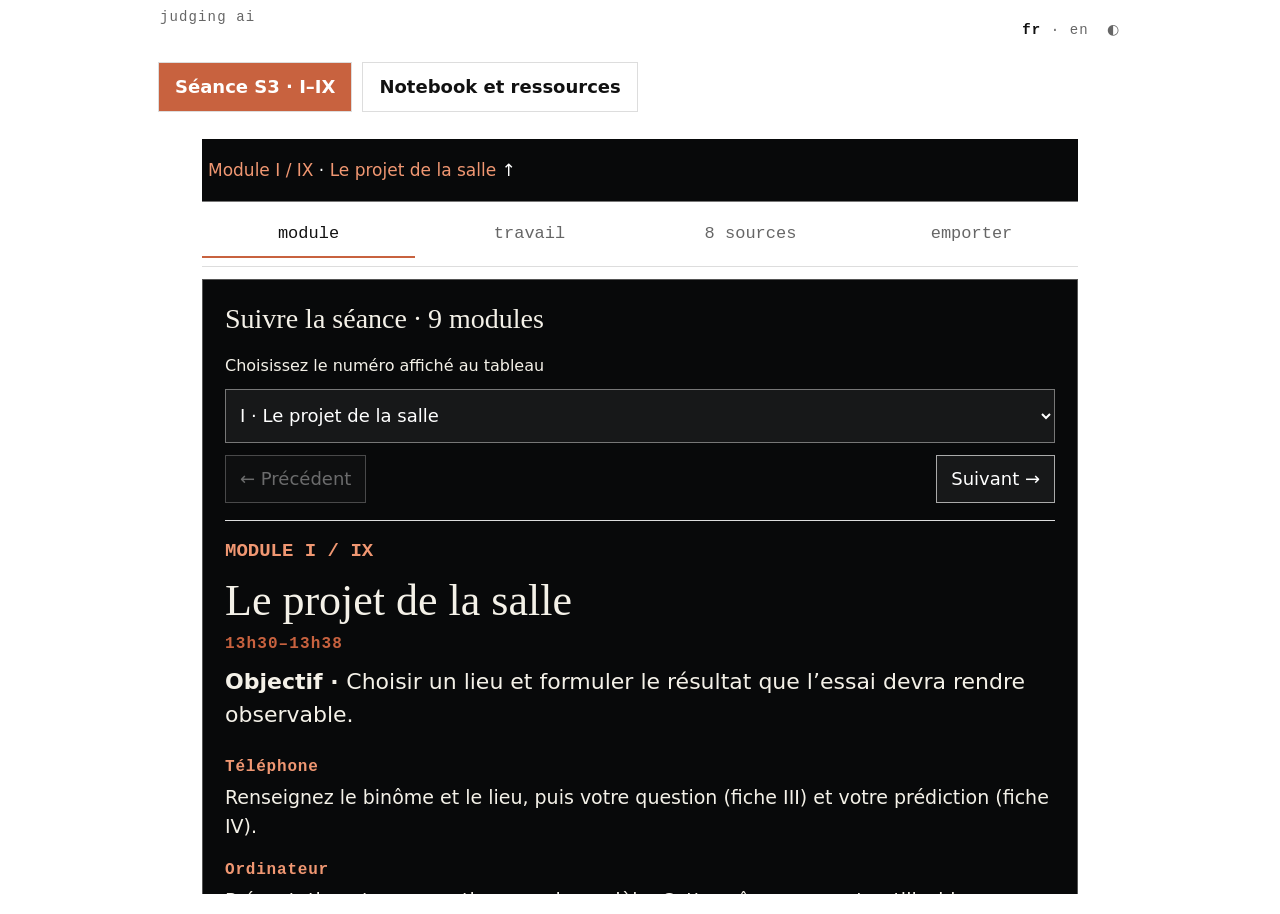
==== atelier/index.html @ 03ef0acb "Pin Colab and Binder launchers to verified repaired notebook" ====
<!doctype html>
<html lang="fr">
<head>
<meta charset="utf-8">
<meta name="viewport" content="width=device-width,initial-scale=1,viewport-fit=cover">
<meta name="apple-mobile-web-app-capable" content="yes">
<meta name="mobile-web-app-capable" content="yes">
<meta name="apple-mobile-web-app-title" content="Judging AI">
<link rel="manifest" href="../manifest.webmanifest">
<link rel="apple-touch-icon" href="../icon-180.png">
<link rel="icon" href="../icon-192.png">
<title>Judging AI · Atelier S3</title>
<style>
/* Judging AI · identité commune : les composants du mur, en sombre et en clair. */

:root{
  --fond:#ffffff; --encre:#111111; --encre2:#333333; --sourd:#666666; --trait:#dddddd;
  --orange:#c8623f; --sur-orange:#ffffff; --boite:#f4f3f0;
  --serif:Georgia,'Times New Roman',serif;
  --mono:'SF Mono',Menlo,ui-monospace,Consolas,monospace;
  --sans:-apple-system,system-ui,'Segoe UI',sans-serif;
  color-scheme:light;
}
@media (prefers-color-scheme:dark){
  :root:not([data-theme="light"]){--fond:#08090b;--encre:#e8e6e1;--encre2:#cfcac2;--sourd:#8b8f98;--trait:#23272e;--orange:#d97757;--sur-orange:#1a1409;--boite:#101216;color-scheme:dark}
}
:root[data-theme="dark"]{--fond:#08090b;--encre:#e8e6e1;--encre2:#cfcac2;--sourd:#8b8f98;--trait:#23272e;--orange:#d97757;--sur-orange:#1a1409;--boite:#101216;color-scheme:dark}

*{box-sizing:border-box}
html,body{margin:0;background:var(--fond);color:var(--encre);font:400 17px/1.5 var(--sans)}

/* l'en-tête d'une page : étiquette mono à gauche, boîte O·R·I·X à droite, filet orange */
.top{position:relative;height:2px;background:var(--orange);margin-top:2.6em}
.top .k{position:absolute;left:0;top:-2.0em;color:var(--sourd);font:500 15px/1 var(--mono);letter-spacing:.08em;padding:.5em 0}
.top .tag{position:absolute;right:0;top:-2.05em;background:var(--orange);color:var(--sur-orange);font:700 14px/1 var(--serif);letter-spacing:.28em;padding:.55em .8em .55em 1em;white-space:nowrap}

/* les voix */
.big{font:400 clamp(30px,8vw,56px)/1.15 var(--serif);margin:0}
.med{font:400 clamp(22px,5.4vw,34px)/1.3 var(--serif);margin:0}
.l{font:400 clamp(17px,4.2vw,22px)/1.45 var(--sans);margin:0;color:var(--encre)}
.q{font:italic 400 clamp(20px,5vw,30px)/1.3 var(--serif);margin:0}
.s{font:400 14px/1.4 var(--sans);color:var(--sourd);margin:0}
.m{font:400 14px/1.5 var(--mono);margin:0;padding:.35em .7em;border-left:2px solid var(--orange);background:var(--boite);white-space:pre-wrap;word-break:break-word}

/* une ligne : la lettre en mono orange, le texte */
.ln{display:grid;grid-template-columns:1.6em 1fr;gap:.7em;margin:0 0 .6em;word-break:break-word}
.ln .meta{color:var(--orange);font:500 14px/1.9 var(--mono)}
.ln .txt{font:400 clamp(17px,4.2vw,22px)/1.45 var(--sans)}
.ln .txt b{font-weight:700}

/* la lettre dans le texte */
.chip{display:inline-block;min-width:1.55em;text-align:center;font:600 .95em/1.5 var(--serif);border:2px solid var(--encre);border-radius:6px;padding:0 .3em;vertical-align:baseline}
.chip.x{border-color:var(--orange);color:var(--orange)}

hr.r{border:0;border-top:1px solid var(--trait);margin:.6em 0;width:100%}
.draw{width:min(46vw,220px);height:auto}
.help{color:var(--sourd);font:400 12px/1.5 var(--mono);opacity:.7}

.hd{max-width:1000px;margin:0 auto;padding:10px max(18px,env(safe-area-inset-right,0px)) 0 max(18px,env(safe-area-inset-left,0px));display:flex;gap:14px;align-items:center;font:500 14px/1 var(--mono);letter-spacing:.08em;color:var(--sourd)}
.hd .sp{flex:1}
.hd .lg b{color:var(--encre);font-weight:600}
.hd button,.hd a{background:none;border:0;color:var(--sourd);font:inherit;letter-spacing:inherit;min-height:40px;padding:0 2px;text-decoration:none}
main{max-width:1000px;margin:0 auto;padding:0 max(18px,env(safe-area-inset-right,0px)) 70px max(18px,env(safe-area-inset-left,0px));display:flex;flex-direction:column;gap:.9em}
.sec{display:flex;flex-direction:column;gap:.8em;padding-top:1.6em}
.intro{font:400 clamp(17px,4.2vw,20px)/1.5 var(--sans);color:var(--encre2);margin:0;max-width:74ch}
.mast{font:400 clamp(30px,8vw,54px)/1.1 var(--serif);margin:0;max-width:17ch}
.mastsub{font:500 13px/1.5 var(--mono);color:var(--sourd);margin:0;letter-spacing:.04em}
.act{display:inline-block;background:var(--orange);color:var(--sur-orange);text-decoration:none;font:700 16px/52px var(--serif);letter-spacing:.14em;padding:0 1.3em;align-self:flex-start;min-height:52px}
.act.open{background:var(--encre);color:var(--fond)}
.lnk{align-self:flex-start;color:var(--encre);font:500 17px/1.5 var(--sans);text-decoration:underline;text-decoration-color:var(--orange);text-decoration-thickness:2px;text-underline-offset:5px;padding:.4em 0}
.actions{display:flex;flex-wrap:wrap;align-items:center;gap:10px 20px}
.facts{display:grid;grid-template-columns:repeat(3,minmax(0,1fr));border-top:1px solid var(--trait);border-bottom:1px solid var(--trait)}
.facts div{padding:.8em .8em .8em 0}
.facts b{display:block;font:400 clamp(25px,6vw,36px)/1 var(--serif)}
.facts span{display:block;margin-top:.35em;font:500 11px/1.35 var(--mono);letter-spacing:.05em;color:var(--sourd)}
.preview{width:100%;height:min(72vh,860px);min-height:520px;border:0;border-top:2px solid var(--orange);background:#fff}
.notice{border-left:2px solid var(--orange);background:var(--boite);padding:.8em 1em;margin:0;font:400 14px/1.5 var(--sans);color:var(--encre2)}
@media(max-width:600px){.facts{grid-template-columns:1fr}.facts div{border-bottom:1px solid var(--trait)}.facts div:last-child{border-bottom:0}.preview{height:68vh;min-height:480px}}
[hidden]{display:none!important}.session-nav{display:flex;gap:10px;flex-wrap:wrap;padding:12px 0}.session-nav button{font:600 18px/1.3 var(--sans);min-height:50px;padding:10px 16px;background:var(--fond);color:var(--encre);border:1px solid var(--trait);cursor:pointer}.session-nav button[aria-pressed=true]{background:var(--orange);color:var(--sur-orange)}.session-frame{width:100%;height:calc(100dvh - 145px);min-height:420px;border:0;background:#08090a}#resource-select{width:100%;min-height:52px;font:500 19px/1.4 var(--sans);background:var(--fond);color:var(--encre);padding:10px;margin:10px 0}main:has(.session-frame){padding-bottom:12px}
</style>
</head>
<body>
<div class="hd"><a href="../">judging ai</a><span class="sp"></span><button id="lang" class="lg"><b>fr</b> · en</button><button id="theme">◐</button></div>
<main id="app"></main>
<script>
(function(){
"use strict";
var COLAB="https://colab.research.google.com/github/fsckjournal/judging-ai/blob/bc39875084c2f5fd8d891cdfc582a7f7940f3268/atelier/ESAR_Un_lieu_une_Skill_un_hook.ipynb";
var BINDER="https://mybinder.org/v2/gh/fsckjournal/judging-ai/bc39875084c2f5fd8d891cdfc582a7f7940f3268?urlpath=lab/tree/atelier/ESAR_Un_lieu_une_Skill_un_hook.ipynb";
var NOTEBOOK="ESAR_Un_lieu_une_Skill_un_hook.ipynb";
var T={
 fr:{label:"ESAR · S3 · atelier",title:"Un lieu. Une Skill. Un hook.",intro:"Construisez à deux une Skill et un hook, éprouvez-les sur six cas, puis emportez votre dossier.",run:"ouvrir l’atelier",runText:"Choisissez Colab avec un compte Google, ou Binder sans compte. Les deux ouvrent le même notebook avec Python 3 / CPU. Le parcours central ne demande ni clé API, ni GPU, ni modèle payant.",noAccount:"Sans compte Google : choisissez Binder, l’environnement Jupyter open source. La session est temporaire et utilise un service public : ne déposez rien de sensible et téléchargez vos deux ZIP avant de fermer. Le premier démarrage peut prendre quelques minutes.",previewLink:"si le service tarde : aller à l’aperçu",colab:"COLAB · COMPTE GOOGLE",binder:"BINDER · SANS COMPTE",download:"télécharger le notebook (.ipynb)",read:"lire l’aperçu",readText:"Aperçu enregistré : les cellules ont été exécutées localement sur des exemples fictifs. Cette page n’exécute rien.",full:"ouvrir l’aperçu dans une page",evidence:"ce qui a été éprouvé",cells:"cellules Python",cases:"cas de classe",minutes:"minutes de manipulation",limit:"Révision publiée : même notebook que le fichier étudiant réparé. Les 15 cellules, les imports et les exports ont été vérifiés dans un kernel Jupyter local isolé. L’exécution de cette révision dans Colab ou Binder hébergé reste à vérifier ; les anciens essais ne la valident pas.",take:"emporter un exemple",takeText:"Ce ZIP montre la forme d’un toolkit exporté. C’est un exemple explicite, pas un travail étudiant terminé.",zip:"télécharger l’exemple de toolkit (.zip)",validation:"voir le reçu de vérification",back:"← la page du cours",frame:"Aperçu enregistré de l’atelier S3"},
 en:{label:"ESAR · S3 · workshop",title:"One place. One Skill. One hook.",intro:"In pairs, build a Skill and a hook, test them against six cases, then take your work with you.",run:"open the workshop",runText:"Choose Colab with a Google account, or Binder without an account. Both open the same notebook with Python 3 / CPU. The core path needs no API key, GPU, or paid model.",noAccount:"Without a Google account: choose Binder, the open-source Jupyter environment. The session is temporary and uses a public service: do not upload sensitive material, and download both ZIP files before closing it. The first launch may take a few minutes.",previewLink:"if the service is slow: go to the preview",colab:"COLAB · GOOGLE ACCOUNT",binder:"BINDER · NO ACCOUNT",download:"download the notebook (.ipynb)",read:"read the preview",readText:"Recorded preview: the cells were run locally on fictional examples. This page does not execute anything. The notebook and preview remain in French.",full:"open the preview as a page",evidence:"what was exercised",cells:"Python cells",cases:"classroom cases",minutes:"minutes of hands-on work",limit:"Published revision: the same repaired notebook as the student file. All 15 cells, imports and exports were checked in an isolated local Jupyter kernel. Execution of this revision on hosted Colab or Binder remains unverified; earlier runs do not validate it.",take:"take an example",takeText:"This ZIP shows the shape of an exported toolkit. It is explicitly an example, not finished student work.",zip:"download the example toolkit (.zip)",validation:"view the verification receipt",back:"← course page",frame:"Recorded preview of the S3 workshop"}
};
var lang="fr";try{lang=localStorage.getItem("judging-ai-journal-lang")==="en"?"en":"fr";}catch(e){}
var theme="";try{theme=localStorage.getItem("judging-ai-journal-theme")||"";}catch(e){}
function applyTheme(){if(theme)document.documentElement.setAttribute("data-theme",theme);else document.documentElement.removeAttribute("data-theme");}
function h(tag,a,kids){var e=document.createElement(tag);if(a)for(var k in a){var v=a[k];if(k==="text")e.textContent=v;else if(v!=null&&v!==false)e.setAttribute(k,v);}(kids||[]).forEach(function(c){if(c!=null)e.appendChild(typeof c==="string"?document.createTextNode(c):c);});return e;}
function top(l){return h("div",{class:"top"},[h("span",{class:"k",text:l})]);}
function fact(n,label){return h("div",null,[h("b",{text:n}),h("span",{text:label})]);}
function render(){
 var t=T[lang],app=document.getElementById("app");app.innerHTML="";document.documentElement.lang=lang;
 var lb=document.getElementById("lang");lb.innerHTML=lang==="fr"?"<b>fr</b> · en":"fr · <b>en</b>";lb.setAttribute("aria-label",(lang==="fr"?"langue":"language")+" : "+lang);document.getElementById("theme").setAttribute("aria-label",lang==="fr"?"thème":"theme");
 app.appendChild(h("section",{class:"sec"},[h("p",{class:"mastsub",text:t.label}),h("h1",{class:"mast",text:t.title}),h("p",{class:"intro",text:t.intro})]));
 app.appendChild(h("section",{class:"sec"},[top(t.run),h("p",{class:"intro",text:t.runText}),h("div",{class:"actions"},[h("a",{class:"act",href:COLAB,target:"_blank",rel:"noopener",text:t.colab+" →"}),h("a",{class:"act open",href:BINDER,target:"_blank",rel:"noopener",text:t.binder+" →"}),h("a",{class:"lnk",href:NOTEBOOK,download:"",text:t.download})]),h("p",{class:"notice",text:t.noAccount}),h("a",{class:"lnk",href:"#preview",text:t.previewLink+" ↓"})]));
 app.appendChild(h("section",{class:"sec"},[top(t.evidence),h("div",{class:"facts"},[fact("15 / 15",t.cells),fact("6",t.cases),fact("45",t.minutes)]),h("p",{class:"notice",text:t.limit})]));
 var frame=h("iframe",{class:"preview",src:"apercu.html",title:t.frame,loading:"eager",referrerpolicy:"no-referrer"});
 app.appendChild(h("section",{class:"sec",id:"preview"},[top(t.read),h("p",{class:"intro",text:t.readText}),frame,h("a",{class:"lnk",href:"apercu.html",target:"_blank",rel:"noopener",text:t.full+" →"})]));
 app.appendChild(h("section",{class:"sec"},[top(t.take),h("p",{class:"intro",text:t.takeText}),h("a",{class:"lnk",href:"EXEMPLE_toolkit.zip",download:"",text:t.zip}),h("a",{class:"lnk",href:"VALIDATION.json",target:"_blank",rel:"noopener",text:t.validation+" →"}),h("a",{class:"lnk",href:"../",text:t.back})]));
 mountSession();
}

function mountSession(){
 var app=document.getElementById("app"),parts=Array.from(app.children);
 var nav=h("nav",{class:"session-nav","aria-label":"Vues de l’app"});
 var sessionButton=h("button",{type:"button",text:"Séance S3 · I–IX"});
 var resourceButton=h("button",{type:"button",text:"Notebook et ressources"});
 nav.appendChild(sessionButton);nav.appendChild(resourceButton);
 var session=h("section",{id:"session-pane"});
 var frame=h("iframe",{src:"../s3/?embedded=1",title:"Séance S3 · modules I à IX",class:"session-frame"});
 session.appendChild(frame);
 var resources=h("section",{id:"resource-pane",hidden:""});
 var select=h("select",{id:"resource-select","aria-label":"Choisir une rubrique"});
 resources.appendChild(select);
 parts.forEach(function(part,i){
   var title=part.querySelector(".k,.mast,h1"),label=title?title.textContent:"Informations";
   select.appendChild(h("option",{value:i,text:label}));
   resources.appendChild(part);part.hidden=i!==0;
 });
 select.onchange=function(){parts.forEach(function(part,i){part.hidden=i!==Number(select.value);});};
 app.appendChild(nav);app.appendChild(session);app.appendChild(resources);
 function choose(which){var on=which==="session";session.hidden=!on;resources.hidden=on;sessionButton.setAttribute("aria-pressed",String(on));resourceButton.setAttribute("aria-pressed",String(!on));window.scrollTo(0,0);}
 sessionButton.onclick=function(){choose("session");};
 resourceButton.onclick=function(){choose("resources");};
 window.onmessage=function(e){if(e.origin!==location.origin||e.source!==frame.contentWindow||!e.data||e.data.type!=="s3-notebook")return;choose("resources");select.value=String(parts.findIndex(function(p){return !!p.querySelector('a[href^="https://colab.research.google.com"]');}));select.onchange();};
 app.querySelectorAll('a[href="#preview"]').forEach(function(a){a.onclick=function(e){e.preventDefault();select.value=String(parts.findIndex(function(p){return p.id==="preview";}));select.onchange();};});
 choose(location.hash==="#notebook"?"resources":"session");
 if(location.hash==="#notebook"){select.value=String(parts.findIndex(function(p){return !!p.querySelector('a[href^="https://colab.research.google.com"]');}));select.onchange();}
}

applyTheme();render();
document.getElementById("lang").onclick=function(){lang=lang==="fr"?"en":"fr";try{localStorage.setItem("judging-ai-journal-lang",lang);}catch(e){}render();};
document.getElementById("theme").onclick=function(){var dark=theme?theme==="dark":matchMedia("(prefers-color-scheme: dark)").matches;theme=dark?"light":"dark";applyTheme();try{localStorage.setItem("judging-ai-journal-theme",theme);}catch(e){}};
if("serviceWorker" in navigator&&location.protocol.indexOf("http")===0)navigator.serviceWorker.register("../sw.js").catch(function(){});
})();
</script>
</body>
</html>
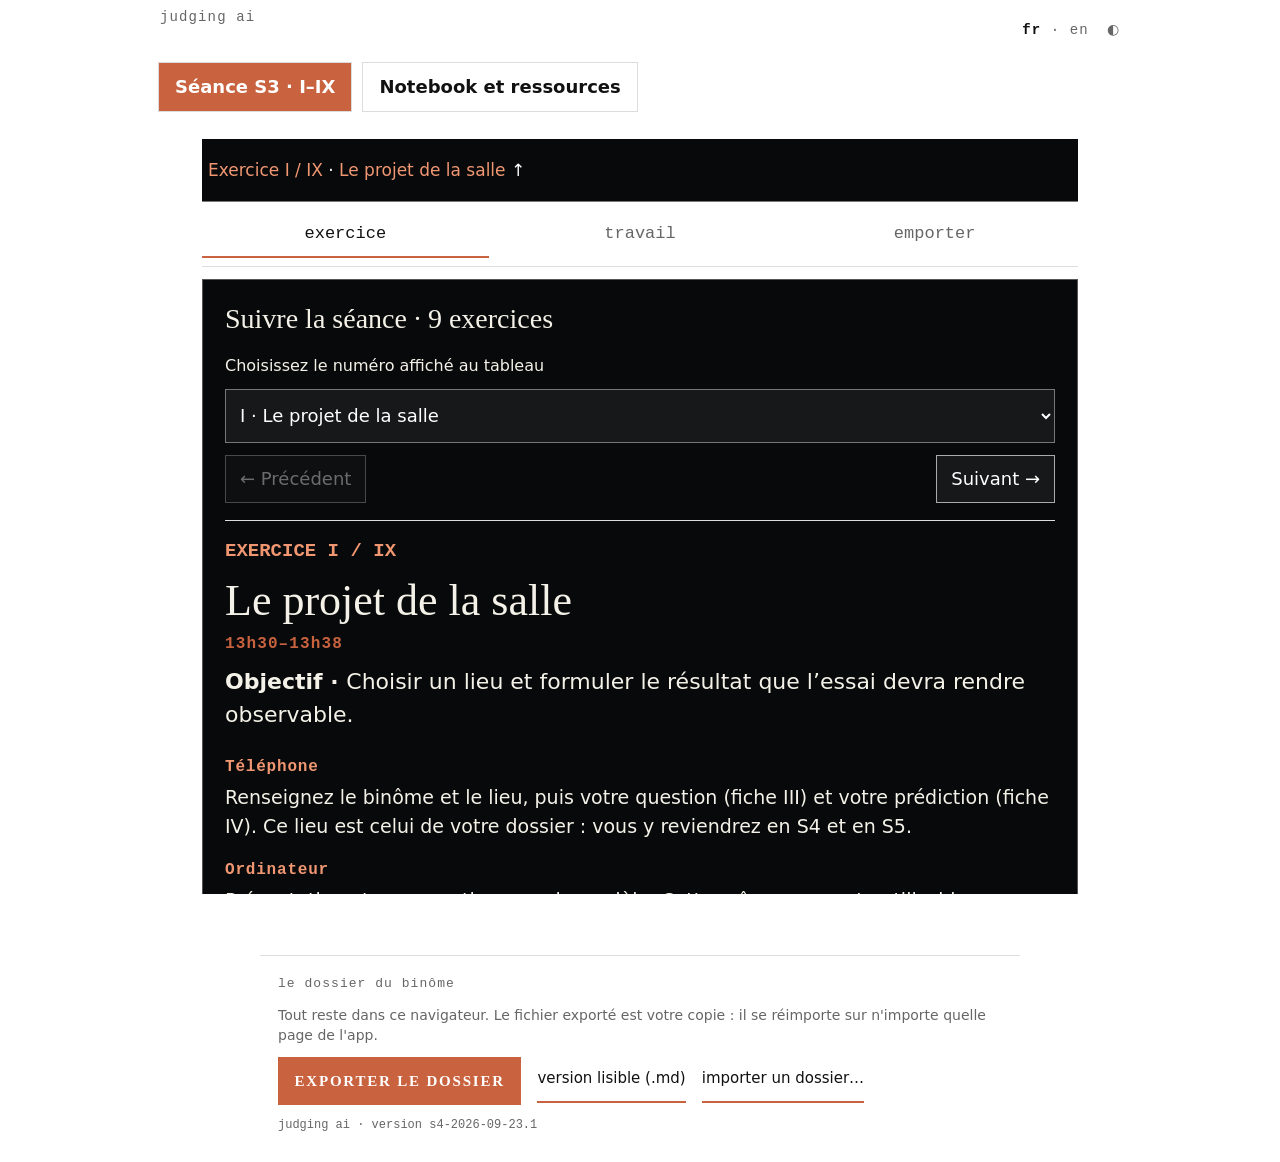
==== commit 42bb9438: "Dossier commun : export et import juger-ia-dossier/1, version en pied de page commun.js : le dossier" ====
--- a/atelier/index.html
+++ b/atelier/index.html
@@ -82,6 +82,7 @@
 <body>
 <div class="hd"><a href="../">judging ai</a><span class="sp"></span><button id="lang" class="lg"><b>fr</b> · en</button><button id="theme">◐</button></div>
 <main id="app"></main>
+<script src="../commun.js"></script>
 <script>
 (function(){
 "use strict";
@@ -143,6 +144,7 @@
 document.getElementById("theme").onclick=function(){var dark=theme?theme==="dark":matchMedia("(prefers-color-scheme: dark)").matches;theme=dark?"light":"dark";applyTheme();try{localStorage.setItem("judging-ai-journal-theme",theme);}catch(e){}};
 if("serviceWorker" in navigator&&location.protocol.indexOf("http")===0)navigator.serviceWorker.register("../sw.js").catch(function(){});
 })();
+JA.pied();
 </script>
 </body>
 </html>
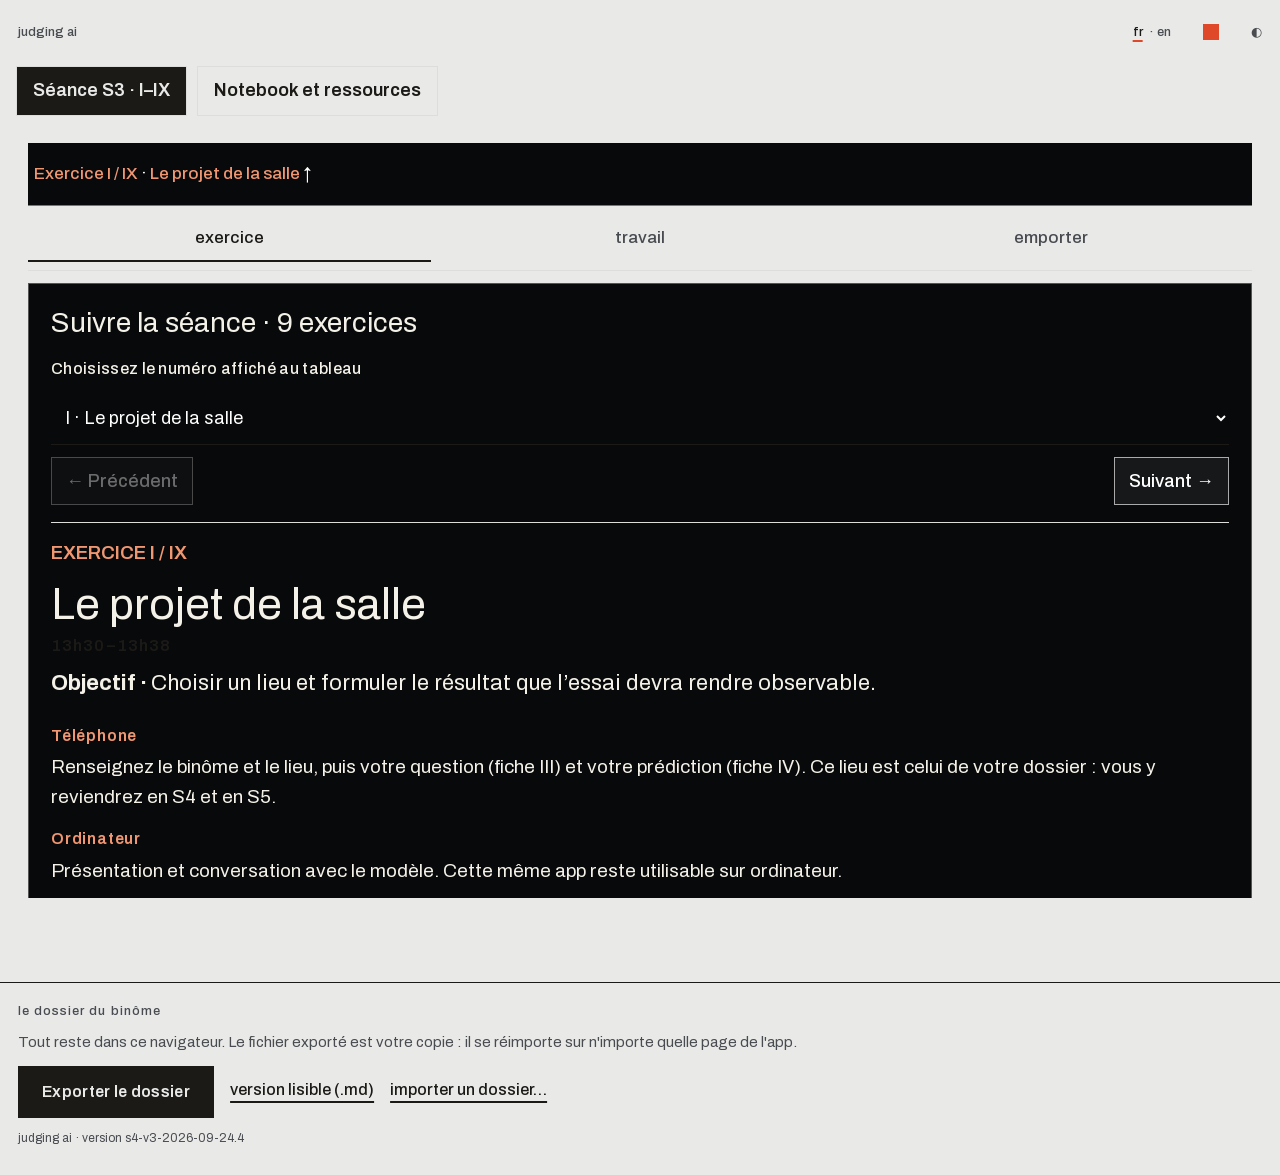
==== commit cbf9bbeb: "V3 on the five older pages (lire, journal, s3, entrainement, atelier): ds.css linked, their serif/mo" ====
--- a/atelier/index.html
+++ b/atelier/index.html
@@ -78,6 +78,7 @@
 @media(max-width:600px){.facts{grid-template-columns:1fr}.facts div{border-bottom:1px solid var(--trait)}.facts div:last-child{border-bottom:0}.preview{height:68vh;min-height:480px}}
 [hidden]{display:none!important}.session-nav{display:flex;gap:10px;flex-wrap:wrap;padding:12px 0}.session-nav button{font:600 18px/1.3 var(--sans);min-height:50px;padding:10px 16px;background:var(--fond);color:var(--encre);border:1px solid var(--trait);cursor:pointer}.session-nav button[aria-pressed=true]{background:var(--orange);color:var(--sur-orange)}.session-frame{width:100%;height:calc(100dvh - 145px);min-height:420px;border:0;background:#08090a}#resource-select{width:100%;min-height:52px;font:500 19px/1.4 var(--sans);background:var(--fond);color:var(--encre);padding:10px;margin:10px 0}main:has(.session-frame){padding-bottom:12px}
 </style>
+<link rel="stylesheet" href="../ds.css">
 </head>
 <body>
 <div class="hd"><a href="../">judging ai</a><span class="sp"></span><button id="lang" class="lg"><b>fr</b> · en</button><button id="theme">◐</button></div>
--- a/ds.css
+++ b/ds.css
@@ -0,0 +1,414 @@
+/* ==========================================================================
+   Juger l'IA · design system · ds.css · v3 · 2026-09-23 · home and skill/ recomposed
+   « Qui parle, et comment le texte nous est parvenu. »
+   A Mondrian composition woven like a Kandinsky rug: full blocks of solid
+   colour that touch or sit apart on a hairline of ground; small geometric
+   marks (point, ring, arc, short line) that answer each other; the dashed
+   line as the only ornament, meaning « not seen directly ».
+
+   Load AFTER each page's inline <style>:
+     <link rel="stylesheet" href="ds.css">      (home)
+     <link rel="stylesheet" href="../ds.css">   (every other page)
+   Declares the tokens (light, dark), re-points the old names (--fond,
+   --encre, --orange, --boite ...), restyles the existing classes. Touches no
+   layout property the tests measure. Fonts: IBM Plex, 5 woff2, 96 KB, in
+   fonts/, listed in sw.js.
+   ========================================================================== */
+
+/* ---------- 0 · fonts ------------------------------------------------------ */
+@font-face{font-family:"IBM Plex Sans";font-style:normal;font-weight:400;font-display:swap;src:url("fonts/ibm-plex-sans-latin-400-normal.woff2") format("woff2")}
+@font-face{font-family:"IBM Plex Sans";font-style:normal;font-weight:500;font-display:swap;src:url("fonts/ibm-plex-sans-latin-500-normal.woff2") format("woff2")}
+@font-face{font-family:"IBM Plex Sans";font-style:normal;font-weight:600;font-display:swap;src:url("fonts/ibm-plex-sans-latin-600-normal.woff2") format("woff2")}
+@font-face{font-family:"IBM Plex Serif";font-style:normal;font-weight:400;font-display:swap;src:url("fonts/ibm-plex-serif-latin-400-normal.woff2") format("woff2")}
+@font-face{font-family:"IBM Plex Mono";font-style:normal;font-weight:400;font-display:swap;src:url("fonts/ibm-plex-mono-latin-400-normal.woff2") format("woff2")}
+@font-face{font-family:"IBM Plex Mono";font-style:normal;font-weight:500;font-display:swap;src:url("fonts/ibm-plex-mono-latin-500-normal.woff2") format("woff2")}
+
+/* ---------- 1 · tokens ----------------------------------------------------- */
+/* Three voices: sans = the course and the pair; serif = the documents;
+   mono = the machine and the files.
+   Three colours, the dyes of a kilim: indigo, madder (garance), weld (ocre).
+   Plus an off-white ground and a dark brown for text and dark blocks.
+   What each colour STATES, always as a surface:
+     encre (brown) block .. decided: a ticked box, a chosen option, a score square
+     indigo block ......... where you are: current tab, step, claim, passage, language
+     garance block ........ the one action on the screen
+     ocre block ........... an objection: too long, not saved, X, a removed line
+     gris surface ......... to be filled: a field, an unticked box, a card        */
+:root{
+  --f-sans:"IBM Plex Sans",-apple-system,system-ui,"Segoe UI",sans-serif;
+  --f-serif:"IBM Plex Serif",Georgia,"Times New Roman",serif;
+  --f-mono:"IBM Plex Mono","SF Mono",Menlo,ui-monospace,Consolas,monospace;
+
+  --t-titre:clamp(32px,6vw,56px);   /* large, bold */
+  --t-grand:clamp(24px,3.8vw,34px);
+  --t-inter:21px;
+  --t-texte:17px;
+  --t-passage:17.5px;
+  --t-petit:15px;
+  --t-etiq:13px;                    /* floor for sunlight */
+
+  --e-1:4px; --e-2:8px; --e-3:12px; --e-4:16px; --e-5:24px; --e-6:32px; --e-7:48px; --e-8:64px;
+  --gouttiere:max(16px,env(safe-area-inset-left,0px));
+  --cible:44px;
+  --filet:2px;                      /* the hairline of ground between two blocks */
+
+  --fond:#F2F3F4;      /* paper, cold */
+  --gris:#E1E3E6;      /* light grey surface: fields, cards, unticked */
+  --encre:#1B1E23;     /* graphite: text and dark blocks */
+  --encre-2:#51565E;   /* quiet text */
+  --plein:#1B1E23;     /* the decided block */
+  --sur-plein:#F2F3F4;
+  --indigo:#233F72;    --sur-indigo:#F2F3F4;   /* 9.0:1 */
+  --garance:#A5401D;   --sur-garance:#F2F3F4;  /* 5.5:1 */
+  --garance-fort:#86331A;
+  --ocre:#A5401D;      --sur-ocre:#F2F3F4;     /* 5.8:1 */
+  --voile:rgba(27,30,35,.62);
+  --trame:url("data:image/svg+xml,%3Csvg%20xmlns%3D%22http%3A//www.w3.org/2000/svg%22%20width%3D%224%22%20height%3D%224%22%3E%3Cpath%20d%3D%22M0%20.5H4M.5%200V4%22%20stroke%3D%22%232B231D%22%20stroke-opacity%3D%22.04%22%20stroke-width%3D%221%22/%3E%3C/svg%3E");
+  --tapis:url("data:image/svg+xml,%3Csvg%20xmlns%3D%22http%3A//www.w3.org/2000/svg%22%20width%3D%2264%22%20height%3D%2216%22%3E%3Ccircle%20cx%3D%226%22%20cy%3D%228%22%20r%3D%222.5%22%20fill%3D%22%23233F72%22/%3E%3Cpath%20d%3D%22M15%208H27%22%20stroke%3D%22%23A5401D%22%20stroke-width%3D%222.5%22/%3E%3Ccircle%20cx%3D%2237%22%20cy%3D%228%22%20r%3D%223.6%22%20fill%3D%22none%22%20stroke%3D%22%23CC9433%22%20stroke-width%3D%222%22/%3E%3Cpath%20d%3D%22M48%2011a5%205%200%200%201%2010%200%22%20fill%3D%22none%22%20stroke%3D%22%232B231D%22%20stroke-width%3D%222%22/%3E%3C/svg%3E");
+  color-scheme:light;
+}
+@media (prefers-color-scheme:dark){
+  :root:not([data-theme="light"]){
+    --fond:#121417; --gris:#22252A; --encre:#ECEEF0; --encre-2:#B2B7BE;
+    --plein:#ECEEF0; --sur-plein:#121417;
+    --indigo:#4168AA; --sur-indigo:#F2F3F4;
+    --garance:#D4764A; --sur-garance:#121417; --garance-fort:#E38E64;
+    --ocre:#D4764A; --sur-ocre:#121417; --voile:rgba(0,0,0,.72);
+    --trame:url("data:image/svg+xml,%3Csvg%20xmlns%3D%22http%3A//www.w3.org/2000/svg%22%20width%3D%224%22%20height%3D%224%22%3E%3Cpath%20d%3D%22M0%20.5H4M.5%200V4%22%20stroke%3D%22%23EDE5D6%22%20stroke-opacity%3D%22.035%22%20stroke-width%3D%221%22/%3E%3C/svg%3E"); --tapis:url("data:image/svg+xml,%3Csvg%20xmlns%3D%22http%3A//www.w3.org/2000/svg%22%20width%3D%2264%22%20height%3D%2216%22%3E%3Ccircle%20cx%3D%226%22%20cy%3D%228%22%20r%3D%222.5%22%20fill%3D%22%234168AA%22/%3E%3Cpath%20d%3D%22M15%208H27%22%20stroke%3D%22%23D4764A%22%20stroke-width%3D%222.5%22/%3E%3Ccircle%20cx%3D%2237%22%20cy%3D%228%22%20r%3D%223.6%22%20fill%3D%22none%22%20stroke%3D%22%23D6A24A%22%20stroke-width%3D%222%22/%3E%3Cpath%20d%3D%22M48%2011a5%205%200%200%201%2010%200%22%20fill%3D%22none%22%20stroke%3D%22%23EDE5D6%22%20stroke-width%3D%222%22/%3E%3C/svg%3E");
+    color-scheme:dark}
+}
+:root[data-theme="dark"]{
+  --fond:#121417; --gris:#22252A; --encre:#ECEEF0; --encre-2:#B2B7BE;
+  --plein:#ECEEF0; --sur-plein:#121417;
+  --indigo:#4168AA; --sur-indigo:#F2F3F4;
+  --garance:#D4764A; --sur-garance:#121417; --garance-fort:#E38E64;
+  --ocre:#D4764A; --sur-ocre:#121417; --voile:rgba(0,0,0,.72);
+  --trame:url("data:image/svg+xml,%3Csvg%20xmlns%3D%22http%3A//www.w3.org/2000/svg%22%20width%3D%224%22%20height%3D%224%22%3E%3Cpath%20d%3D%22M0%20.5H4M.5%200V4%22%20stroke%3D%22%23EDE5D6%22%20stroke-opacity%3D%22.035%22%20stroke-width%3D%221%22/%3E%3C/svg%3E"); --tapis:url("data:image/svg+xml,%3Csvg%20xmlns%3D%22http%3A//www.w3.org/2000/svg%22%20width%3D%2264%22%20height%3D%2216%22%3E%3Ccircle%20cx%3D%226%22%20cy%3D%228%22%20r%3D%222.5%22%20fill%3D%22%234168AA%22/%3E%3Cpath%20d%3D%22M15%208H27%22%20stroke%3D%22%23D4764A%22%20stroke-width%3D%222.5%22/%3E%3Ccircle%20cx%3D%2237%22%20cy%3D%228%22%20r%3D%223.6%22%20fill%3D%22none%22%20stroke%3D%22%23D6A24A%22%20stroke-width%3D%222%22/%3E%3Cpath%20d%3D%22M48%2011a5%205%200%200%201%2010%200%22%20fill%3D%22none%22%20stroke%3D%22%23EDE5D6%22%20stroke-width%3D%222%22/%3E%3C/svg%3E");
+  color-scheme:dark}
+
+/* old names → new tokens (:not(#ds) outranks the pages' own dark blocks) */
+:root:not(#ds){
+  --boite:var(--gris); --encre2:var(--encre-2); --sourd:var(--encre-2); --trait:var(--gris);
+  --orange:var(--garance); --sur-orange:var(--sur-garance); --plus:var(--indigo);
+  --serif:var(--f-serif); --mono:var(--f-mono); --sans:var(--f-sans);
+}
+
+/* ---------- 2 · base -------------------------------------------------------- */
+*,*::before,*::after{box-sizing:border-box}
+html,body{background-color:var(--fond);color:var(--encre);font:400 var(--t-texte)/1.5 var(--f-sans);-webkit-text-size-adjust:100%}
+body{background-image:none}
+::selection{background:var(--indigo);color:var(--sur-indigo)}
+:focus-visible{outline:3px solid var(--indigo);outline-offset:2px}
+a{color:var(--encre)}
+em,i,cite{font-style:normal}
+
+.hd{font:500 var(--t-etiq)/1 var(--f-mono);letter-spacing:.02em;color:var(--encre-2);gap:var(--e-4)}
+.hd a,.hd button{color:var(--encre-2);min-height:var(--cible)}
+.hd a:hover,.hd button:hover{color:var(--encre)}
+.hd .lg b{background:var(--indigo);color:var(--sur-indigo);font-weight:500;padding:4px 6px}
+
+
+/* ==========================================================================
+   v3 · the page is the composition. Used by index.html and skill/index.html,
+   which were rewritten for it. The other pages keep their own styles for now.
+   ========================================================================== */
+:root{--g:max(16px,env(safe-area-inset-left,0px));--large:1280px;--geant:clamp(36px,5.6vw,80px);--tres:clamp(26px,3.2vw,42px)}
+body{margin:0}
+button,input,textarea,select{font:inherit;color:inherit;-webkit-tap-highlight-color:transparent}
+[hidden]{display:none!important}
+.vis-cache{position:absolute!important;width:1px;height:1px;overflow:hidden;clip:rect(0 0 0 0);white-space:nowrap}
+
+/* header: tiny */
+.hd{max-width:var(--large);margin:0 auto;padding:10px var(--g) 0;display:flex;align-items:center;gap:var(--e-4);font:500 var(--t-etiq)/1 var(--f-mono);color:var(--encre-2)}
+.hd .sp{flex:1}
+.hd a,.hd button{background:none;border:0;color:var(--encre-2);text-decoration:none;min-height:var(--cible);display:inline-flex;align-items:center;padding:0 2px;cursor:pointer}
+.hd .lg b{background:var(--indigo);color:var(--sur-indigo);font-weight:500;padding:4px 6px}
+.save{font:500 12px/1 var(--f-mono)}
+.save:not(:empty){color:var(--encre-2)}
+.save.err{color:var(--encre);text-decoration:underline;text-decoration-color:var(--ocre);text-decoration-thickness:3px;text-underline-offset:5px}
+
+main{max-width:var(--large);margin:0 auto;padding:0 var(--g) var(--e-8)}
+
+/* type: huge for what matters, small for the rest */
+.geant{font:500 var(--geant)/1 var(--f-sans);letter-spacing:-.025em;margin:0;color:var(--encre)}
+.tres{font:500 var(--tres)/1.08 var(--f-sans);letter-spacing:-.015em;margin:0}
+.moyen{font:500 clamp(18px,1.8vw,24px)/1.25 var(--f-sans);margin:0}
+.calme{font:400 clamp(16px,1.5vw,19px)/1.5 var(--f-sans);color:var(--encre-2);margin:0;max-width:62ch}
+.etiq{font:500 var(--t-etiq)/1.35 var(--f-mono);color:var(--encre-2);margin:0;letter-spacing:.02em}
+.m{font:400 15px/1.55 var(--f-mono);white-space:pre-wrap;word-break:break-word;margin:0}
+
+/* blocks: each colour states something */
+.bloc{display:block;position:relative;padding:var(--e-5);min-width:0;color:var(--encre);text-decoration:none}
+.bloc.gris{background:var(--gris)}
+.bloc.plein{background:var(--plein);color:var(--sur-plein)}
+.bloc.indigo{background:var(--indigo);color:var(--sur-indigo)}
+.bloc.garance{background:var(--garance);color:var(--sur-garance)}
+.bloc.ocre{background:var(--ocre);color:var(--sur-ocre)}
+.bloc.pas-vu{background:transparent;outline:2px dashed var(--encre);outline-offset:-2px}
+.bloc :is(.etiq,.calme){color:inherit}
+.bloc.plein .etiq,.bloc.indigo .etiq,.bloc.garance .etiq{opacity:.85}
+.pile{display:grid;gap:var(--filet)}
+
+/* marks: point, ring, arc, short line */
+.mk{display:none;vertical-align:middle;flex:0 0 auto}
+.mk.point{width:10px;height:10px;border-radius:50%;background:currentColor}
+.mk.anneau{width:14px;height:14px;border-radius:50%;border:2.5px solid currentColor}
+.mk.arc{width:18px;height:9px;border:2.5px solid currentColor;border-bottom:0;border-radius:9px 9px 0 0}
+.mk.trait{width:18px;height:0;border-top:3px solid currentColor}
+.bloc>.mk{position:absolute;right:var(--e-5);top:var(--e-5)}
+.bloc:has(>.mk){padding-right:56px}
+
+/* buttons: the action is a garance block; everything else is text */
+.act{display:inline-flex;align-items:center;justify-content:center;gap:var(--e-2);background:var(--garance);color:var(--sur-garance);border:0;border-radius:0;
+  font:500 clamp(16px,1.3vw,18px)/1.2 var(--f-sans);padding:0 var(--e-6);min-height:56px;text-decoration:none;cursor:pointer}
+.act:hover{background:var(--garance-fort)}
+.act:disabled{background:var(--gris);color:var(--encre-2);cursor:not-allowed}
+.txt{display:inline-flex;align-items:center;background:none;border:0;padding:var(--e-2) 0;min-height:var(--cible);color:inherit;
+  font:500 16px/1.35 var(--f-sans);text-decoration:underline;text-decoration-thickness:1.5px;text-underline-offset:6px;cursor:pointer}
+.txt:hover{text-decoration-thickness:3px}
+.txt.calme{color:var(--encre-2)}
+.rang{display:flex;flex-wrap:wrap;gap:var(--e-2) var(--e-5);align-items:center}
+
+/* fields: a grey surface with a line underneath */
+label,.lab{display:block;font:500 var(--t-etiq)/1.35 var(--f-mono);color:var(--encre-2);margin:var(--e-5) 0 var(--e-2);letter-spacing:.02em}
+input[type=text],input[type=date],input[type=number],textarea,select{width:100%;background:var(--gris);color:var(--encre);border:0;border-bottom:2px solid var(--encre);border-radius:0;
+  padding:11px var(--e-3) 9px;font:400 var(--t-texte)/1.45 var(--f-sans);min-height:var(--cible)}
+textarea{min-height:120px;resize:vertical}
+input:focus,textarea:focus,select:focus{outline:0;border-bottom-color:var(--indigo);box-shadow:inset 0 -2px 0 var(--indigo)}
+textarea.mono{font:400 15px/1.55 var(--f-mono)}
+textarea.grande{font:500 clamp(22px,2.6vw,34px)/1.2 var(--f-sans);letter-spacing:-.02em;min-height:0;background:transparent;padding:var(--e-2) 0}
+input.grande{font:500 clamp(24px,3vw,40px)/1.15 var(--f-sans);letter-spacing:-.02em;background:transparent;padding:var(--e-1) 0}
+.bloc input,.bloc textarea,.bloc select{background:var(--fond)}
+.compteur{font:500 var(--t-etiq)/1.4 var(--f-mono);color:var(--encre-2);font-variant-numeric:tabular-nums;margin:var(--e-2) 0 0}
+.compteur.trop{color:var(--encre);text-decoration:underline;text-decoration-color:var(--ocre);text-decoration-thickness:3px;text-underline-offset:5px}
+.aide{font:400 14px/1.45 var(--f-sans);color:var(--encre-2);margin:var(--e-2) 0 0}
+
+/* choices */
+.seg{display:flex;flex-wrap:wrap;gap:var(--filet)}
+.opt{background:var(--gris);color:var(--encre);border:0;border-radius:0;font:500 15px/1.25 var(--f-sans);padding:var(--e-3) var(--e-4);min-height:var(--cible);cursor:pointer}
+.bloc .opt{background:var(--fond)}
+.opt[aria-pressed=true]{background:var(--plein);color:var(--sur-plein);font-weight:600}
+
+/* the step strip: the sequence, each step showing its state */
+.etapes{position:sticky;top:0;z-index:5;background-color:var(--fond);margin:var(--e-4) calc(-1*var(--g)) 0;padding:var(--e-2) var(--g);
+  display:flex;gap:var(--filet);overflow-x:auto;scrollbar-width:none}
+.etapes::-webkit-scrollbar{display:none}
+.etapes a{flex:0 0 auto;display:flex;align-items:center;gap:var(--e-2);min-height:48px;padding:0 var(--e-4);background:var(--gris);color:var(--encre);text-decoration:none;font:500 14px/1.1 var(--f-sans)}
+.etapes a .l{font:500 18px/1 var(--f-sans)}
+.etapes a.pas-vu{background:transparent;outline:2px dashed var(--encre);outline-offset:-2px}
+.etapes a.note{background:var(--plein);color:var(--sur-plein)}
+.etapes a[aria-current=true]{background:var(--indigo);color:var(--sur-indigo);outline:0}
+.etapes .sep{flex:0 0 var(--e-5)}
+.etapes a.discret{font-weight:500;font-size:13px;min-height:52px}
+.etapes a.discret .l{font-size:16px}
+
+/* a screen */
+.ecran{padding-top:clamp(32px,5vw,72px);display:grid;gap:var(--e-6)}
+.ecran-tete{display:grid;gap:var(--e-3)}
+.suite{display:flex;flex-wrap:wrap;gap:var(--e-4) var(--e-6);align-items:center;margin-top:var(--e-5)}
+
+/* the condition screens */
+.cond-tete{display:grid;grid-template-columns:auto minmax(0,1fr);gap:0 var(--e-5);align-items:end}
+.lettre-geante{font:400 clamp(72px,9vw,128px)/.82 var(--f-sans);letter-spacing:-.04em}
+.question-lue{font:500 clamp(20px,2.2vw,30px)/1.25 var(--f-sans);letter-spacing:-.015em;margin:0}
+.fiche{display:grid;grid-template-columns:repeat(2,minmax(0,1fr));gap:var(--filet)}
+.fiche>div{background:var(--gris);padding:var(--e-2) var(--e-3) var(--e-3);min-width:0}
+.fiche>div:last-child:nth-child(odd){grid-column:1/-1}
+.fiche label{margin:0 0 var(--e-1);font-size:12px}
+.fiche input,.fiche select{background:transparent;padding:var(--e-1) 0;min-height:34px;font-size:16px}
+.fiche .opt{background:var(--fond);padding:var(--e-1) var(--e-3);min-height:36px;font-size:14px}
+.fiche .opt[aria-pressed=true]{background:var(--plein)}
+@media (min-width:900px){.fiche{grid-template-columns:repeat(4,minmax(0,1fr))}.fiche>div:last-child:nth-child(odd){grid-column:auto}}
+.reponse-bloc{font:400 clamp(16px,1.5vw,20px)/1.55 var(--f-mono);white-space:pre-wrap;word-break:break-word}
+.cases{display:grid;gap:var(--filet)}
+.cases label{display:grid;grid-template-columns:34px 1fr;gap:var(--e-2);align-items:start;margin:0;padding:var(--e-3) var(--e-4);background:var(--gris);color:var(--encre);
+  font:400 clamp(16px,1.4vw,19px)/1.4 var(--f-sans);letter-spacing:0;cursor:pointer}
+.cases label:has(input:checked){background:var(--plein);color:var(--sur-plein)}
+.cases input{-webkit-appearance:none;appearance:none;width:22px;height:22px;margin:1px 0 0;border:0;border-radius:0;background:transparent;box-shadow:inset 0 0 0 2px currentColor;color:inherit;cursor:pointer}
+.cases input:checked{background:currentColor}
+.note-ligne{display:flex;flex-wrap:wrap;gap:var(--e-4) var(--e-6);align-items:end}
+.score-ligne{display:flex;flex-direction:column;align-items:flex-start;gap:var(--e-3)}
+.score{font:400 clamp(40px,4.8vw,68px)/.95 var(--f-sans);letter-spacing:-.02em;font-variant-numeric:tabular-nums;margin:0}
+.jauge{display:grid;grid-template-columns:repeat(6,1fr);gap:var(--filet);width:100%;max-width:200px}
+.jauge i{display:block;height:6px;background:currentColor;opacity:.22}
+.jauge i.on{opacity:1}
+details.repli>summary{list-style:none;cursor:pointer;font:500 var(--t-etiq)/1 var(--f-mono);padding:var(--e-3) 0;min-height:var(--cible);display:flex;align-items:center;gap:var(--e-2);text-decoration:underline;text-underline-offset:5px}
+details.repli>summary::-webkit-details-marker{display:none}
+details.repli>summary:before{content:"+";width:1em}
+details.repli[open]>summary:before{content:"−"}
+.num{display:grid;grid-template-columns:repeat(2,minmax(0,1fr));gap:0 var(--e-4)}
+@media (min-width:900px){.num{grid-template-columns:repeat(4,minmax(0,1fr))}}
+.deux{display:grid;grid-template-columns:1fr;gap:0 var(--e-5)}
+@media (min-width:760px){.deux{grid-template-columns:1fr 1fr}}
+.alerte{background:none;color:var(--encre);border-left:4px solid var(--ocre);padding:var(--e-1) 0 var(--e-1) var(--e-4);font:400 var(--t-petit)/1.5 var(--f-sans);margin:0}
+.alerte a{color:inherit}
+
+/* the three, side by side */
+.quatre{display:grid;grid-template-columns:1fr;gap:var(--filet)}
+@media (min-width:900px){.quatre{grid-template-columns:repeat(3,minmax(0,1fr));align-items:stretch}.quatre:has(>[data-c=B]){grid-template-columns:repeat(3,minmax(0,1fr)) minmax(0,.5fr)}}
+.quatre>div{padding:var(--e-5);background:var(--gris);display:flex;flex-direction:column;gap:var(--e-4);min-width:0;cursor:pointer;min-height:clamp(240px,26vw,360px)}
+.quatre>div:focus-visible{outline:3px solid var(--indigo);outline-offset:2px}
+.quatre>div[data-c=B]{padding:var(--e-4);font-size:14px}
+.quatre>div[data-c=B] .score{font-size:clamp(28px,3vw,40px)}
+.quatre>div[data-c=B] .grand-l{font-size:clamp(32px,3.4vw,48px)}
+.quatre>div.pas-vu{background:transparent;outline:2px dashed var(--encre);outline-offset:-2px}
+.quatre>div.signe{background:var(--plein);color:var(--sur-plein)}
+.quatre .grand-l{font:400 clamp(44px,4.8vw,68px)/.9 var(--f-sans);letter-spacing:-.03em}
+.quatre .m{font-size:14px;margin-top:auto;display:-webkit-box;-webkit-line-clamp:5;-webkit-box-orient:vertical;overflow:hidden}
+.quatre .vide{color:var(--encre-2);margin:0}
+.quatre>div.signe .etiq,.quatre>div.signe .vide{color:inherit}
+#signer .opt{min-height:56px;font-size:17px;padding:0 var(--e-5)}
+
+/* editor */
+.editeur{display:grid;gap:0}
+.fige{display:grid;gap:var(--e-3);margin-top:var(--e-6)}
+.versions{display:grid;gap:var(--filet)}
+.version{display:grid;grid-template-columns:auto minmax(0,1fr);gap:var(--e-2) var(--e-5);align-items:start}
+.version .vn{font:400 clamp(32px,3.4vw,48px)/.95 var(--f-sans);letter-spacing:-.03em}
+.version details>summary{cursor:pointer}
+.diff{display:grid;grid-template-columns:repeat(2,minmax(0,1fr));gap:0 var(--filet);font:400 13.5px/1.55 var(--f-mono)}
+.diff .en{background:var(--plein);color:var(--sur-plein);padding:var(--e-2)}
+.diff div.c{padding:1px var(--e-2);white-space:pre-wrap;word-break:break-word;min-height:1.5em}
+.diff .moins{background:var(--ocre);color:var(--sur-ocre)}.diff .moins:before{content:"− "}
+.diff .plus{background:var(--indigo);color:var(--sur-indigo)}.diff .plus:before{content:"+ "}
+.diff .vide{background:var(--gris)}
+.diff .saut{color:var(--encre-2);border-top:1px dashed var(--encre-2);border-bottom:1px dashed var(--encre-2)}
+.aides{display:grid;grid-template-columns:1fr;gap:var(--filet)}
+@media (min-width:900px){.aides{grid-template-columns:repeat(3,1fr)}}
+.aides ol{margin:var(--e-2) 0 0;padding-left:1.2em;font:400 15px/1.5 var(--f-sans)}
+.historique{display:grid;gap:var(--filet)}
+.historique details{background:var(--gris);padding:var(--e-4) var(--e-5)}
+.historique summary{cursor:pointer;font:600 17px/1.3 var(--f-sans)}
+.historique .sub{font:400 var(--t-etiq)/1.5 var(--f-mono);color:var(--encre-2)}
+.historique .champ{margin-top:var(--e-3)}
+.historique .champ b{display:block;font:500 12px/1.3 var(--f-mono);color:var(--encre-2);margin-bottom:var(--e-1)}
+
+/* home */
+.accueil-tete{display:grid;gap:var(--e-4);padding-top:clamp(32px,6vw,96px)}
+.plan{display:grid;grid-template-columns:1fr;gap:var(--filet);margin-top:clamp(32px,5vw,64px)}
+.plan .bloc{min-height:150px;display:flex;flex-direction:column;justify-content:space-between;gap:var(--e-4)}
+.plan .no{font:400 clamp(28px,3vw,40px)/1 var(--f-sans);letter-spacing:-.02em}
+.plan .titre{font:500 clamp(20px,2vw,26px)/1.15 var(--f-sans);margin:0}
+.plan .fleche{font:500 16px/1 var(--f-sans);text-decoration:underline;text-underline-offset:6px}
+.plan .b1 .fleche{display:inline-flex;align-self:flex-start;align-items:center;min-height:52px;padding:0 var(--e-5);background:var(--garance);color:var(--sur-garance);text-decoration:none}
+.plan .etat{display:flex;gap:var(--filet)}
+.plan .etat i{display:flex;align-items:center;justify-content:center;width:34px;height:34px;font:600 15px/1 var(--f-sans);font-style:normal;background:var(--fond);color:var(--encre)}
+.plan .etat i.pas-vu{background:transparent;outline:2px dashed currentColor;outline-offset:-2px;color:inherit}
+.plan .etat i.note{background:var(--plein);color:var(--sur-plein)}
+.plan .bloc.plein .etat i.note{background:var(--fond);color:var(--encre)}
+@media (min-width:900px){
+  .plan{grid-template-columns:repeat(12,1fr);grid-auto-rows:minmax(150px,auto)}
+  .plan .b1{grid-column:1/8;grid-row:span 2;min-height:320px}
+  .plan .b2{grid-column:8/13}
+  .plan .b3{grid-column:8/13}
+  .plan .b4{grid-column:1/5}
+  .plan .b5{grid-column:5/13}
+}
+.autres{display:flex;flex-wrap:wrap;gap:var(--e-2) var(--e-6);margin-top:var(--e-6)}
+.cours{display:grid;gap:var(--e-7);padding-top:var(--e-7)}
+.cours .ln{display:grid;grid-template-columns:3.2em 1fr;gap:var(--e-3);padding:var(--e-3) 0;border-top:1px solid var(--gris)}
+.cours .ln .meta{font:500 var(--t-etiq)/1.8 var(--f-mono);color:var(--encre-2)}
+.cours .ln.now .meta{background:var(--indigo);color:var(--sur-indigo);text-align:center;align-self:start}
+.cours .ln.past{color:var(--encre-2)}
+.cours .sub{font:400 var(--t-etiq)/1.5 var(--f-mono);color:var(--encre-2)}
+.vues{display:flex;gap:var(--filet);margin-top:var(--e-4)}
+.vues button{background:var(--gris);border:0;min-height:var(--cible);padding:0 var(--e-5);font:600 15px/1 var(--f-sans);cursor:pointer}
+.vues button[aria-pressed=true]{background:var(--indigo);color:var(--sur-indigo)}
+
+/* toast, dialog, footer (commun.js) */
+.toast{position:fixed;left:var(--g);right:var(--g);bottom:calc(18px + env(safe-area-inset-bottom,0px));max-width:600px;margin:0 auto;background:var(--plein);color:var(--sur-plein);padding:12px 16px;font:500 15px/1.4 var(--f-sans);opacity:0;transition:opacity .2s;pointer-events:none;z-index:9}
+.toast.on{opacity:1}
+dialog,html body .ja-dlg{background:var(--fond);color:var(--encre);border:0;border-radius:0;max-width:520px;width:calc(100% - 36px);padding:var(--e-5);font-family:var(--f-sans)}
+dialog::backdrop,html body .ja-dlg::backdrop{background:var(--voile)}
+html body .ja-pied{max-width:var(--large);border-top:0;font-family:var(--f-sans);gap:var(--e-3)}
+html body .ja-pied{border-top:1px solid var(--encre);margin-top:var(--e-8)}
+html body .ja-k{font:500 var(--t-etiq)/1.3 var(--f-mono);color:var(--encre-2)}
+html body .ja-s{font:400 var(--t-petit)/1.45 var(--f-sans);color:var(--encre-2)}
+html body .ja-v{font:400 12px/1.4 var(--f-mono);color:var(--encre-2)}
+html body .ja-act{background:var(--garance);color:var(--sur-garance);border:0;border-radius:0;font:600 16px/1.2 var(--f-sans);letter-spacing:.02em;min-height:52px;padding:0 var(--e-5)}
+html body .ja-txt{background:none;border:0;color:var(--encre);font:500 16px/1.35 var(--f-sans);text-decoration:underline;text-decoration-thickness:1.5px;text-underline-offset:6px}
+html body .ja-crit{gap:var(--filet)}
+html body .ja-li{display:grid;grid-template-columns:3em 1fr;gap:var(--e-3);background:var(--gris);padding:var(--e-4);font:400 17px/1.45 var(--f-sans)}
+html body .ja-n{font:400 24px/1 var(--f-sans);color:var(--encre)}
+html body .ja-compte{font:500 var(--t-etiq)/1 var(--f-mono);color:var(--encre-2);margin-left:.4em}
+
+/* projection: wide screens take the full width and the type grows with it */
+@media (min-width:1600px){:root{--large:1500px}}
+@media (prefers-contrast:more){body{background-image:none}}
+@media print{.etapes,.hd,.toast{display:none!important}body{background-image:none}}
+
+/* ==========================================================================
+   V3 · design system « Juger l'IA » (d9271ff6, 24 Sept 2026), laid over the
+   recomposed pages. Archivo for the course and the machine, Source Serif 4
+   italic for the pair's own words; ink on cold paper; one pair (vermillon):
+   the band is the one large quiet plane, the accent marks the current step
+   and focus only; rose marks the answer the pair signs. No mono, no boxes,
+   no coloured states: an objection is its words in ink.
+   ========================================================================== */
+@font-face{font-family:Archivo;src:url("fonts/archivo-latin-400-700.woff2") format("woff2");font-weight:400 700;font-display:swap}
+@font-face{font-family:"Source Serif 4";src:url("fonts/source-serif-4-latin-italic-400.woff2") format("woff2");font-style:italic;font-weight:400;font-display:swap}
+:root:not(#ds),:root[data-theme="light"]:not(#ds){
+  --f-sans:Archivo,"Helvetica Neue",Arial,system-ui,sans-serif;
+  --f-mono:Archivo,"Helvetica Neue",Arial,system-ui,sans-serif;
+  --f-serif:Archivo,"Helvetica Neue",Arial,system-ui,sans-serif;
+  --f-voix:"Source Serif 4",Georgia,"Times New Roman",serif;
+  --fond:#E9EAE8; --gris:#DDDEDB; --encre:#1C1A17; --encre-2:#484B50;
+  --plein:#1C1A17; --sur-plein:#E9EAE8;
+  --accent:#E0482A; --bande:#BEC2C5; --rose:#E4418A;
+  --indigo:var(--bande); --sur-indigo:var(--encre);
+  --garance:var(--encre); --sur-garance:var(--fond); --garance-fort:#000;
+  --ocre:var(--encre); --sur-ocre:var(--fond);
+  color-scheme:light}
+@media (prefers-color-scheme:dark){:root:not([data-theme="light"]):not(#ds){
+  --fond:#18191B; --gris:#232528; --encre:#D9DBD8; --encre-2:#A1A5A2;
+  --plein:#D9DBD8; --sur-plein:#18191B;
+  --accent:#D98468; --bande:#2A2D30; --rose:#D06A98;
+  --garance-fort:#fff; color-scheme:dark}}
+:root[data-theme="dark"]:not(#ds){
+  --fond:#18191B; --gris:#232528; --encre:#D9DBD8; --encre-2:#A1A5A2;
+  --plein:#D9DBD8; --sur-plein:#18191B;
+  --accent:#D98468; --bande:#2A2D30; --rose:#D06A98;
+  --garance-fort:#fff; color-scheme:dark}
+body{background-image:none!important}
+:focus-visible{outline:3px solid var(--accent)}
+::selection{background:var(--bande);color:var(--encre)}
+/* labels in sentence case, no letter-spacing */
+.etiq,.hd,.save,.lab{letter-spacing:0;text-transform:none}
+/* the steps: flat, the current one carries the accent bar */
+.etapes a{background:transparent;border-bottom:1px solid var(--encre)}
+.etapes a.note{background:transparent;color:var(--encre);font-weight:600}
+.etapes a.pas-vu{outline:0;border-bottom:1px dashed var(--encre-2);color:var(--encre-2)}
+.etapes a[aria-current=true]{background:var(--bande);color:var(--encre);box-shadow:inset 0 -4px 0 var(--accent)}
+.hd .lg b{background:transparent;color:var(--encre);text-decoration:underline 2px var(--accent);text-underline-offset:4px}
+/* the one action: an ink block */
+.act{background:var(--encre);color:var(--fond)}
+.act:hover{background:var(--garance-fort)}
+/* fields: no box, an ink line under */
+input[type=text],input[type=date],input[type=number],textarea,select{background:transparent!important;border:0!important;border-bottom:1px solid var(--encre)!important;border-radius:0!important}
+/* the pair's own words */
+#b-noms,#b-lieu,#signer-pourquoi,#v-change,#v-pourquoi,.cite-pq textarea,.pourquoi-lu{font-family:var(--f-voix)!important;font-style:italic;font-size:20px}
+/* the signed answer: a 4px rose frame, nothing else changes colour */
+.quatre>div.signe{background:transparent;color:var(--encre);outline:4px solid var(--rose);outline-offset:-4px}
+.quatre>div.signe .etiq,.quatre>div.signe .vide{color:var(--encre-2)}
+/* the score: figure in ink, « /6 » quiet; bar segments in ink, empty in band */
+.jauge i{background:var(--bande)}.jauge i.on{background:var(--encre)}
+/* case 5, three states */
+.cases .c5{display:flex;flex-direction:column;gap:6px;padding:7px 0}
+/* the grader's verdict */
+.cite{border-top:2px solid var(--encre);padding-top:var(--e-4);margin-top:var(--e-4)}
+.cite .seg{margin:6px 0 var(--e-3)}
+/* the pair's colour: a small square in the header changes pair on each tap (V3 § 2); the band follows the accent */
+html[data-paire="outremer"]:not(#ds){--accent:#2D46C8;--bande:#C6C2BB}
+html[data-paire="violet"]:not(#ds){--accent:#7440B8;--bande:#C7C2BA}
+html[data-paire="petrole"]:not(#ds){--accent:#0F7C88;--bande:#C6C0BD}
+@media (prefers-color-scheme:dark){
+ html:not([data-theme="light"])[data-paire="outremer"]:not(#ds){--accent:#8E9BE0;--bande:#2E2C29}
+ html:not([data-theme="light"])[data-paire="violet"]:not(#ds){--accent:#AE92DA;--bande:#2E2C2A}
+ html:not([data-theme="light"])[data-paire="petrole"]:not(#ds){--accent:#6CB3BA;--bande:#2E2A29}}
+html[data-theme="dark"][data-paire="outremer"]:not(#ds){--accent:#8E9BE0;--bande:#2E2C29}
+html[data-theme="dark"][data-paire="violet"]:not(#ds){--accent:#AE92DA;--bande:#2E2C2A}
+html[data-theme="dark"][data-paire="petrole"]:not(#ds){--accent:#6CB3BA;--bande:#2E2A29}
+.hd #paire{width:44px;min-height:44px;justify-content:center}
+.hd #paire i{display:block;width:16px;height:16px;background:var(--accent)}
+/* the five older pages (lire, journal, s3, entrainement, atelier): their own --serif/--mono follow V3 */
+:root:not(#ds){--serif:Archivo,"Helvetica Neue",Arial,sans-serif;--mono:Archivo,"Helvetica Neue",Arial,sans-serif}
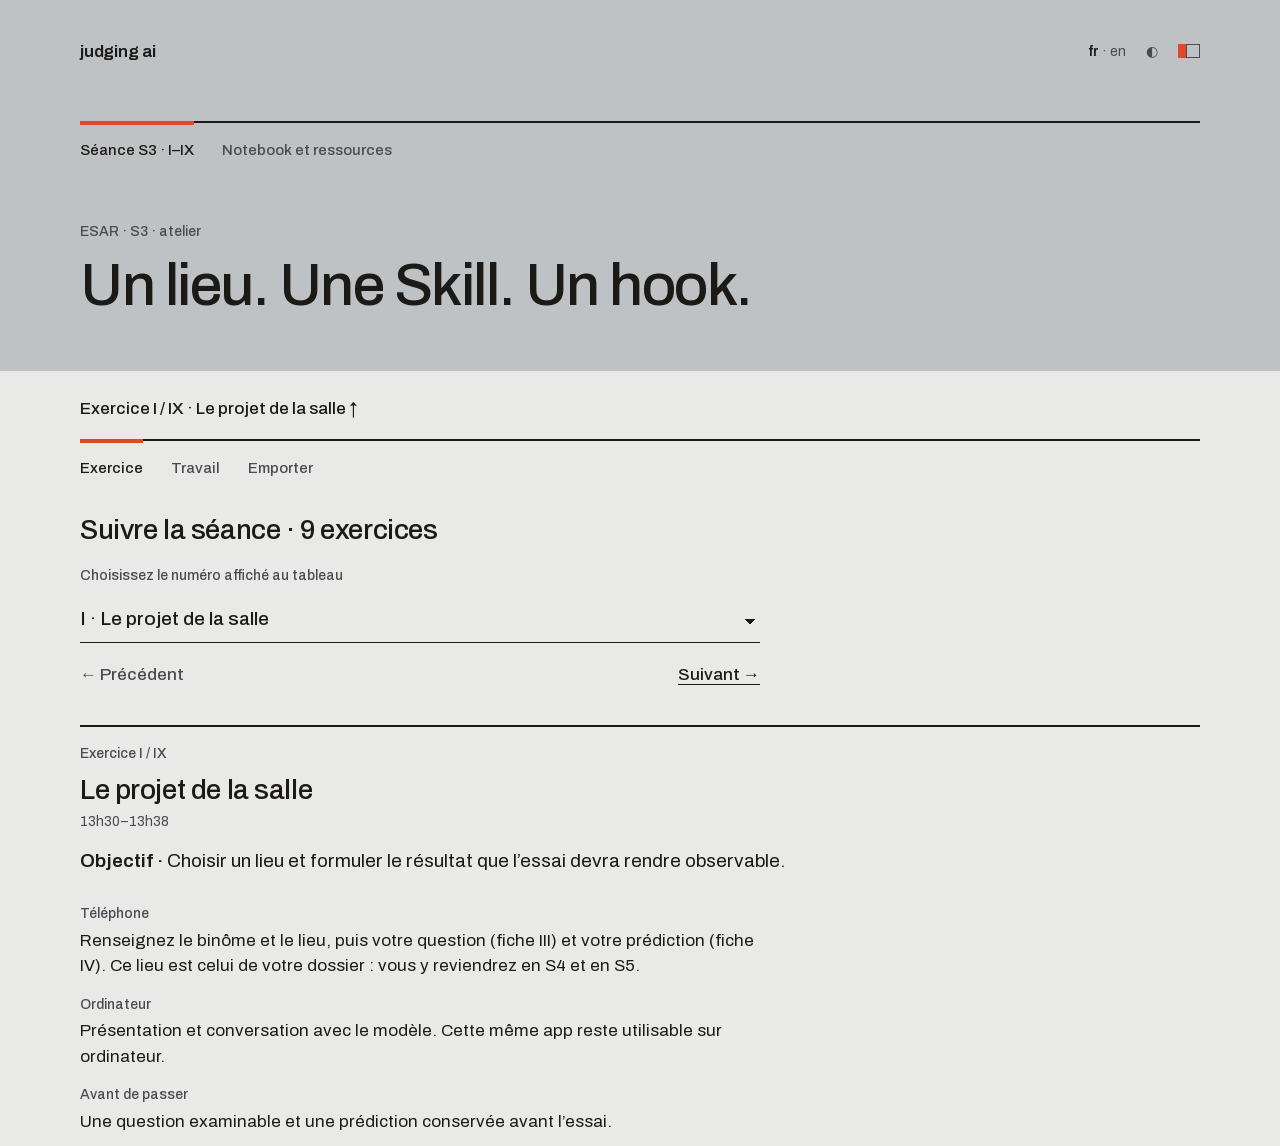
==== commit 11b2796e: "Design pass, work in progress (not pushed): course view on the .ja-plan rows; older pages (lire, jou" ====
--- a/atelier/index.html
+++ b/atelier/index.html
@@ -11,20 +11,7 @@
 <link rel="icon" href="../icon-192.png">
 <title>Judging AI · Atelier S3</title>
 <style>
-/* Judging AI · identité commune : les composants du mur, en sombre et en clair. */
-
-:root{
-  --fond:#ffffff; --encre:#111111; --encre2:#333333; --sourd:#666666; --trait:#dddddd;
-  --orange:#c8623f; --sur-orange:#ffffff; --boite:#f4f3f0;
-  --serif:Georgia,'Times New Roman',serif;
-  --mono:'SF Mono',Menlo,ui-monospace,Consolas,monospace;
-  --sans:-apple-system,system-ui,'Segoe UI',sans-serif;
-  color-scheme:light;
-}
-@media (prefers-color-scheme:dark){
-  :root:not([data-theme="light"]){--fond:#08090b;--encre:#e8e6e1;--encre2:#cfcac2;--sourd:#8b8f98;--trait:#23272e;--orange:#d97757;--sur-orange:#1a1409;--boite:#101216;color-scheme:dark}
-}
-:root[data-theme="dark"]{--fond:#08090b;--encre:#e8e6e1;--encre2:#cfcac2;--sourd:#8b8f98;--trait:#23272e;--orange:#d97757;--sur-orange:#1a1409;--boite:#101216;color-scheme:dark}
+/* Judging AI · the tokens, the faces and the header come from ../ds.css (design system « Juger l'IA » V3); this page keeps only its own layout. */
 
 *{box-sizing:border-box}
 html,body{margin:0;background:var(--fond);color:var(--encre);font:400 17px/1.5 var(--sans)}
@@ -56,32 +43,37 @@
 .draw{width:min(46vw,220px);height:auto}
 .help{color:var(--sourd);font:400 12px/1.5 var(--mono);opacity:.7}
 
-.hd{max-width:1000px;margin:0 auto;padding:10px max(18px,env(safe-area-inset-right,0px)) 0 max(18px,env(safe-area-inset-left,0px));display:flex;gap:14px;align-items:center;font:500 14px/1 var(--mono);letter-spacing:.08em;color:var(--sourd)}
-.hd .sp{flex:1}
-.hd .lg b{color:var(--encre);font-weight:600}
-.hd button,.hd a{background:none;border:0;color:var(--sourd);font:inherit;letter-spacing:inherit;min-height:40px;padding:0 2px;text-decoration:none}
-main{max-width:1000px;margin:0 auto;padding:0 max(18px,env(safe-area-inset-right,0px)) 70px max(18px,env(safe-area-inset-left,0px));display:flex;flex-direction:column;gap:.9em}
-.sec{display:flex;flex-direction:column;gap:.8em;padding-top:1.6em}
-.intro{font:400 clamp(17px,4.2vw,20px)/1.5 var(--sans);color:var(--encre2);margin:0;max-width:74ch}
-.mast{font:400 clamp(30px,8vw,54px)/1.1 var(--serif);margin:0;max-width:17ch}
-.mastsub{font:500 13px/1.5 var(--mono);color:var(--sourd);margin:0;letter-spacing:.04em}
-.act{display:inline-block;background:var(--orange);color:var(--sur-orange);text-decoration:none;font:700 16px/52px var(--serif);letter-spacing:.14em;padding:0 1.3em;align-self:flex-start;min-height:52px}
-.act.open{background:var(--encre);color:var(--fond)}
-.lnk{align-self:flex-start;color:var(--encre);font:500 17px/1.5 var(--sans);text-decoration:underline;text-decoration-color:var(--orange);text-decoration-thickness:2px;text-underline-offset:5px;padding:.4em 0}
-.actions{display:flex;flex-wrap:wrap;align-items:center;gap:10px 20px}
-.facts{display:grid;grid-template-columns:repeat(3,minmax(0,1fr));border-top:1px solid var(--trait);border-bottom:1px solid var(--trait)}
-.facts div{padding:.8em .8em .8em 0}
-.facts b{display:block;font:400 clamp(25px,6vw,36px)/1 var(--serif)}
-.facts span{display:block;margin-top:.35em;font:500 11px/1.35 var(--mono);letter-spacing:.05em;color:var(--sourd)}
-.preview{width:100%;height:min(72vh,860px);min-height:520px;border:0;border-top:2px solid var(--orange);background:#fff}
-.notice{border-left:2px solid var(--orange);background:var(--boite);padding:.8em 1em;margin:0;font:400 14px/1.5 var(--sans);color:var(--encre2)}
-@media(max-width:600px){.facts{grid-template-columns:1fr}.facts div{border-bottom:1px solid var(--trait)}.facts div:last-child{border-bottom:0}.preview{height:68vh;min-height:480px}}
-[hidden]{display:none!important}.session-nav{display:flex;gap:10px;flex-wrap:wrap;padding:12px 0}.session-nav button{font:600 18px/1.3 var(--sans);min-height:50px;padding:10px 16px;background:var(--fond);color:var(--encre);border:1px solid var(--trait);cursor:pointer}.session-nav button[aria-pressed=true]{background:var(--orange);color:var(--sur-orange)}.session-frame{width:100%;height:calc(100dvh - 145px);min-height:420px;border:0;background:#08090a}#resource-select{width:100%;min-height:52px;font:500 19px/1.4 var(--sans);background:var(--fond);color:var(--encre);padding:10px;margin:10px 0}main:has(.session-frame){padding-bottom:12px}
+/* on the design system: the band holds the header, the two views and the one heading; below it, ink on paper, ink rules, no boxes */
+main{display:flex;flex-direction:column;gap:.9em}
+.sec{display:flex;flex-direction:column;gap:.8em;padding-top:8px}
+.act,.lnk{align-self:flex-start}
+.actions{display:flex;flex-wrap:wrap;align-items:center;gap:12px 28px}
+.facts{display:grid;grid-template-columns:repeat(3,minmax(0,1fr));border-top:2px solid var(--encre);border-bottom:2px solid var(--encre)}
+.facts div{padding:18px 24px 20px 0}
+.facts div+div{border-left:1px solid var(--encre);padding-left:24px}
+.facts b{display:block;font:500 clamp(32px,4vw,44px)/1 var(--sans);letter-spacing:-.02em}
+.facts span{display:block;margin-top:.5em;font:400 14px/1.35 var(--sans);letter-spacing:0;color:var(--sourd)}
+.preview{width:100%;height:min(72vh,860px);min-height:520px;border:0;border-top:2px solid var(--encre);background:var(--fond)}
+.notice{margin:0}
+@media(max-width:600px){.facts{grid-template-columns:1fr}.facts div+div{border-left:0;border-top:1px solid var(--encre);padding-left:0}.preview{height:68vh;min-height:480px}}
+[hidden]{display:none!important}
+.session-frame{display:block;width:100%;height:calc(100dvh - 145px);min-height:420px;border:0;background:var(--fond)}
+#resource-select{-webkit-appearance:none;appearance:none;min-height:48px;margin:24px 0 10px;padding:8px 26px 8px 0;font:500 19px/1.3 var(--sans);cursor:pointer;
+  background-image:linear-gradient(45deg,transparent 50%,var(--encre) 50%),linear-gradient(135deg,var(--encre) 50%,transparent 50%)!important;
+  background-position:calc(100% - 10px) 55%,calc(100% - 5px) 55%!important;background-size:5px 5px!important;background-repeat:no-repeat!important}
+#resource-select option{background:var(--fond);color:var(--encre)}
+main:has(.session-frame){padding-bottom:12px}
+#session-pane{margin-top:8px}
 </style>
 <link rel="stylesheet" href="../ds.css">
 </head>
 <body>
-<div class="hd"><a href="../">judging ai</a><span class="sp"></span><button id="lang" class="lg"><b>fr</b> · en</button><button id="theme">◐</button></div>
+<header class="ja-bande" id="bande"><div class="ja-page">
+<div class="ja-tete"><span class="ja-mot"><a href="../">judging ai</a></span><span class="outils"><button type="button" id="lang" class="ja-langue"><b>fr</b> · en</button><button type="button" id="theme">◐</button><button type="button" id="paire"></button></span></div>
+<div id="bande-vues"></div>
+<p class="ja-lab" id="bande-k"></p>
+<h1 class="ja-question" id="bande-titre"></h1>
+</div></header>
 <main id="app"></main>
 <script src="../commun.js"></script>
 <script>
@@ -91,8 +83,8 @@
 var BINDER="https://mybinder.org/v2/gh/fsckjournal/judging-ai/bc39875084c2f5fd8d891cdfc582a7f7940f3268?urlpath=lab/tree/atelier/ESAR_Un_lieu_une_Skill_un_hook.ipynb";
 var NOTEBOOK="ESAR_Un_lieu_une_Skill_un_hook.ipynb";
 var T={
- fr:{label:"ESAR · S3 · atelier",title:"Un lieu. Une Skill. Un hook.",intro:"Construisez à deux une Skill et un hook, éprouvez-les sur six cas, puis emportez votre dossier.",run:"ouvrir l’atelier",runText:"Choisissez Colab avec un compte Google, ou Binder sans compte. Les deux ouvrent le même notebook avec Python 3 / CPU. Le parcours central ne demande ni clé API, ni GPU, ni modèle payant.",noAccount:"Sans compte Google : choisissez Binder, l’environnement Jupyter open source. La session est temporaire et utilise un service public : ne déposez rien de sensible et téléchargez vos deux ZIP avant de fermer. Le premier démarrage peut prendre quelques minutes.",previewLink:"si le service tarde : aller à l’aperçu",colab:"COLAB · COMPTE GOOGLE",binder:"BINDER · SANS COMPTE",download:"télécharger le notebook (.ipynb)",read:"lire l’aperçu",readText:"Aperçu enregistré : les cellules ont été exécutées localement sur des exemples fictifs. Cette page n’exécute rien.",full:"ouvrir l’aperçu dans une page",evidence:"ce qui a été éprouvé",cells:"cellules Python",cases:"cas de classe",minutes:"minutes de manipulation",limit:"Révision publiée : même notebook que le fichier étudiant réparé. Les 15 cellules, les imports et les exports ont été vérifiés dans un kernel Jupyter local isolé. L’exécution de cette révision dans Colab ou Binder hébergé reste à vérifier ; les anciens essais ne la valident pas.",take:"emporter un exemple",takeText:"Ce ZIP montre la forme d’un toolkit exporté. C’est un exemple explicite, pas un travail étudiant terminé.",zip:"télécharger l’exemple de toolkit (.zip)",validation:"voir le reçu de vérification",back:"← la page du cours",frame:"Aperçu enregistré de l’atelier S3"},
- en:{label:"ESAR · S3 · workshop",title:"One place. One Skill. One hook.",intro:"In pairs, build a Skill and a hook, test them against six cases, then take your work with you.",run:"open the workshop",runText:"Choose Colab with a Google account, or Binder without an account. Both open the same notebook with Python 3 / CPU. The core path needs no API key, GPU, or paid model.",noAccount:"Without a Google account: choose Binder, the open-source Jupyter environment. The session is temporary and uses a public service: do not upload sensitive material, and download both ZIP files before closing it. The first launch may take a few minutes.",previewLink:"if the service is slow: go to the preview",colab:"COLAB · GOOGLE ACCOUNT",binder:"BINDER · NO ACCOUNT",download:"download the notebook (.ipynb)",read:"read the preview",readText:"Recorded preview: the cells were run locally on fictional examples. This page does not execute anything. The notebook and preview remain in French.",full:"open the preview as a page",evidence:"what was exercised",cells:"Python cells",cases:"classroom cases",minutes:"minutes of hands-on work",limit:"Published revision: the same repaired notebook as the student file. All 15 cells, imports and exports were checked in an isolated local Jupyter kernel. Execution of this revision on hosted Colab or Binder remains unverified; earlier runs do not validate it.",take:"take an example",takeText:"This ZIP shows the shape of an exported toolkit. It is explicitly an example, not finished student work.",zip:"download the example toolkit (.zip)",validation:"view the verification receipt",back:"← course page",frame:"Recorded preview of the S3 workshop"}
+ fr:{label:"ESAR · S3 · atelier",title:"Un lieu. Une Skill. Un hook.",intro:"Construisez à deux une Skill et un hook, éprouvez-les sur six cas, puis emportez votre dossier.",run:"ouvrir l’atelier",runText:"Choisissez Colab avec un compte Google, ou Binder sans compte. Les deux ouvrent le même notebook avec Python 3 / CPU. Le parcours central ne demande ni clé API, ni GPU, ni modèle payant.",noAccount:"Sans compte Google : choisissez Binder, l’environnement Jupyter open source. La session est temporaire et utilise un service public : ne déposez rien de sensible et téléchargez vos deux ZIP avant de fermer. Le premier démarrage peut prendre quelques minutes.",previewLink:"si le service tarde : aller à l’aperçu",colab:"Colab · compte Google",binder:"Binder · sans compte",download:"télécharger le notebook (.ipynb)",read:"lire l’aperçu",readText:"Aperçu enregistré : les cellules ont été exécutées localement sur des exemples fictifs. Cette page n’exécute rien.",full:"ouvrir l’aperçu dans une page",evidence:"ce qui a été éprouvé",cells:"cellules Python",cases:"cas de classe",minutes:"minutes de manipulation",limit:"Révision publiée : même notebook que le fichier étudiant réparé. Les 15 cellules, les imports et les exports ont été vérifiés dans un kernel Jupyter local isolé. L’exécution de cette révision dans Colab ou Binder hébergé reste à vérifier ; les anciens essais ne la valident pas.",take:"emporter un exemple",takeText:"Ce ZIP montre la forme d’un toolkit exporté. C’est un exemple explicite, pas un travail étudiant terminé.",zip:"télécharger l’exemple de toolkit (.zip)",validation:"voir le reçu de vérification",back:"← la page du cours",frame:"Aperçu enregistré de l’atelier S3"},
+ en:{label:"ESAR · S3 · workshop",title:"One place. One Skill. One hook.",intro:"In pairs, build a Skill and a hook, test them against six cases, then take your work with you.",run:"open the workshop",runText:"Choose Colab with a Google account, or Binder without an account. Both open the same notebook with Python 3 / CPU. The core path needs no API key, GPU, or paid model.",noAccount:"Without a Google account: choose Binder, the open-source Jupyter environment. The session is temporary and uses a public service: do not upload sensitive material, and download both ZIP files before closing it. The first launch may take a few minutes.",previewLink:"if the service is slow: go to the preview",colab:"Colab · Google account",binder:"Binder · no account",download:"download the notebook (.ipynb)",read:"read the preview",readText:"Recorded preview: the cells were run locally on fictional examples. This page does not execute anything. The notebook and preview remain in French.",full:"open the preview as a page",evidence:"what was exercised",cells:"Python cells",cases:"classroom cases",minutes:"minutes of hands-on work",limit:"Published revision: the same repaired notebook as the student file. All 15 cells, imports and exports were checked in an isolated local Jupyter kernel. Execution of this revision on hosted Colab or Binder remains unverified; earlier runs do not validate it.",take:"take an example",takeText:"This ZIP shows the shape of an exported toolkit. It is explicitly an example, not finished student work.",zip:"download the example toolkit (.zip)",validation:"view the verification receipt",back:"← course page",frame:"Recorded preview of the S3 workshop"}
 };
 var lang="fr";try{lang=localStorage.getItem("judging-ai-journal-lang")==="en"?"en":"fr";}catch(e){}
 var theme="";try{theme=localStorage.getItem("judging-ai-journal-theme")||"";}catch(e){}
@@ -103,7 +95,8 @@
 function render(){
  var t=T[lang],app=document.getElementById("app");app.innerHTML="";document.documentElement.lang=lang;
  var lb=document.getElementById("lang");lb.innerHTML=lang==="fr"?"<b>fr</b> · en":"fr · <b>en</b>";lb.setAttribute("aria-label",(lang==="fr"?"langue":"language")+" : "+lang);document.getElementById("theme").setAttribute("aria-label",lang==="fr"?"thème":"theme");
- app.appendChild(h("section",{class:"sec"},[h("p",{class:"mastsub",text:t.label}),h("h1",{class:"mast",text:t.title}),h("p",{class:"intro",text:t.intro})]));
+ document.getElementById("bande-k").textContent=t.label;document.getElementById("bande-titre").textContent=t.title;
+ app.appendChild(h("section",{class:"sec","data-titre":t.title},[h("p",{class:"intro",text:t.intro})]));
  app.appendChild(h("section",{class:"sec"},[top(t.run),h("p",{class:"intro",text:t.runText}),h("div",{class:"actions"},[h("a",{class:"act",href:COLAB,target:"_blank",rel:"noopener",text:t.colab+" →"}),h("a",{class:"act open",href:BINDER,target:"_blank",rel:"noopener",text:t.binder+" →"}),h("a",{class:"lnk",href:NOTEBOOK,download:"",text:t.download})]),h("p",{class:"notice",text:t.noAccount}),h("a",{class:"lnk",href:"#preview",text:t.previewLink+" ↓"})]));
  app.appendChild(h("section",{class:"sec"},[top(t.evidence),h("div",{class:"facts"},[fact("15 / 15",t.cells),fact("6",t.cases),fact("45",t.minutes)]),h("p",{class:"notice",text:t.limit})]));
  var frame=h("iframe",{class:"preview",src:"apercu.html",title:t.frame,loading:"eager",referrerpolicy:"no-referrer"});
@@ -114,7 +107,7 @@
 
 function mountSession(){
  var app=document.getElementById("app"),parts=Array.from(app.children);
- var nav=h("nav",{class:"session-nav","aria-label":"Vues de l’app"});
+ var nav=h("nav",{class:"session-nav ja-vues","aria-label":"Vues de l’app"});
  var sessionButton=h("button",{type:"button",text:"Séance S3 · I–IX"});
  var resourceButton=h("button",{type:"button",text:"Notebook et ressources"});
  nav.appendChild(sessionButton);nav.appendChild(resourceButton);
@@ -125,12 +118,12 @@
  var select=h("select",{id:"resource-select","aria-label":"Choisir une rubrique"});
  resources.appendChild(select);
  parts.forEach(function(part,i){
-   var title=part.querySelector(".k,.mast,h1"),label=title?title.textContent:"Informations";
+   var title=part.querySelector(".k,.mast,h1"),label=title?title.textContent:(part.getAttribute("data-titre")||"Informations");
    select.appendChild(h("option",{value:i,text:label}));
    resources.appendChild(part);part.hidden=i!==0;
  });
  select.onchange=function(){parts.forEach(function(part,i){part.hidden=i!==Number(select.value);});};
- app.appendChild(nav);app.appendChild(session);app.appendChild(resources);
+ var vues=document.getElementById("bande-vues");vues.innerHTML="";vues.appendChild(nav);app.appendChild(session);app.appendChild(resources);
  function choose(which){var on=which==="session";session.hidden=!on;resources.hidden=on;sessionButton.setAttribute("aria-pressed",String(on));resourceButton.setAttribute("aria-pressed",String(!on));window.scrollTo(0,0);}
  sessionButton.onclick=function(){choose("session");};
  resourceButton.onclick=function(){choose("resources");};
@@ -145,7 +138,6 @@
 document.getElementById("theme").onclick=function(){var dark=theme?theme==="dark":matchMedia("(prefers-color-scheme: dark)").matches;theme=dark?"light":"dark";applyTheme();try{localStorage.setItem("judging-ai-journal-theme",theme);}catch(e){}};
 if("serviceWorker" in navigator&&location.protocol.indexOf("http")===0)navigator.serviceWorker.register("../sw.js").catch(function(){});
 })();
-JA.pied();
 </script>
 </body>
 </html>
--- a/ds.css
+++ b/ds.css
@@ -1,402 +1,39 @@
 /* ==========================================================================
-   Juger l'IA · design system · ds.css · v3 · 2026-09-23 · home and skill/ recomposed
+   Juger l'IA · ds.css · shared by every page of the app
    « Qui parle, et comment le texte nous est parvenu. »
-   A Mondrian composition woven like a Kandinsky rug: full blocks of solid
-   colour that touch or sit apart on a hairline of ground; small geometric
-   marks (point, ring, arc, short line) that answer each other; the dashed
-   line as the only ornament, meaning « not seen directly ».
-
-   Load AFTER each page's inline <style>:
-     <link rel="stylesheet" href="ds.css">      (home)
-     <link rel="stylesheet" href="../ds.css">   (every other page)
-   Declares the tokens (light, dark), re-points the old names (--fond,
-   --encre, --orange, --boite ...), restyles the existing classes. Touches no
-   layout property the tests measure. Fonts: IBM Plex, 5 woff2, 96 KB, in
-   fonts/, listed in sw.js.
+   Two layers. (1) The older pages (lire, journal, s3, entrainement, atelier)
+   open on the system's band (header.ja-bande: .ja-tete, then the one heading
+   h1.ja-question) and keep their own classes, restyled below on the system's
+   tokens: ink on cold paper, Archivo, ink rules, square corners, no boxes,
+   no colour for states. Rules that would reach home and skill/ are wrapped in
+   :where(body:not(.ja)), which adds no specificity. (2) Home and skill/ carry
+   body.ja and are built on the design system itself (_build/ds: tokens.css,
+   bundle.css), in the last section of this file.
+   Load AFTER each page's inline <style>.
    ========================================================================== */
 
-/* ---------- 0 · fonts ------------------------------------------------------ */
-@font-face{font-family:"IBM Plex Sans";font-style:normal;font-weight:400;font-display:swap;src:url("fonts/ibm-plex-sans-latin-400-normal.woff2") format("woff2")}
-@font-face{font-family:"IBM Plex Sans";font-style:normal;font-weight:500;font-display:swap;src:url("fonts/ibm-plex-sans-latin-500-normal.woff2") format("woff2")}
-@font-face{font-family:"IBM Plex Sans";font-style:normal;font-weight:600;font-display:swap;src:url("fonts/ibm-plex-sans-latin-600-normal.woff2") format("woff2")}
-@font-face{font-family:"IBM Plex Serif";font-style:normal;font-weight:400;font-display:swap;src:url("fonts/ibm-plex-serif-latin-400-normal.woff2") format("woff2")}
-@font-face{font-family:"IBM Plex Mono";font-style:normal;font-weight:400;font-display:swap;src:url("fonts/ibm-plex-mono-latin-400-normal.woff2") format("woff2")}
-@font-face{font-family:"IBM Plex Mono";font-style:normal;font-weight:500;font-display:swap;src:url("fonts/ibm-plex-mono-latin-500-normal.woff2") format("woff2")}
-
-/* ---------- 1 · tokens ----------------------------------------------------- */
-/* Three voices: sans = the course and the pair; serif = the documents;
-   mono = the machine and the files.
-   Three colours, the dyes of a kilim: indigo, madder (garance), weld (ocre).
-   Plus an off-white ground and a dark brown for text and dark blocks.
-   What each colour STATES, always as a surface:
-     encre (brown) block .. decided: a ticked box, a chosen option, a score square
-     indigo block ......... where you are: current tab, step, claim, passage, language
-     garance block ........ the one action on the screen
-     ocre block ........... an objection: too long, not saved, X, a removed line
-     gris surface ......... to be filled: a field, an unticked box, a card        */
-:root{
-  --f-sans:"IBM Plex Sans",-apple-system,system-ui,"Segoe UI",sans-serif;
-  --f-serif:"IBM Plex Serif",Georgia,"Times New Roman",serif;
-  --f-mono:"IBM Plex Mono","SF Mono",Menlo,ui-monospace,Consolas,monospace;
-
-  --t-titre:clamp(32px,6vw,56px);   /* large, bold */
-  --t-grand:clamp(24px,3.8vw,34px);
-  --t-inter:21px;
-  --t-texte:17px;
-  --t-passage:17.5px;
-  --t-petit:15px;
-  --t-etiq:13px;                    /* floor for sunlight */
-
-  --e-1:4px; --e-2:8px; --e-3:12px; --e-4:16px; --e-5:24px; --e-6:32px; --e-7:48px; --e-8:64px;
-  --gouttiere:max(16px,env(safe-area-inset-left,0px));
-  --cible:44px;
-  --filet:2px;                      /* the hairline of ground between two blocks */
-
-  --fond:#F2F3F4;      /* paper, cold */
-  --gris:#E1E3E6;      /* light grey surface: fields, cards, unticked */
-  --encre:#1B1E23;     /* graphite: text and dark blocks */
-  --encre-2:#51565E;   /* quiet text */
-  --plein:#1B1E23;     /* the decided block */
-  --sur-plein:#F2F3F4;
-  --indigo:#233F72;    --sur-indigo:#F2F3F4;   /* 9.0:1 */
-  --garance:#A5401D;   --sur-garance:#F2F3F4;  /* 5.5:1 */
-  --garance-fort:#86331A;
-  --ocre:#A5401D;      --sur-ocre:#F2F3F4;     /* 5.8:1 */
-  --voile:rgba(27,30,35,.62);
-  --trame:url("data:image/svg+xml,%3Csvg%20xmlns%3D%22http%3A//www.w3.org/2000/svg%22%20width%3D%224%22%20height%3D%224%22%3E%3Cpath%20d%3D%22M0%20.5H4M.5%200V4%22%20stroke%3D%22%232B231D%22%20stroke-opacity%3D%22.04%22%20stroke-width%3D%221%22/%3E%3C/svg%3E");
-  --tapis:url("data:image/svg+xml,%3Csvg%20xmlns%3D%22http%3A//www.w3.org/2000/svg%22%20width%3D%2264%22%20height%3D%2216%22%3E%3Ccircle%20cx%3D%226%22%20cy%3D%228%22%20r%3D%222.5%22%20fill%3D%22%23233F72%22/%3E%3Cpath%20d%3D%22M15%208H27%22%20stroke%3D%22%23A5401D%22%20stroke-width%3D%222.5%22/%3E%3Ccircle%20cx%3D%2237%22%20cy%3D%228%22%20r%3D%223.6%22%20fill%3D%22none%22%20stroke%3D%22%23CC9433%22%20stroke-width%3D%222%22/%3E%3Cpath%20d%3D%22M48%2011a5%205%200%200%201%2010%200%22%20fill%3D%22none%22%20stroke%3D%22%232B231D%22%20stroke-width%3D%222%22/%3E%3C/svg%3E");
-  color-scheme:light;
-}
-@media (prefers-color-scheme:dark){
-  :root:not([data-theme="light"]){
-    --fond:#121417; --gris:#22252A; --encre:#ECEEF0; --encre-2:#B2B7BE;
-    --plein:#ECEEF0; --sur-plein:#121417;
-    --indigo:#4168AA; --sur-indigo:#F2F3F4;
-    --garance:#D4764A; --sur-garance:#121417; --garance-fort:#E38E64;
-    --ocre:#D4764A; --sur-ocre:#121417; --voile:rgba(0,0,0,.72);
-    --trame:url("data:image/svg+xml,%3Csvg%20xmlns%3D%22http%3A//www.w3.org/2000/svg%22%20width%3D%224%22%20height%3D%224%22%3E%3Cpath%20d%3D%22M0%20.5H4M.5%200V4%22%20stroke%3D%22%23EDE5D6%22%20stroke-opacity%3D%22.035%22%20stroke-width%3D%221%22/%3E%3C/svg%3E"); --tapis:url("data:image/svg+xml,%3Csvg%20xmlns%3D%22http%3A//www.w3.org/2000/svg%22%20width%3D%2264%22%20height%3D%2216%22%3E%3Ccircle%20cx%3D%226%22%20cy%3D%228%22%20r%3D%222.5%22%20fill%3D%22%234168AA%22/%3E%3Cpath%20d%3D%22M15%208H27%22%20stroke%3D%22%23D4764A%22%20stroke-width%3D%222.5%22/%3E%3Ccircle%20cx%3D%2237%22%20cy%3D%228%22%20r%3D%223.6%22%20fill%3D%22none%22%20stroke%3D%22%23D6A24A%22%20stroke-width%3D%222%22/%3E%3Cpath%20d%3D%22M48%2011a5%205%200%200%201%2010%200%22%20fill%3D%22none%22%20stroke%3D%22%23EDE5D6%22%20stroke-width%3D%222%22/%3E%3C/svg%3E");
-    color-scheme:dark}
-}
-:root[data-theme="dark"]{
-  --fond:#121417; --gris:#22252A; --encre:#ECEEF0; --encre-2:#B2B7BE;
-  --plein:#ECEEF0; --sur-plein:#121417;
-  --indigo:#4168AA; --sur-indigo:#F2F3F4;
-  --garance:#D4764A; --sur-garance:#121417; --garance-fort:#E38E64;
-  --ocre:#D4764A; --sur-ocre:#121417; --voile:rgba(0,0,0,.72);
-  --trame:url("data:image/svg+xml,%3Csvg%20xmlns%3D%22http%3A//www.w3.org/2000/svg%22%20width%3D%224%22%20height%3D%224%22%3E%3Cpath%20d%3D%22M0%20.5H4M.5%200V4%22%20stroke%3D%22%23EDE5D6%22%20stroke-opacity%3D%22.035%22%20stroke-width%3D%221%22/%3E%3C/svg%3E"); --tapis:url("data:image/svg+xml,%3Csvg%20xmlns%3D%22http%3A//www.w3.org/2000/svg%22%20width%3D%2264%22%20height%3D%2216%22%3E%3Ccircle%20cx%3D%226%22%20cy%3D%228%22%20r%3D%222.5%22%20fill%3D%22%234168AA%22/%3E%3Cpath%20d%3D%22M15%208H27%22%20stroke%3D%22%23D4764A%22%20stroke-width%3D%222.5%22/%3E%3Ccircle%20cx%3D%2237%22%20cy%3D%228%22%20r%3D%223.6%22%20fill%3D%22none%22%20stroke%3D%22%23D6A24A%22%20stroke-width%3D%222%22/%3E%3Cpath%20d%3D%22M48%2011a5%205%200%200%201%2010%200%22%20fill%3D%22none%22%20stroke%3D%22%23EDE5D6%22%20stroke-width%3D%222%22/%3E%3C/svg%3E");
-  color-scheme:dark}
-
-/* old names → new tokens (:not(#ds) outranks the pages' own dark blocks) */
-:root:not(#ds){
-  --boite:var(--gris); --encre2:var(--encre-2); --sourd:var(--encre-2); --trait:var(--gris);
-  --orange:var(--garance); --sur-orange:var(--sur-garance); --plus:var(--indigo);
-  --serif:var(--f-serif); --mono:var(--f-mono); --sans:var(--f-sans);
-}
-
-/* ---------- 2 · base -------------------------------------------------------- */
-*,*::before,*::after{box-sizing:border-box}
-html,body{background-color:var(--fond);color:var(--encre);font:400 var(--t-texte)/1.5 var(--f-sans);-webkit-text-size-adjust:100%}
-body{background-image:none}
-::selection{background:var(--indigo);color:var(--sur-indigo)}
-:focus-visible{outline:3px solid var(--indigo);outline-offset:2px}
-a{color:var(--encre)}
-em,i,cite{font-style:normal}
-
-.hd{font:500 var(--t-etiq)/1 var(--f-mono);letter-spacing:.02em;color:var(--encre-2);gap:var(--e-4)}
-.hd a,.hd button{color:var(--encre-2);min-height:var(--cible)}
-.hd a:hover,.hd button:hover{color:var(--encre)}
-.hd .lg b{background:var(--indigo);color:var(--sur-indigo);font-weight:500;padding:4px 6px}
-
-
-/* ==========================================================================
-   v3 · the page is the composition. Used by index.html and skill/index.html,
-   which were rewritten for it. The other pages keep their own styles for now.
-   ========================================================================== */
-:root{--g:max(16px,env(safe-area-inset-left,0px));--large:1280px;--geant:clamp(36px,5.6vw,80px);--tres:clamp(26px,3.2vw,42px)}
-body{margin:0}
-button,input,textarea,select{font:inherit;color:inherit;-webkit-tap-highlight-color:transparent}
-[hidden]{display:none!important}
-.vis-cache{position:absolute!important;width:1px;height:1px;overflow:hidden;clip:rect(0 0 0 0);white-space:nowrap}
-
-/* header: tiny */
-.hd{max-width:var(--large);margin:0 auto;padding:10px var(--g) 0;display:flex;align-items:center;gap:var(--e-4);font:500 var(--t-etiq)/1 var(--f-mono);color:var(--encre-2)}
-.hd .sp{flex:1}
-.hd a,.hd button{background:none;border:0;color:var(--encre-2);text-decoration:none;min-height:var(--cible);display:inline-flex;align-items:center;padding:0 2px;cursor:pointer}
-.hd .lg b{background:var(--indigo);color:var(--sur-indigo);font-weight:500;padding:4px 6px}
-.save{font:500 12px/1 var(--f-mono)}
-.save:not(:empty){color:var(--encre-2)}
-.save.err{color:var(--encre);text-decoration:underline;text-decoration-color:var(--ocre);text-decoration-thickness:3px;text-underline-offset:5px}
-
-main{max-width:var(--large);margin:0 auto;padding:0 var(--g) var(--e-8)}
-
-/* type: huge for what matters, small for the rest */
-.geant{font:500 var(--geant)/1 var(--f-sans);letter-spacing:-.025em;margin:0;color:var(--encre)}
-.tres{font:500 var(--tres)/1.08 var(--f-sans);letter-spacing:-.015em;margin:0}
-.moyen{font:500 clamp(18px,1.8vw,24px)/1.25 var(--f-sans);margin:0}
-.calme{font:400 clamp(16px,1.5vw,19px)/1.5 var(--f-sans);color:var(--encre-2);margin:0;max-width:62ch}
-.etiq{font:500 var(--t-etiq)/1.35 var(--f-mono);color:var(--encre-2);margin:0;letter-spacing:.02em}
-.m{font:400 15px/1.55 var(--f-mono);white-space:pre-wrap;word-break:break-word;margin:0}
-
-/* blocks: each colour states something */
-.bloc{display:block;position:relative;padding:var(--e-5);min-width:0;color:var(--encre);text-decoration:none}
-.bloc.gris{background:var(--gris)}
-.bloc.plein{background:var(--plein);color:var(--sur-plein)}
-.bloc.indigo{background:var(--indigo);color:var(--sur-indigo)}
-.bloc.garance{background:var(--garance);color:var(--sur-garance)}
-.bloc.ocre{background:var(--ocre);color:var(--sur-ocre)}
-.bloc.pas-vu{background:transparent;outline:2px dashed var(--encre);outline-offset:-2px}
-.bloc :is(.etiq,.calme){color:inherit}
-.bloc.plein .etiq,.bloc.indigo .etiq,.bloc.garance .etiq{opacity:.85}
-.pile{display:grid;gap:var(--filet)}
-
-/* marks: point, ring, arc, short line */
-.mk{display:none;vertical-align:middle;flex:0 0 auto}
-.mk.point{width:10px;height:10px;border-radius:50%;background:currentColor}
-.mk.anneau{width:14px;height:14px;border-radius:50%;border:2.5px solid currentColor}
-.mk.arc{width:18px;height:9px;border:2.5px solid currentColor;border-bottom:0;border-radius:9px 9px 0 0}
-.mk.trait{width:18px;height:0;border-top:3px solid currentColor}
-.bloc>.mk{position:absolute;right:var(--e-5);top:var(--e-5)}
-.bloc:has(>.mk){padding-right:56px}
-
-/* buttons: the action is a garance block; everything else is text */
-.act{display:inline-flex;align-items:center;justify-content:center;gap:var(--e-2);background:var(--garance);color:var(--sur-garance);border:0;border-radius:0;
-  font:500 clamp(16px,1.3vw,18px)/1.2 var(--f-sans);padding:0 var(--e-6);min-height:56px;text-decoration:none;cursor:pointer}
-.act:hover{background:var(--garance-fort)}
-.act:disabled{background:var(--gris);color:var(--encre-2);cursor:not-allowed}
-.txt{display:inline-flex;align-items:center;background:none;border:0;padding:var(--e-2) 0;min-height:var(--cible);color:inherit;
-  font:500 16px/1.35 var(--f-sans);text-decoration:underline;text-decoration-thickness:1.5px;text-underline-offset:6px;cursor:pointer}
-.txt:hover{text-decoration-thickness:3px}
-.txt.calme{color:var(--encre-2)}
-.rang{display:flex;flex-wrap:wrap;gap:var(--e-2) var(--e-5);align-items:center}
-
-/* fields: a grey surface with a line underneath */
-label,.lab{display:block;font:500 var(--t-etiq)/1.35 var(--f-mono);color:var(--encre-2);margin:var(--e-5) 0 var(--e-2);letter-spacing:.02em}
-input[type=text],input[type=date],input[type=number],textarea,select{width:100%;background:var(--gris);color:var(--encre);border:0;border-bottom:2px solid var(--encre);border-radius:0;
-  padding:11px var(--e-3) 9px;font:400 var(--t-texte)/1.45 var(--f-sans);min-height:var(--cible)}
-textarea{min-height:120px;resize:vertical}
-input:focus,textarea:focus,select:focus{outline:0;border-bottom-color:var(--indigo);box-shadow:inset 0 -2px 0 var(--indigo)}
-textarea.mono{font:400 15px/1.55 var(--f-mono)}
-textarea.grande{font:500 clamp(22px,2.6vw,34px)/1.2 var(--f-sans);letter-spacing:-.02em;min-height:0;background:transparent;padding:var(--e-2) 0}
-input.grande{font:500 clamp(24px,3vw,40px)/1.15 var(--f-sans);letter-spacing:-.02em;background:transparent;padding:var(--e-1) 0}
-.bloc input,.bloc textarea,.bloc select{background:var(--fond)}
-.compteur{font:500 var(--t-etiq)/1.4 var(--f-mono);color:var(--encre-2);font-variant-numeric:tabular-nums;margin:var(--e-2) 0 0}
-.compteur.trop{color:var(--encre);text-decoration:underline;text-decoration-color:var(--ocre);text-decoration-thickness:3px;text-underline-offset:5px}
-.aide{font:400 14px/1.45 var(--f-sans);color:var(--encre-2);margin:var(--e-2) 0 0}
-
-/* choices */
-.seg{display:flex;flex-wrap:wrap;gap:var(--filet)}
-.opt{background:var(--gris);color:var(--encre);border:0;border-radius:0;font:500 15px/1.25 var(--f-sans);padding:var(--e-3) var(--e-4);min-height:var(--cible);cursor:pointer}
-.bloc .opt{background:var(--fond)}
-.opt[aria-pressed=true]{background:var(--plein);color:var(--sur-plein);font-weight:600}
-
-/* the step strip: the sequence, each step showing its state */
-.etapes{position:sticky;top:0;z-index:5;background-color:var(--fond);margin:var(--e-4) calc(-1*var(--g)) 0;padding:var(--e-2) var(--g);
-  display:flex;gap:var(--filet);overflow-x:auto;scrollbar-width:none}
-.etapes::-webkit-scrollbar{display:none}
-.etapes a{flex:0 0 auto;display:flex;align-items:center;gap:var(--e-2);min-height:48px;padding:0 var(--e-4);background:var(--gris);color:var(--encre);text-decoration:none;font:500 14px/1.1 var(--f-sans)}
-.etapes a .l{font:500 18px/1 var(--f-sans)}
-.etapes a.pas-vu{background:transparent;outline:2px dashed var(--encre);outline-offset:-2px}
-.etapes a.note{background:var(--plein);color:var(--sur-plein)}
-.etapes a[aria-current=true]{background:var(--indigo);color:var(--sur-indigo);outline:0}
-.etapes .sep{flex:0 0 var(--e-5)}
-.etapes a.discret{font-weight:500;font-size:13px;min-height:52px}
-.etapes a.discret .l{font-size:16px}
-
-/* a screen */
-.ecran{padding-top:clamp(32px,5vw,72px);display:grid;gap:var(--e-6)}
-.ecran-tete{display:grid;gap:var(--e-3)}
-.suite{display:flex;flex-wrap:wrap;gap:var(--e-4) var(--e-6);align-items:center;margin-top:var(--e-5)}
-
-/* the condition screens */
-.cond-tete{display:grid;grid-template-columns:auto minmax(0,1fr);gap:0 var(--e-5);align-items:end}
-.lettre-geante{font:400 clamp(72px,9vw,128px)/.82 var(--f-sans);letter-spacing:-.04em}
-.question-lue{font:500 clamp(20px,2.2vw,30px)/1.25 var(--f-sans);letter-spacing:-.015em;margin:0}
-.fiche{display:grid;grid-template-columns:repeat(2,minmax(0,1fr));gap:var(--filet)}
-.fiche>div{background:var(--gris);padding:var(--e-2) var(--e-3) var(--e-3);min-width:0}
-.fiche>div:last-child:nth-child(odd){grid-column:1/-1}
-.fiche label{margin:0 0 var(--e-1);font-size:12px}
-.fiche input,.fiche select{background:transparent;padding:var(--e-1) 0;min-height:34px;font-size:16px}
-.fiche .opt{background:var(--fond);padding:var(--e-1) var(--e-3);min-height:36px;font-size:14px}
-.fiche .opt[aria-pressed=true]{background:var(--plein)}
-@media (min-width:900px){.fiche{grid-template-columns:repeat(4,minmax(0,1fr))}.fiche>div:last-child:nth-child(odd){grid-column:auto}}
-.reponse-bloc{font:400 clamp(16px,1.5vw,20px)/1.55 var(--f-mono);white-space:pre-wrap;word-break:break-word}
-.cases{display:grid;gap:var(--filet)}
-.cases label{display:grid;grid-template-columns:34px 1fr;gap:var(--e-2);align-items:start;margin:0;padding:var(--e-3) var(--e-4);background:var(--gris);color:var(--encre);
-  font:400 clamp(16px,1.4vw,19px)/1.4 var(--f-sans);letter-spacing:0;cursor:pointer}
-.cases label:has(input:checked){background:var(--plein);color:var(--sur-plein)}
-.cases input{-webkit-appearance:none;appearance:none;width:22px;height:22px;margin:1px 0 0;border:0;border-radius:0;background:transparent;box-shadow:inset 0 0 0 2px currentColor;color:inherit;cursor:pointer}
-.cases input:checked{background:currentColor}
-.note-ligne{display:flex;flex-wrap:wrap;gap:var(--e-4) var(--e-6);align-items:end}
-.score-ligne{display:flex;flex-direction:column;align-items:flex-start;gap:var(--e-3)}
-.score{font:400 clamp(40px,4.8vw,68px)/.95 var(--f-sans);letter-spacing:-.02em;font-variant-numeric:tabular-nums;margin:0}
-.jauge{display:grid;grid-template-columns:repeat(6,1fr);gap:var(--filet);width:100%;max-width:200px}
-.jauge i{display:block;height:6px;background:currentColor;opacity:.22}
-.jauge i.on{opacity:1}
-details.repli>summary{list-style:none;cursor:pointer;font:500 var(--t-etiq)/1 var(--f-mono);padding:var(--e-3) 0;min-height:var(--cible);display:flex;align-items:center;gap:var(--e-2);text-decoration:underline;text-underline-offset:5px}
-details.repli>summary::-webkit-details-marker{display:none}
-details.repli>summary:before{content:"+";width:1em}
-details.repli[open]>summary:before{content:"−"}
-.num{display:grid;grid-template-columns:repeat(2,minmax(0,1fr));gap:0 var(--e-4)}
-@media (min-width:900px){.num{grid-template-columns:repeat(4,minmax(0,1fr))}}
-.deux{display:grid;grid-template-columns:1fr;gap:0 var(--e-5)}
-@media (min-width:760px){.deux{grid-template-columns:1fr 1fr}}
-.alerte{background:none;color:var(--encre);border-left:4px solid var(--ocre);padding:var(--e-1) 0 var(--e-1) var(--e-4);font:400 var(--t-petit)/1.5 var(--f-sans);margin:0}
-.alerte a{color:inherit}
-
-/* the three, side by side */
-.quatre{display:grid;grid-template-columns:1fr;gap:var(--filet)}
-@media (min-width:900px){.quatre{grid-template-columns:repeat(3,minmax(0,1fr));align-items:stretch}.quatre:has(>[data-c=B]){grid-template-columns:repeat(3,minmax(0,1fr)) minmax(0,.5fr)}}
-.quatre>div{padding:var(--e-5);background:var(--gris);display:flex;flex-direction:column;gap:var(--e-4);min-width:0;cursor:pointer;min-height:clamp(240px,26vw,360px)}
-.quatre>div:focus-visible{outline:3px solid var(--indigo);outline-offset:2px}
-.quatre>div[data-c=B]{padding:var(--e-4);font-size:14px}
-.quatre>div[data-c=B] .score{font-size:clamp(28px,3vw,40px)}
-.quatre>div[data-c=B] .grand-l{font-size:clamp(32px,3.4vw,48px)}
-.quatre>div.pas-vu{background:transparent;outline:2px dashed var(--encre);outline-offset:-2px}
-.quatre>div.signe{background:var(--plein);color:var(--sur-plein)}
-.quatre .grand-l{font:400 clamp(44px,4.8vw,68px)/.9 var(--f-sans);letter-spacing:-.03em}
-.quatre .m{font-size:14px;margin-top:auto;display:-webkit-box;-webkit-line-clamp:5;-webkit-box-orient:vertical;overflow:hidden}
-.quatre .vide{color:var(--encre-2);margin:0}
-.quatre>div.signe .etiq,.quatre>div.signe .vide{color:inherit}
-#signer .opt{min-height:56px;font-size:17px;padding:0 var(--e-5)}
-
-/* editor */
-.editeur{display:grid;gap:0}
-.fige{display:grid;gap:var(--e-3);margin-top:var(--e-6)}
-.versions{display:grid;gap:var(--filet)}
-.version{display:grid;grid-template-columns:auto minmax(0,1fr);gap:var(--e-2) var(--e-5);align-items:start}
-.version .vn{font:400 clamp(32px,3.4vw,48px)/.95 var(--f-sans);letter-spacing:-.03em}
-.version details>summary{cursor:pointer}
-.diff{display:grid;grid-template-columns:repeat(2,minmax(0,1fr));gap:0 var(--filet);font:400 13.5px/1.55 var(--f-mono)}
-.diff .en{background:var(--plein);color:var(--sur-plein);padding:var(--e-2)}
-.diff div.c{padding:1px var(--e-2);white-space:pre-wrap;word-break:break-word;min-height:1.5em}
-.diff .moins{background:var(--ocre);color:var(--sur-ocre)}.diff .moins:before{content:"− "}
-.diff .plus{background:var(--indigo);color:var(--sur-indigo)}.diff .plus:before{content:"+ "}
-.diff .vide{background:var(--gris)}
-.diff .saut{color:var(--encre-2);border-top:1px dashed var(--encre-2);border-bottom:1px dashed var(--encre-2)}
-.aides{display:grid;grid-template-columns:1fr;gap:var(--filet)}
-@media (min-width:900px){.aides{grid-template-columns:repeat(3,1fr)}}
-.aides ol{margin:var(--e-2) 0 0;padding-left:1.2em;font:400 15px/1.5 var(--f-sans)}
-.historique{display:grid;gap:var(--filet)}
-.historique details{background:var(--gris);padding:var(--e-4) var(--e-5)}
-.historique summary{cursor:pointer;font:600 17px/1.3 var(--f-sans)}
-.historique .sub{font:400 var(--t-etiq)/1.5 var(--f-mono);color:var(--encre-2)}
-.historique .champ{margin-top:var(--e-3)}
-.historique .champ b{display:block;font:500 12px/1.3 var(--f-mono);color:var(--encre-2);margin-bottom:var(--e-1)}
-
-/* home */
-.accueil-tete{display:grid;gap:var(--e-4);padding-top:clamp(32px,6vw,96px)}
-.plan{display:grid;grid-template-columns:1fr;gap:var(--filet);margin-top:clamp(32px,5vw,64px)}
-.plan .bloc{min-height:150px;display:flex;flex-direction:column;justify-content:space-between;gap:var(--e-4)}
-.plan .no{font:400 clamp(28px,3vw,40px)/1 var(--f-sans);letter-spacing:-.02em}
-.plan .titre{font:500 clamp(20px,2vw,26px)/1.15 var(--f-sans);margin:0}
-.plan .fleche{font:500 16px/1 var(--f-sans);text-decoration:underline;text-underline-offset:6px}
-.plan .b1 .fleche{display:inline-flex;align-self:flex-start;align-items:center;min-height:52px;padding:0 var(--e-5);background:var(--garance);color:var(--sur-garance);text-decoration:none}
-.plan .etat{display:flex;gap:var(--filet)}
-.plan .etat i{display:flex;align-items:center;justify-content:center;width:34px;height:34px;font:600 15px/1 var(--f-sans);font-style:normal;background:var(--fond);color:var(--encre)}
-.plan .etat i.pas-vu{background:transparent;outline:2px dashed currentColor;outline-offset:-2px;color:inherit}
-.plan .etat i.note{background:var(--plein);color:var(--sur-plein)}
-.plan .bloc.plein .etat i.note{background:var(--fond);color:var(--encre)}
-@media (min-width:900px){
-  .plan{grid-template-columns:repeat(12,1fr);grid-auto-rows:minmax(150px,auto)}
-  .plan .b1{grid-column:1/8;grid-row:span 2;min-height:320px}
-  .plan .b2{grid-column:8/13}
-  .plan .b3{grid-column:8/13}
-  .plan .b4{grid-column:1/5}
-  .plan .b5{grid-column:5/13}
-}
-.autres{display:flex;flex-wrap:wrap;gap:var(--e-2) var(--e-6);margin-top:var(--e-6)}
-.cours{display:grid;gap:var(--e-7);padding-top:var(--e-7)}
-.cours .ln{display:grid;grid-template-columns:3.2em 1fr;gap:var(--e-3);padding:var(--e-3) 0;border-top:1px solid var(--gris)}
-.cours .ln .meta{font:500 var(--t-etiq)/1.8 var(--f-mono);color:var(--encre-2)}
-.cours .ln.now .meta{background:var(--indigo);color:var(--sur-indigo);text-align:center;align-self:start}
-.cours .ln.past{color:var(--encre-2)}
-.cours .sub{font:400 var(--t-etiq)/1.5 var(--f-mono);color:var(--encre-2)}
-.vues{display:flex;gap:var(--filet);margin-top:var(--e-4)}
-.vues button{background:var(--gris);border:0;min-height:var(--cible);padding:0 var(--e-5);font:600 15px/1 var(--f-sans);cursor:pointer}
-.vues button[aria-pressed=true]{background:var(--indigo);color:var(--sur-indigo)}
-
-/* toast, dialog, footer (commun.js) */
-.toast{position:fixed;left:var(--g);right:var(--g);bottom:calc(18px + env(safe-area-inset-bottom,0px));max-width:600px;margin:0 auto;background:var(--plein);color:var(--sur-plein);padding:12px 16px;font:500 15px/1.4 var(--f-sans);opacity:0;transition:opacity .2s;pointer-events:none;z-index:9}
-.toast.on{opacity:1}
-dialog,html body .ja-dlg{background:var(--fond);color:var(--encre);border:0;border-radius:0;max-width:520px;width:calc(100% - 36px);padding:var(--e-5);font-family:var(--f-sans)}
-dialog::backdrop,html body .ja-dlg::backdrop{background:var(--voile)}
-html body .ja-pied{max-width:var(--large);border-top:0;font-family:var(--f-sans);gap:var(--e-3)}
-html body .ja-pied{border-top:1px solid var(--encre);margin-top:var(--e-8)}
-html body .ja-k{font:500 var(--t-etiq)/1.3 var(--f-mono);color:var(--encre-2)}
-html body .ja-s{font:400 var(--t-petit)/1.45 var(--f-sans);color:var(--encre-2)}
-html body .ja-v{font:400 12px/1.4 var(--f-mono);color:var(--encre-2)}
-html body .ja-act{background:var(--garance);color:var(--sur-garance);border:0;border-radius:0;font:600 16px/1.2 var(--f-sans);letter-spacing:.02em;min-height:52px;padding:0 var(--e-5)}
-html body .ja-txt{background:none;border:0;color:var(--encre);font:500 16px/1.35 var(--f-sans);text-decoration:underline;text-decoration-thickness:1.5px;text-underline-offset:6px}
-html body .ja-crit{gap:var(--filet)}
-html body .ja-li{display:grid;grid-template-columns:3em 1fr;gap:var(--e-3);background:var(--gris);padding:var(--e-4);font:400 17px/1.45 var(--f-sans)}
-html body .ja-n{font:400 24px/1 var(--f-sans);color:var(--encre)}
-html body .ja-compte{font:500 var(--t-etiq)/1 var(--f-mono);color:var(--encre-2);margin-left:.4em}
-
-/* projection: wide screens take the full width and the type grows with it */
-@media (min-width:1600px){:root{--large:1500px}}
-@media (prefers-contrast:more){body{background-image:none}}
-@media print{.etapes,.hd,.toast{display:none!important}body{background-image:none}}
-
-/* ==========================================================================
-   V3 · design system « Juger l'IA » (d9271ff6, 24 Sept 2026), laid over the
-   recomposed pages. Archivo for the course and the machine, Source Serif 4
-   italic for the pair's own words; ink on cold paper; one pair (vermillon):
-   the band is the one large quiet plane, the accent marks the current step
-   and focus only; rose marks the answer the pair signs. No mono, no boxes,
-   no coloured states: an objection is its words in ink.
-   ========================================================================== */
+/* ---------- 0 · fonts: Archivo for the course and the machine, Source Serif 4 italic for the pair's own words */
 @font-face{font-family:Archivo;src:url("fonts/archivo-latin-400-700.woff2") format("woff2");font-weight:400 700;font-display:swap}
 @font-face{font-family:"Source Serif 4";src:url("fonts/source-serif-4-latin-italic-400.woff2") format("woff2");font-style:italic;font-weight:400;font-display:swap}
+
+/* ---------- 1 · tokens: the design system's values (tokens.json), light then dark.
+   :not(#ds) outranks the older pages' own :root blocks, light and dark. */
 :root:not(#ds),:root[data-theme="light"]:not(#ds){
   --f-sans:Archivo,"Helvetica Neue",Arial,system-ui,sans-serif;
-  --f-mono:Archivo,"Helvetica Neue",Arial,system-ui,sans-serif;
-  --f-serif:Archivo,"Helvetica Neue",Arial,system-ui,sans-serif;
   --f-voix:"Source Serif 4",Georgia,"Times New Roman",serif;
-  --fond:#E9EAE8; --gris:#DDDEDB; --encre:#1C1A17; --encre-2:#484B50;
-  --plein:#1C1A17; --sur-plein:#E9EAE8;
+  --t-texte:17px; --t-petit:15px; --t-etiq:14px;
+  --e-1:4px; --e-2:8px; --e-3:12px; --e-4:16px; --e-5:24px; --e-6:32px; --e-7:48px; --e-8:64px;
+  --g:max(20px,env(safe-area-inset-left,0px)); --cible:44px;
+  --fond:#E9EAE8; --encre:#1C1A17; --encre-2:#484B50;
   --accent:#E0482A; --bande:#BEC2C5; --rose:#E4418A;
-  --indigo:var(--bande); --sur-indigo:var(--encre);
-  --garance:var(--encre); --sur-garance:var(--fond); --garance-fort:#000;
-  --ocre:var(--encre); --sur-ocre:var(--fond);
+  --voile:rgba(28,26,23,.62);
   color-scheme:light}
 @media (prefers-color-scheme:dark){:root:not([data-theme="light"]):not(#ds){
-  --fond:#18191B; --gris:#232528; --encre:#D9DBD8; --encre-2:#A1A5A2;
-  --plein:#D9DBD8; --sur-plein:#18191B;
-  --accent:#D98468; --bande:#2A2D30; --rose:#D06A98;
-  --garance-fort:#fff; color-scheme:dark}}
+  --fond:#18191B; --encre:#D9DBD8; --encre-2:#A1A5A2;
+  --accent:#D98468; --bande:#2A2D30; --rose:#D06A98; --voile:rgba(0,0,0,.72); color-scheme:dark}}
 :root[data-theme="dark"]:not(#ds){
-  --fond:#18191B; --gris:#232528; --encre:#D9DBD8; --encre-2:#A1A5A2;
-  --plein:#D9DBD8; --sur-plein:#18191B;
-  --accent:#D98468; --bande:#2A2D30; --rose:#D06A98;
-  --garance-fort:#fff; color-scheme:dark}
-body{background-image:none!important}
-:focus-visible{outline:3px solid var(--accent)}
-::selection{background:var(--bande);color:var(--encre)}
-/* labels in sentence case, no letter-spacing */
-.etiq,.hd,.save,.lab{letter-spacing:0;text-transform:none}
-/* the steps: flat, the current one carries the accent bar */
-.etapes a{background:transparent;border-bottom:1px solid var(--encre)}
-.etapes a.note{background:transparent;color:var(--encre);font-weight:600}
-.etapes a.pas-vu{outline:0;border-bottom:1px dashed var(--encre-2);color:var(--encre-2)}
-.etapes a[aria-current=true]{background:var(--bande);color:var(--encre);box-shadow:inset 0 -4px 0 var(--accent)}
-.hd .lg b{background:transparent;color:var(--encre);text-decoration:underline 2px var(--accent);text-underline-offset:4px}
-/* the one action: an ink block */
-.act{background:var(--encre);color:var(--fond)}
-.act:hover{background:var(--garance-fort)}
-/* fields: no box, an ink line under */
-input[type=text],input[type=date],input[type=number],textarea,select{background:transparent!important;border:0!important;border-bottom:1px solid var(--encre)!important;border-radius:0!important}
-/* the pair's own words */
-#b-noms,#b-lieu,#signer-pourquoi,#v-change,#v-pourquoi,.cite-pq textarea,.pourquoi-lu{font-family:var(--f-voix)!important;font-style:italic;font-size:20px}
-/* the signed answer: a 4px rose frame, nothing else changes colour */
-.quatre>div.signe{background:transparent;color:var(--encre);outline:4px solid var(--rose);outline-offset:-4px}
-.quatre>div.signe .etiq,.quatre>div.signe .vide{color:var(--encre-2)}
-/* the score: figure in ink, « /6 » quiet; bar segments in ink, empty in band */
-.jauge i{background:var(--bande)}.jauge i.on{background:var(--encre)}
-/* case 5, three states */
-.cases .c5{display:flex;flex-direction:column;gap:6px;padding:7px 0}
-/* the grader's verdict */
-.cite{border-top:2px solid var(--encre);padding-top:var(--e-4);margin-top:var(--e-4)}
-.cite .seg{margin:6px 0 var(--e-3)}
+  --fond:#18191B; --encre:#D9DBD8; --encre-2:#A1A5A2;
+  --accent:#D98468; --bande:#2A2D30; --rose:#D06A98; --voile:rgba(0,0,0,.72); color-scheme:dark}
 /* the pair's colour: a small square in the header changes pair on each tap (V3 § 2); the band follows the accent */
 html[data-paire="outremer"]:not(#ds){--accent:#2D46C8;--bande:#C6C2BB}
 html[data-paire="violet"]:not(#ds){--accent:#7440B8;--bande:#C7C2BA}
@@ -408,7 +45,415 @@
 html[data-theme="dark"][data-paire="outremer"]:not(#ds){--accent:#8E9BE0;--bande:#2E2C29}
 html[data-theme="dark"][data-paire="violet"]:not(#ds){--accent:#AE92DA;--bande:#2E2C2A}
 html[data-theme="dark"][data-paire="petrole"]:not(#ds){--accent:#6CB3BA;--bande:#2E2A29}
-.hd #paire{width:44px;min-height:44px;justify-content:center}
-.hd #paire i{display:block;width:16px;height:16px;background:var(--accent)}
-/* the five older pages (lire, journal, s3, entrainement, atelier): their own --serif/--mono follow V3 */
-:root:not(#ds){--serif:Archivo,"Helvetica Neue",Arial,sans-serif;--mono:Archivo,"Helvetica Neue",Arial,sans-serif}
+/* the older pages' own names → the system's: rules in ink, never grey; no box fill; one face */
+:root:not(#ds){
+  --encre2:var(--encre-2); --sourd:var(--encre-2); --trait:var(--encre); --boite:transparent;
+  --orange:var(--encre); --sur-orange:var(--fond);
+  --sans:var(--f-sans); --serif:var(--f-sans); --mono:var(--f-sans)}
+/* the design system's own names, so its components (.ja-bande, .ja-tete, .ja-question, .ja-lab, .ja-btn, .ja-lien, .ja-vues)
+   work on the older pages too; body.ja sets the same values below */
+:root{--papier:var(--fond);--sur-encre:var(--fond);--filet:var(--encre);--font-sans:var(--f-sans);--font-voix:var(--f-voix)}
+
+/* ---------- 2 · base ---------------------------------------------------------- */
+*,*::before,*::after{box-sizing:border-box}
+html,body{background-color:var(--fond);color:var(--encre);font:400 var(--t-texte)/1.5 var(--f-sans);-webkit-text-size-adjust:100%}
+body{margin:0;background-image:none!important}
+button,input,textarea,select{font:inherit;color:inherit;-webkit-tap-highlight-color:transparent}
+[hidden]{display:none!important}
+.vis-cache{position:absolute!important;width:1px;height:1px;overflow:hidden;clip:rect(0 0 0 0);white-space:nowrap}
+::selection{background:var(--bande);color:var(--encre)}
+:focus-visible{outline:2px solid var(--accent);outline-offset:3px}
+a{color:var(--encre)}
+em,i,cite{font-style:normal}
+.m{font:400 15px/1.55 var(--f-sans);white-space:pre-wrap;word-break:break-word;margin:0}
+/* the one action: an ink block; everything else is text */
+.act{display:inline-flex;align-items:center;justify-content:center;gap:var(--e-2);background:var(--encre);color:var(--fond);border:0;border-radius:0;
+  font:500 17px/1.2 var(--f-sans);letter-spacing:0;padding:16px 26px;min-height:var(--cible);text-decoration:none;cursor:pointer}
+.act:hover{box-shadow:inset 0 -4px 0 var(--accent)}
+.act:disabled{background:transparent;color:var(--encre-2);box-shadow:inset 0 0 0 1px var(--encre-2);cursor:default}
+/* skill/ keeps this one grid from the older layer (.ja-versions.versions) */
+.versions{display:grid}
+/* toast, dialog, and the dossier's parts drawn by commun.js (export, import, criteria: skill/#dossier) */
+.toast{position:fixed;left:var(--g);right:var(--g);bottom:calc(18px + env(safe-area-inset-bottom,0px));max-width:600px;margin:0 auto;background:var(--encre);color:var(--fond);padding:12px 16px;font:500 15px/1.4 var(--f-sans);opacity:0;transition:opacity .2s;pointer-events:none;z-index:9}
+.toast.on{opacity:1}
+dialog,html body .ja-dlg{background:var(--fond);color:var(--encre);border:0;border-top:2px solid var(--encre);border-radius:0;max-width:520px;width:calc(100% - 36px);padding:var(--e-5);font-family:var(--f-sans)}
+dialog::backdrop,html body .ja-dlg::backdrop{background:var(--voile)}
+html body .ja-k{font:500 var(--t-etiq)/1.3 var(--f-sans);color:var(--encre-2)}
+html body .ja-s{font:400 var(--t-petit)/1.45 var(--f-sans);color:var(--encre-2)}
+html body .ja-v{font:400 12px/1.4 var(--f-sans);color:var(--encre-2)}
+html body .ja-act{background:var(--encre);color:var(--fond);border:0;border-radius:0;font:500 17px/1.2 var(--f-sans);letter-spacing:0;min-height:var(--cible);padding:0 var(--e-5)}
+html body .ja-txt{background:none;border:0;color:var(--encre);font:500 16px/1.35 var(--f-sans);text-decoration:underline;text-decoration-thickness:1px;text-underline-offset:4px}
+html body .ja-crit{gap:0}
+html body .ja-li{display:grid;grid-template-columns:3em 1fr;gap:var(--e-3);background:none;padding:var(--e-4) 0;font:400 17px/1.45 var(--f-sans)}
+html body .ja-n{font:600 24px/1 var(--f-sans);color:var(--encre)}
+html body .ja-compte{font:500 var(--t-etiq)/1 var(--f-sans);color:var(--encre-2);margin-left:.4em}
+@media print{.toast,.ja-pas,.ja-vues,.ja-tete .outils{display:none!important}}
+
+/* ==========================================================================
+   The older pages (lire, journal, s3, entrainement, atelier), on the system.
+   Their inline <style> blocks come first; what follows restyles their
+   classes in the system's terms. Everything is scoped to body:not(.ja).
+   ========================================================================== */
+/* the band: the header, an optional label, the one heading */
+:where(body:not(.ja)) .ja-bande .ja-lab{margin:56px 0 0}
+:where(body:not(.ja)) .ja-bande .ja-lab+.ja-question{margin-top:14px}
+:where(body:not(.ja)) .ja-question{text-wrap:balance}
+:where(body:not(.ja)) .ja-question::first-letter{text-transform:uppercase}
+:where(body:not(.ja)) .ja-bande .ja-vues{margin-top:48px}
+:where(body:not(.ja)) .ja-tete .save{font:400 14px var(--f-sans);color:var(--encre-2);white-space:nowrap;min-width:0;overflow:hidden;text-overflow:ellipsis}
+:where(body:not(.ja)) .ja-tete .save.err{color:var(--encre);font-weight:600}
+@media (max-width:520px){:where(body:not(.ja)) .ja-tete .outils #save.err{display:inline}}
+/* a page below the band: the band's grid, 1200px, 40px gutters (20px on a phone) */
+:where(body:not(.ja)) main{max-width:1200px;margin:0 auto;padding:0 40px var(--e-8)}
+@media (max-width:700px){:where(body:not(.ja)) main{padding-left:20px;padding-right:20px}}
+/* fields: the label names the thing (14px, encre-2), the field is a line */
+:where(body:not(.ja)) label,:where(body:not(.ja)) .lab{display:block;font:500 14px/1.35 var(--f-sans);letter-spacing:0;text-transform:none;color:var(--encre-2);margin:var(--e-5) 0 var(--e-2)}
+:where(body:not(.ja)) input[type=text],:where(body:not(.ja)) input[type=date],:where(body:not(.ja)) input[type=number],:where(body:not(.ja)) textarea,:where(body:not(.ja)) select{width:100%;background:transparent!important;color:var(--encre);border:0!important;border-bottom:1px solid var(--encre)!important;border-radius:0!important;
+  padding:10px 0 8px;font:400 var(--t-texte)/1.45 var(--f-sans);min-height:var(--cible)}
+:where(body:not(.ja)) label::first-letter,:where(body:not(.ja)) .lab::first-letter{text-transform:uppercase}
+:where(body:not(.ja)) textarea{min-height:120px;resize:vertical}
+:where(body:not(.ja)) input:focus,:where(body:not(.ja)) textarea:focus,:where(body:not(.ja)) select:focus{outline:0;border-bottom:2px solid var(--accent)!important;padding-bottom:7px;box-shadow:none}
+/* labels and sections: a 2px ink rule opens a section, its label under it */
+:where(body:not(.ja)) .k{font:500 14px/1.3 var(--f-sans);letter-spacing:0;text-transform:none;color:var(--encre-2)}
+:where(body:not(.ja)) .top{position:static;height:auto;background:none;border-top:2px solid var(--encre);margin-top:48px;padding-top:12px}
+:where(body:not(.ja)) .top .k{position:static;display:block;padding:0;font:500 14px/1.3 var(--f-sans);letter-spacing:0;text-transform:none;color:var(--encre-2)}
+:where(body:not(.ja)) .top .k::first-letter,:where(body:not(.ja)) .k::first-letter{text-transform:uppercase}
+:where(body:not(.ja)) .top .tag{position:static;display:inline-block;background:var(--encre);color:var(--fond);font:500 14px/1 var(--f-sans);letter-spacing:0;padding:6px 10px}
+/* the voices: headings in weight 500, body 17px, quiet text in encre-2 */
+:where(body:not(.ja)) .big{font:500 clamp(34px,4.6vw,56px)/1.05 var(--f-sans);letter-spacing:-.025em}
+:where(body:not(.ja)) .med{font:500 clamp(22px,3vw,28px)/1.2 var(--f-sans);letter-spacing:-.015em}
+:where(body:not(.ja)) .l{font:400 clamp(17px,2vw,20px)/1.5 var(--f-sans);color:var(--encre)}
+:where(body:not(.ja)) .s{font:400 14px/1.45 var(--f-sans);color:var(--encre-2)}
+:where(body:not(.ja)) .intro{font:400 17px/1.5 var(--f-sans);color:var(--encre-2);max-width:40em}
+:where(body:not(.ja)) .help{font:400 14px/1.45 var(--f-sans);color:var(--encre-2);opacity:1;letter-spacing:0}
+/* no boxes: a note, a command, a model's text is text under an ink rule */
+:where(body:not(.ja)) .m{font:400 15px/1.55 var(--f-sans);border:0;border-top:1px solid var(--encre);background:none;padding:8px 0 0}
+:where(body:not(.ja)) p.m{border-top-width:2px;padding-top:10px}
+:where(body:not(.ja)) .notice{border:0;border-top:2px solid var(--encre);background:none;padding:12px 0 0;margin:24px 0;font:400 16px/1.5 var(--f-sans);color:var(--encre);max-width:46em}
+:where(body:not(.ja)) pre.raw,:where(body:not(.ja)) pre.out{font:400 15px/1.55 var(--f-sans);border:0;border-top:1px solid var(--encre);background:none;padding:8px 0 0}
+:where(body:not(.ja)) blockquote{border-left:0;background:none;margin:.5em 0 0;padding:0;font:400 17px/1.55 var(--f-sans)}
+/* a line: the letter or number in ink, the text */
+:where(body:not(.ja)) .ln .meta{color:var(--encre);font:600 17px/1.45 var(--f-sans)}
+:where(body:not(.ja)) .ln .txt{font:400 17px/1.5 var(--f-sans)}
+:where(body:not(.ja)) .ln .txt b{font-weight:600}
+:where(body:not(.ja)) .ln .sub,:where(body:not(.ja)) .entry .sub,:where(body:not(.ja)) .tour .sub{font:400 14px/1.5 var(--f-sans);color:var(--encre-2)}
+:where(body:not(.ja)) hr.r{border:0;border-top:2px solid var(--encre);margin:24px 0 8px}
+/* buttons and links: the action is the ink block (.act), everything else is underlined text */
+:where(body:not(.ja)) .txtbtn,:where(body:not(.ja)) .lnk,:where(body:not(.ja)) .wink{display:inline-flex;align-items:center;background:none;border:0;border-radius:0;padding:6px 0;min-height:var(--cible);color:var(--encre);
+  font:500 17px/1.35 var(--f-sans);letter-spacing:0;text-align:left;text-decoration:underline;text-decoration-color:currentColor;text-decoration-thickness:1px;text-underline-offset:4px;cursor:pointer}
+:where(body:not(.ja)) .txtbtn.quiet,:where(body:not(.ja)) .wink{color:var(--encre-2)}
+:where(body:not(.ja)) .txtbtn:disabled{opacity:1;color:var(--encre-2);text-decoration:none;cursor:default}
+/* choices: words or letters in a row in a 1px ink frame, the chosen one in an ink block (SegmentedChoice) */
+:where(body:not(.ja)) .seg{display:flex;flex-wrap:wrap;gap:0;padding:1px 0 0 1px}
+:where(body:not(.ja)) .opt{background:transparent;color:var(--encre);border:1px solid var(--encre);margin:-1px 0 0 -1px;border-radius:0;font:500 15px/1.25 var(--f-sans);padding:10px 16px;min-height:var(--cible);text-align:left;cursor:pointer}
+:where(body:not(.ja)) .opt[aria-pressed=true]{background:var(--encre);color:var(--fond);font-weight:500}
+:where(body:not(.ja)) .letters{display:inline-flex;flex-wrap:nowrap;gap:0!important;width:max-content;border:1px solid var(--encre)}
+:where(body:not(.ja)) .letters button{background:transparent;color:var(--encre);border:0;border-left:1px solid var(--encre);border-radius:0;font:600 24px/1 var(--f-sans);cursor:pointer}
+:where(body:not(.ja)) .letters button:first-child{border-left:0}
+:where(body:not(.ja)) .letters button[aria-pressed=true]{background:var(--encre);color:var(--fond)}
+:where(body:not(.ja)) .letters button:focus-visible,:where(body:not(.ja)) .opt:focus-visible{outline:2px solid var(--accent);outline-offset:-4px}
+:where(body:not(.ja)) .chip{border:1px solid var(--encre);border-radius:0;font:600 .95em/1.5 var(--f-sans);color:var(--encre)}
+/* numbers: weight 500, the figure in ink */
+:where(body:not(.ja)) .score{font:500 44px/1 var(--f-sans);letter-spacing:-.02em}
+
+/* ==========================================================================
+   « Juger l'IA » design system V3, for home and skill/ (body.ja).
+   Tokens as in _build/ds/tokens.css, read from the app's own (they already follow
+   the theme and the pair); then bundle.css as published; then what the app needs
+   that the system has no component for (selects, the diff, the list of runs),
+   drawn with the system's own means: ink rules, Archivo, no boxes.
+   ========================================================================== */
+.ja{--papier:var(--fond);--sur-encre:var(--fond);--filet:var(--encre);--nuit:#111213;--sur-nuit:#D9DBD8;--nuit-2:#8E9296;
+  --font-sans:var(--f-sans);--font-voix:var(--f-voix);--accent-nuit:#D98468}
+html[data-paire="outremer"] .ja{--accent-nuit:#8E9BE0}
+html[data-paire="violet"] .ja{--accent-nuit:#AE92DA}
+html[data-paire="petrole"] .ja{--accent-nuit:#6CB3BA}
+
+/* ---- bundle.css (components) ---- */
+.ja{background:var(--papier);color:var(--encre);font:400 17px/1.5 var(--font-sans);-webkit-font-smoothing:antialiased}
+.ja *{box-sizing:border-box}
+.ja-page{max-width:1200px;margin:0 auto;padding:0 40px}
+@media (max-width:700px){.ja-page{padding:0 20px}}
+.ja-bande{background:var(--bande);color:var(--encre);padding:1px 0 56px}
+.ja-question{margin:56px 0 0;font:500 clamp(34px,4.6vw,64px)/1.02 var(--font-sans);letter-spacing:-.025em;max-width:15em;overflow-wrap:anywhere}
+.ja-lab{margin:0;font:500 14px/1.3 var(--font-sans);color:var(--encre-2)}
+.ja-tete{display:flex;justify-content:space-between;align-items:baseline;padding-top:28px}
+.ja-mot{font:600 17px/1 var(--font-sans);letter-spacing:-.01em}
+.ja-mot i{font-style:normal;font-weight:400;color:var(--encre-2);margin-left:.6em}
+.ja-langue{font:400 14px var(--font-sans);color:var(--encre-2)}.ja-langue b{color:var(--encre);font-weight:600}
+.ja-pas{display:flex;align-items:center;gap:14px;margin-top:48px;border-top:2px solid var(--filet);padding-top:14px;font:500 14px var(--font-sans)}
+.ja-pas .q{display:flex;gap:6px}
+.ja-pas .q i{display:block;width:12px;height:12px;border:1.5px solid var(--encre)}
+.ja-pas .q i.fait{background:var(--encre)}
+.ja-pas .q i.ici{background:var(--accent);border-color:var(--accent)}
+.ja-pas .nom{margin-left:4px}
+.ja-pas .ailleurs{margin-left:auto;color:var(--encre-2)}
+.ja-pas a{color:inherit;text-decoration:none}
+.ja-vues{display:flex;gap:28px;border-top:2px solid var(--filet);font:500 15px var(--font-sans)}
+.ja-vues button{background:none;border:0;padding:12px 0 0;color:var(--encre-2);font:inherit;cursor:pointer}
+.ja-vues button[aria-pressed=true]{color:var(--encre);box-shadow:inset 0 4px 0 var(--accent);margin-top:-2px;padding-top:14px}
+.ja-btn{display:inline-block;background:var(--encre);color:var(--sur-encre);border:0;border-radius:0;font:500 17px/1.2 var(--font-sans);padding:16px 26px;min-height:44px;text-decoration:none;cursor:pointer}
+.ja-btn:hover{box-shadow:inset 0 -4px 0 var(--accent)}
+.ja-btn:focus-visible,.ja-lien:focus-visible{outline:2px solid var(--accent);outline-offset:3px}
+.ja-btn[disabled]{background:transparent;color:var(--encre-2);box-shadow:inset 0 0 0 1px var(--encre-2);cursor:default}
+.ja-lien{background:none;border:0;padding:0;color:var(--encre);font:500 17px var(--font-sans);text-decoration:underline;text-underline-offset:4px;text-decoration-thickness:1px;cursor:pointer}
+.ja-champ{display:block}
+.ja-champ label{display:block;font:500 14px var(--font-sans);color:var(--encre-2);margin-bottom:10px}
+.ja-champ input,.ja-champ textarea{display:block;width:100%;background:transparent;border:0;border-bottom:1px solid var(--encre-2);border-radius:0;color:var(--encre);font:italic 400 22px/1.3 var(--font-voix);padding:4px 0 8px;resize:none}
+.ja-champ textarea.long{font-size:24px}
+.ja-champ input:focus,.ja-champ textarea:focus{outline:none;border-bottom:2px solid var(--accent);padding-bottom:7px}
+.ja-champ input::placeholder,.ja-champ textarea::placeholder{color:var(--encre-2);opacity:.6}
+.ja-champ .aide{margin:8px 0 0;font:400 14px/1.4 var(--font-sans);color:var(--encre-2)}
+.ja-champ textarea.question{font:500 clamp(30px,4.2vw,58px)/1.06 var(--font-sans);letter-spacing:-.025em;border-bottom:2px solid var(--encre);padding-bottom:14px}
+.ja-case{display:flex;gap:12px;align-items:flex-start;padding:10px 0;border-top:1px solid var(--filet);cursor:pointer;min-height:44px}
+.ja-case input{appearance:none;-webkit-appearance:none;flex:none;width:20px;height:20px;margin:2px 0 0;border:1.5px solid var(--encre);border-radius:0;background:transparent;cursor:pointer}
+.ja-case input:checked{background:var(--encre);box-shadow:inset 0 0 0 3px var(--papier)}
+.ja-case input:focus-visible{outline:2px solid var(--accent);outline-offset:2px}
+.ja-case span{font:400 16px/1.4 var(--font-sans)}
+.ja-choix{display:inline-flex;border:1px solid var(--encre)}
+.ja-choix button{background:transparent;border:0;border-left:1px solid var(--encre);color:var(--encre);font:500 15px var(--font-sans);padding:10px 18px;min-height:44px;cursor:pointer}
+.ja-choix button:first-child{border-left:0}
+.ja-choix button[aria-pressed=true]{background:var(--encre);color:var(--sur-encre)}
+.ja-choix button:focus-visible{outline:2px solid var(--accent);outline-offset:-4px}
+.ja-etat{font:400 14px/1.4 var(--font-sans);color:var(--encre-2)}
+.ja-etat.erreur{color:var(--encre);font-weight:600}
+.ja-etat.erreur::before{content:"";display:inline-block;width:10px;height:10px;background:var(--encre);margin-right:8px;vertical-align:0}
+.ja-compteur{font:500 14px var(--font-sans);color:var(--encre-2)}
+.ja-compteur.trop{color:var(--encre);font-weight:600;text-decoration:underline;text-decoration-thickness:2px;text-underline-offset:4px}
+.ja-cond .tete{display:flex;align-items:baseline;gap:14px}
+.ja-l{font:600 64px/.9 var(--font-sans);letter-spacing:-.03em}
+.ja-cond .nom{font:500 14px var(--font-sans)}
+.ja-rep{font:400 17px/1.5 var(--font-sans);max-width:36em;margin:24px 0;padding-top:18px;border-top:2px solid var(--filet)}
+.ja-score{margin:0;font:500 44px/1 var(--font-sans);letter-spacing:-.02em}
+.ja-score span{font-weight:400;color:var(--encre-2)}
+.ja-score.meilleur b{color:var(--accent)}
+.ja-trois{display:grid;grid-template-columns:repeat(3,1fr);border-top:2px solid var(--filet);border-bottom:2px solid var(--filet)}
+.ja-trois>div{position:relative;display:flex;flex-direction:column;min-height:340px;padding:22px 24px 28px;cursor:pointer}
+.ja-trois>div+div{border-left:1px solid var(--filet)}
+.ja-trois .ja-score{margin-top:auto;padding-top:32px;margin-bottom:14px}
+.ja-trois p.m{margin:0;font:400 16px/1.45 var(--font-sans)}
+.ja-trois>div.signe{box-shadow:inset 0 0 0 4px var(--rose)}
+.ja-trois>div:focus-visible{outline:2px solid var(--accent);outline-offset:-6px}
+.ja-signee{position:absolute;top:0;right:0;background:var(--rose);color:var(--nuit);font:600 13px/1 var(--font-sans);padding:9px 12px 8px}
+.ja-pourquoi{display:grid;grid-template-columns:1fr 2fr;gap:24px;margin-top:44px}
+.ja-pourquoi p.v{margin:0;font:italic 400 30px/1.3 var(--font-voix);border-bottom:1px solid var(--encre-2);padding-bottom:16px}
+@media (max-width:700px){.ja-trois{grid-template-columns:1fr}.ja-trois>div{min-height:0}.ja-trois>div+div{border-left:0;border-top:1px solid var(--filet)}.ja-pourquoi{grid-template-columns:1fr}.ja-pourquoi p.v{font-size:24px}.ja-l{font-size:48px}}
+.ja-version{display:grid;grid-template-columns:auto 1fr auto;gap:20px;align-items:baseline;padding:16px 0;border-top:1px solid var(--filet)}
+.ja-version .n{font:600 28px/1 var(--font-sans);letter-spacing:-.02em}
+.ja-version .quoi{font:italic 400 20px/1.35 var(--font-voix)}
+.ja-version .quand{font:400 14px var(--font-sans);color:var(--encre-2)}
+.ja-version.courante .n{box-shadow:inset 0 -4px 0 var(--accent)}
+.ja-nuit{position:relative;background:var(--nuit);color:var(--sur-nuit);display:flex;flex-direction:column;justify-content:center;padding:0 max(24px,calc(50% - 520px))}
+.ja-nuit .k{margin:0 0 10px;font:500 14px var(--font-sans);color:var(--nuit-2)}
+.ja-nuit input{background:transparent;border:0;border-bottom:1px solid #4A4D52;color:var(--sur-nuit);font:italic 400 clamp(30px,4.4vw,56px)/1.2 var(--font-voix);width:100%;padding:0 0 10px;margin:0 0 40px;border-radius:0}
+.ja-nuit input:focus{outline:none;border-bottom-color:var(--accent)}
+.ja-nuit input::placeholder{color:#55595E}
+.ja-carre{position:absolute;right:28px;bottom:28px;width:28px;height:18px;border:0;padding:0;background:var(--accent);cursor:pointer;animation:ja-souffle 3.2s ease-in-out infinite}
+.ja-carre::after{content:"";position:absolute;inset:0 0 0 38%;background:var(--bande)}
+@keyframes ja-souffle{0%,100%{opacity:1}50%{opacity:.45}}
+@media (prefers-reduced-motion:reduce){.ja-carre{animation:none}}
+.ja-entrer{position:absolute;left:max(24px,calc(50% - 520px));bottom:24px;background:none;border:0;padding:0;color:var(--sur-nuit);font:500 17px var(--font-sans);opacity:.35;cursor:pointer}
+.ja-nuit.pret .ja-entrer{opacity:1}
+.ja-nuit{--accent-sur-nuit:var(--accent-nuit,var(--accent))}
+.ja-nuit .ja-carre{background:var(--accent-sur-nuit)}.ja-nuit input:focus{border-bottom-color:var(--accent-sur-nuit)}
+
+/* ---- the app on the system ---- */
+.ja :focus-visible{outline:2px solid var(--accent);outline-offset:3px}
+:where(.ja) a{color:inherit}
+.ja-champ label,.ja-lab,.ja-nuit .k{letter-spacing:0}
+.ja-champ label::first-letter,.ja-lab::first-letter,.ja-nuit .k::first-letter{text-transform:uppercase}
+.ja-champ label{margin:0 0 10px}
+/* header: the word, the pair's names in its own voice, language, theme, the pair's square */
+.ja-tete{align-items:center;gap:16px}
+.ja-mot{display:flex;align-items:baseline;min-width:0;flex:1 1 auto}
+.ja-mot a,.ja-mot>span:first-child{text-decoration:none;flex:none;white-space:nowrap}
+.ja-mot i{min-width:0;overflow:hidden;text-overflow:ellipsis;white-space:nowrap}
+.ja-mot .qui{margin-left:.7em;font:italic 400 17px/1.2 var(--font-voix);color:var(--encre);min-width:0;overflow:hidden;text-overflow:ellipsis;white-space:nowrap}
+.ja-tete .outils{display:flex;align-items:center;gap:14px;flex:none}
+.ja-tete button{background:none;border:0;padding:0;min-height:44px;min-width:24px;cursor:pointer;color:var(--encre-2);font:400 14px var(--font-sans)}
+.ja-tete #paire{position:relative;width:22px;min-width:22px;height:14px;min-height:14px;background:var(--accent)}
+.ja-tete #paire::after{content:"";position:absolute;inset:0 0 0 38%;background:var(--bande);outline:1px solid var(--encre-2);outline-offset:-1px}
+.ja-tete #paire::before{content:"";position:absolute;inset:-15px -11px}
+@media (max-width:520px){.ja-tete #save:not(.erreur){display:none}.ja-tete .outils{gap:12px}}
+/* steps: the squares are the way back to any step */
+.ja-pas{flex-wrap:wrap;row-gap:10px}
+.ja-pas .q a{display:block;padding:10px 3px;margin:-10px -3px}
+.ja-pas .nom{white-space:nowrap}
+.ja-pas .mots{display:flex;flex-wrap:wrap;gap:6px 22px}
+.ja-pas .mots a{color:var(--encre-2);padding:6px 0;margin:-6px 0}
+.ja-pas .mots a[aria-current=true]{color:var(--encre)}
+.ja-pas .ailleurs{padding:6px 0;margin:-6px 0 -6px auto}
+/* a screen below the band */
+.ja-ecran{padding-top:48px;padding-bottom:112px}
+.ja-section{margin-top:56px;border-top:2px solid var(--filet);padding-top:20px}
+.ja-sous{margin:0 0 20px;font:500 28px/1.1 var(--font-sans);letter-spacing:-.015em}
+.ja-suite{display:flex;flex-wrap:wrap;gap:16px 32px;align-items:center;margin-top:40px}
+.ja-suite.droite{justify-content:flex-end}
+.ja-bande .ja-suite{margin-top:24px}
+.ja-lien.petit{font-size:15px}
+.ja-bande .ja-etat.erreur{margin:18px 0 0}
+.ja-aide{margin:8px 0 0;font:400 14px/1.4 var(--font-sans);color:var(--encre-2)}
+.ja-rangee{display:grid;grid-template-columns:repeat(auto-fit,minmax(200px,1fr));gap:28px 40px;align-items:end}
+.ja-rangee .ja-choix{display:flex;width:max-content;max-width:100%}
+.ja-champs{display:grid;gap:32px}
+.ja-deux{display:grid;grid-template-columns:1fr 1fr;gap:28px 40px}
+@media (max-width:700px){.ja-deux{grid-template-columns:1fr}.ja-suite.droite{justify-content:stretch}.ja-suite.droite .ja-btn{flex:1;text-align:center}}
+/* the course and the machine in Archivo: a field that holds a model's text, a name, a date */
+.ja-champ .machine{font:400 17px/1.5 var(--font-sans)}
+.ja-champ textarea.machine{min-height:9em}
+.ja-champ input.machine.grand{font:500 26px/1.2 var(--font-sans);letter-spacing:-.015em}
+.ja-champ select{display:block;width:100%;background:transparent;border:0;border-bottom:1px solid var(--encre-2);border-radius:0;color:var(--encre);font:400 17px/1.3 var(--font-sans);padding:8px 22px 8px 0;min-height:44px;
+  -webkit-appearance:none;appearance:none;cursor:pointer;
+  background-image:linear-gradient(45deg,transparent 50%,var(--encre) 50%),linear-gradient(135deg,var(--encre) 50%,transparent 50%);
+  background-position:calc(100% - 10px) 55%,calc(100% - 5px) 55%;background-size:5px 5px;background-repeat:no-repeat}
+.ja-champ select:focus{outline:none;border-bottom:2px solid var(--accent)}
+.ja-champ select option{background:var(--papier);color:var(--encre)}
+.ja-champ input[type=date]{font:400 17px/1.3 var(--font-sans);min-height:44px}
+.ja-champ input[type=number]{font:400 22px/1.3 var(--font-sans)}
+.ja-champ textarea{min-height:2.6em;resize:vertical}
+/* the question on its band */
+.ja-bande .ja-champ.question{margin-top:44px}
+.ja-bande .ja-champ.question textarea{max-width:17em;min-height:0;overflow:hidden}
+.ja-bande .ja-champ.question textarea::placeholder{font-style:normal}
+.ja-bande .actions{display:flex;flex-wrap:wrap;gap:8px 28px;margin-top:24px}
+/* one condition */
+.ja-consigne{margin:14px 0 0;color:var(--encre-2);max-width:40em}
+.ja-rep{white-space:pre-wrap;overflow-wrap:anywhere}
+.ja-rep a{text-decoration:underline;text-decoration-color:var(--accent);text-underline-offset:3px;word-break:break-all}
+.ja-cases{border-bottom:1px solid var(--filet);margin-top:10px}
+.ja-case.c5{display:grid;gap:10px;cursor:default}
+.ja-case.c5 .ja-choix{display:flex;flex-wrap:wrap;width:max-content;max-width:100%}
+@media (max-width:700px){.ja-case.c5 .ja-choix{flex-direction:column;width:100%}.ja-case.c5 .ja-choix button{border-left:0;text-align:left}.ja-case.c5 .ja-choix button+button{border-top:1px solid var(--encre)}}
+.ja-note{display:grid;grid-template-columns:minmax(0,1fr) auto;gap:24px 48px;align-items:end;margin-top:32px}
+.ja-note .score-ligne{display:grid;gap:8px;justify-items:end;text-align:right}
+@media (max-width:700px){.ja-note{grid-template-columns:1fr}.ja-note .score-ligne{justify-items:start;text-align:left}}
+.ja-citer{margin-top:44px;border-top:2px solid var(--filet);padding-top:18px;display:grid;gap:18px;justify-items:start}
+.ja-citer .ja-champ{width:100%}
+.ja details>summary{list-style:none;cursor:pointer;display:flex;align-items:center;gap:8px;min-height:44px;font:500 15px var(--font-sans);text-decoration:underline;text-decoration-thickness:1px;text-underline-offset:4px}
+.ja details>summary::-webkit-details-marker{display:none}
+.ja details>summary::before{content:"+";width:1em;text-decoration:none}
+.ja details[open]>summary::before{content:"−"}
+details.repli{margin-top:28px}
+details.repli[open]>.ja-champs{padding:12px 0 8px}
+.ja-nombres{display:grid;grid-template-columns:repeat(4,minmax(0,1fr));gap:24px}
+@media (max-width:700px){.ja-nombres{grid-template-columns:repeat(2,minmax(0,1fr))}}
+.ja pre.m{font:400 15px/1.55 var(--font-sans);white-space:pre-wrap;overflow-wrap:anywhere;margin:0}
+/* les trois: B joins narrower when an old dossier has it */
+.ja-trois.avec-b{grid-template-columns:repeat(3,minmax(0,1fr)) minmax(0,.6fr)}
+.ja-trois>div{min-width:0}
+.ja-trois>div[data-c=B]{padding:20px 18px 24px}
+.ja-trois>div[data-c=B] .ja-l{font-size:44px}
+.ja-trois>div[data-c=B] .ja-score{font-size:32px}
+.ja-trois .ja-cond{padding-right:64px}
+.ja-trois p.m{display:-webkit-box;-webkit-line-clamp:9;-webkit-box-orient:vertical;overflow:hidden;white-space:pre-wrap;overflow-wrap:anywhere}
+.ja-trois p.vide{margin:auto 0 0;color:var(--encre-2);padding-top:32px}
+@media (max-width:700px){.ja-trois.avec-b{grid-template-columns:1fr}}
+.ja-pourquoi .ja-champ{grid-column:2}
+@media (max-width:700px){.ja-pourquoi .ja-champ{grid-column:1}}
+/* versions */
+.ja-versions{border-bottom:1px solid var(--filet)}
+.ja-version .corps{display:grid;gap:6px;min-width:0}
+.ja-version .corps .machine{font:500 17px/1.3 var(--font-sans)}
+.ja-version .pq{margin:0;font:italic 400 17px/1.4 var(--font-voix);color:var(--encre-2)}
+.ja-version details>summary{min-height:36px}
+@media (max-width:700px){.ja-version{grid-template-columns:auto minmax(0,1fr)}.ja-version .quand{grid-column:2}}
+.ja-diff{display:grid;grid-template-columns:repeat(2,minmax(0,1fr));margin-top:28px;font:400 14px/1.55 var(--font-sans);border-bottom:2px solid var(--filet)}
+.ja-diff>div{padding:1px 12px 1px 0;white-space:pre-wrap;overflow-wrap:anywhere;min-height:1.55em}
+.ja-diff>div:nth-child(even){padding-left:12px;border-left:1px solid var(--filet)}
+.ja-diff .en{font-weight:500;color:var(--encre-2);border-bottom:2px solid var(--filet);padding-bottom:8px;margin-bottom:6px}
+.ja-diff .moins{color:var(--encre-2);text-decoration:line-through}.ja-diff .moins::before{content:"− "}
+.ja-diff .plus{font-weight:600}.ja-diff .plus::before{content:"+ "}
+.ja-diff .saut{color:var(--encre-2);border-top:1px solid var(--encre-2);border-bottom:1px solid var(--encre-2)}
+/* three columns between rules (the help on « charger ») */
+.ja-colonnes{display:grid;grid-template-columns:repeat(3,minmax(0,1fr));margin-top:56px;border-top:2px solid var(--filet);border-bottom:2px solid var(--filet)}
+.ja-colonnes>div{padding:20px 24px 24px 0}
+.ja-colonnes>div+div{padding-left:24px;border-left:1px solid var(--filet)}
+.ja-colonnes h2{margin:0 0 4px;font:500 22px/1.2 var(--font-sans)}
+.ja-colonnes ol{margin:14px 0 0;padding-left:1.2em;font:400 16px/1.5 var(--font-sans)}
+@media (max-width:700px){.ja-colonnes{grid-template-columns:1fr}.ja-colonnes>div+div{padding-left:0;border-left:0;border-top:1px solid var(--filet)}}
+/* the dossier: criteria as rows, export and import, every run */
+.ja .ja-crit{gap:0;border-bottom:1px solid var(--filet)}
+.ja .ja-crit>.ja-s{margin:0 0 16px;font:400 17px/1.5 var(--font-sans);color:var(--encre-2)}
+.ja .ja-li{background:none;border-top:1px solid var(--filet);padding:14px 0;grid-template-columns:2.2em 1fr;font:400 17px/1.45 var(--font-sans)}
+.ja .ja-n{font:600 24px/1 var(--font-sans)}
+.ja .ja-compte{font:500 14px var(--font-sans);color:var(--encre-2);white-space:nowrap}
+.ja-outils .ja-s{margin:10px 0 0;font:400 17px/1.5 var(--font-sans);color:var(--encre-2);max-width:40em}
+.ja-outils .ja-suite{margin-top:24px}
+.ja-outils .ja-v{margin-top:24px}
+.ja-essais{border-bottom:1px solid var(--filet)}
+.ja-essais details{border-top:1px solid var(--filet);padding:4px 0 8px}
+.ja-essais summary{font:500 17px/1.3 var(--font-sans);text-decoration:none!important}
+.ja-essais .sub{margin:6px 0 0;font:400 14px/1.5 var(--font-sans);color:var(--encre-2);overflow-wrap:anywhere}
+.ja-essais .champ{margin-top:14px}
+.ja-essais .champ b{display:block;font:500 14px var(--font-sans);color:var(--encre-2);margin-bottom:4px}
+.ja-essais .champ .voix{font:italic 400 18px/1.4 var(--font-voix)}
+/* dialog and toast on the system */
+.ja dialog,.ja .ja-dlg{border-top:2px solid var(--encre);font:400 17px/1.5 var(--font-sans)}
+.ja .ja-dlg .ja-s{font:400 15px/1.45 var(--font-sans);color:var(--encre-2)}
+.ja .ja-dlg .ja-row,.ja dialog .ja-suite{display:flex;flex-wrap:wrap;gap:16px 28px;align-items:center;justify-content:flex-end;margin-top:20px}
+.ja .ja-dlg .ja-act{background:var(--encre);color:var(--sur-encre);font:500 17px/1.2 var(--font-sans);letter-spacing:0;padding:16px 26px;min-height:44px}
+.ja .ja-dlg .ja-txt{font:500 17px var(--font-sans);text-decoration-thickness:1px;text-underline-offset:4px}
+.ja .toast{font:500 15px/1.4 var(--font-sans);background:var(--encre);color:var(--sur-encre)}
+/* home: the first screen, then the band with its two views */
+.ja-nuit#qui{min-height:100vh;min-height:100svh;padding-top:88px;padding-bottom:104px}
+.ja-nuit .ja-choix{align-self:flex-start;margin:0 0 44px;border-color:#4A4D52}
+.ja-nuit .ja-choix button{color:var(--sur-nuit);border-left-color:#4A4D52}
+.ja-nuit .ja-choix button[aria-pressed=true]{background:var(--sur-nuit);color:var(--nuit)}
+.ja-nuit .ja-choix button:focus-visible,.ja-nuit button:focus-visible,.ja-nuit input:focus-visible{outline:2px solid var(--accent-sur-nuit);outline-offset:3px}
+.ja-nuit label.k{display:block}
+.ja-nuit .noms{display:grid}
+.ja-bande .ja-vues{margin-top:48px}
+.ja-vues button{text-align:left;line-height:1.3;min-height:44px}
+@media (max-width:700px){.ja-vues{gap:20px}.ja-vues button{flex:0 1 auto}}
+.ja-plan{margin-top:8px;border-top:2px solid var(--filet);border-bottom:2px solid var(--filet)}
+.ja-plan>div{display:grid;grid-template-columns:64px minmax(0,1fr) auto;gap:10px 32px;align-items:baseline;padding:26px 0}
+.ja-plan>div+div{border-top:1px solid var(--filet)}
+.ja-plan .no{font:600 28px/1 var(--font-sans);letter-spacing:-.02em}
+.ja-plan h2{margin:0 0 8px;font:500 24px/1.2 var(--font-sans);letter-spacing:-.01em}
+.ja-plan p{margin:0;max-width:40em}
+.ja-plan .texte{color:var(--encre-2)}
+.ja-plan .mur{font:500 20px/1.35 var(--font-sans);color:var(--encre)}
+.ja-plan .voix{font:italic 400 19px/1.35 var(--font-voix);color:var(--encre)}
+.ja-plan .abc{display:flex;gap:12px;margin-top:14px;font:500 14px var(--font-sans)}
+.ja-plan .abc span{display:flex;align-items:center;gap:6px}
+.ja-plan .abc i{display:block;width:12px;height:12px;border:1.5px solid var(--encre)}
+.ja-plan .abc i.fait{background:var(--encre)}
+@media (max-width:700px){.ja-plan>div{grid-template-columns:40px minmax(0,1fr)}.ja-plan>div>:last-child{grid-column:2;justify-self:start}}
+.ja-autres{display:flex;flex-wrap:wrap;gap:12px 32px;margin-top:14px}
+.ja-version-app{margin:64px 0 0}
+.ja-mot>a,.ja-mot>span:first-child{white-space:nowrap}
+.ja-mot i{min-width:0;overflow:hidden;text-overflow:ellipsis;white-space:nowrap}
+
+/* course view */
+/* The home's course view (index.html#cours) on the session view's rows (.ja-plan): the number or the letter
+   in 28px, the title 24px/500, the detail 17px; 2px ink opens and closes each list, 1px between rows.
+   It opens scrolled to the band; the black first screen stays above it, as in the session view. */
+.ja-cours section{margin-top:56px}
+.ja-cours section:first-child{margin-top:0}
+.ja-cours .ja-plan{margin-top:12px}
+.ja-cours .ja-plan .no{white-space:nowrap}
+.ja-plan h3{margin:0 0 8px;font:500 24px/1.2 var(--font-sans);letter-spacing:-.01em}
+/* the detail is body text (encre); encre-2 is left for past sessions and the 14px « quand » line */
+.ja-cours .ja-plan p.texte{color:var(--encre)}
+.ja-cours .passe p.texte{color:var(--encre-2)}
+.ja-cours .travaux p.texte::first-letter{text-transform:uppercase}
+.ja-cours .ja-plan p.quand{margin-top:10px;font:400 14px/1.4 var(--font-sans);color:var(--encre-2)}
+.ja-cours .passe .no,.ja-cours .passe h3{color:var(--encre-2)}
+/* the card: the name and its definition on one line, « Observation · directement vu… » */
+.ja-cours .carte h3{display:inline;margin:0}
+.ja-cours .carte .def{color:var(--encre)}
+/* the current session: the accent square, once, under its number in « le semestre » */
+.ja-cours .semestre .maintenant .no::after{content:"";display:block;width:12px;height:12px;margin-top:10px;background:var(--accent)}
+/* the card: each letter as the system's condition letter, bare ink */
+.ja-cours .carte .no{font:600 64px/.9 var(--font-sans);letter-spacing:-.03em}
+.ja-cours .ja-suite{margin:24px 0 0}
+.ja-cours .ja-suite a{display:inline-block;padding:12px 0;margin:-12px 0}
+/* on a phone one number column for all four lists, wide enough for the weights (« 40 % ») */
+@media (max-width:700px){.ja-cours .carte .no{font-size:48px}.ja-cours .ja-plan>div{grid-template-columns:64px minmax(0,1fr);column-gap:20px}}
+/* the band header: the pair's square drawn as in skill/ (the bundle's split square) */
+.ja-tete .ja-paire{position:relative;width:22px;min-width:22px;height:14px;min-height:14px;background:var(--accent)}
+.ja-tete .ja-paire::after{content:"";position:absolute;inset:0 0 0 38%;background:var(--bande);outline:1px solid var(--encre-2);outline-offset:-1px}
+.ja-tete .ja-paire::before{content:"";position:absolute;inset:-15px -11px}
+/* on a phone the home's subtitle takes its own line under « judging ai » and the tools, instead of being cut */
+@media (max-width:700px){.ja-accueil .ja-tete{flex-wrap:wrap;row-gap:0}.ja-accueil .ja-mot{display:contents}
+ .ja-accueil .ja-mot i{order:3;flex:1 0 100%;margin:0;overflow:visible;text-overflow:clip;white-space:normal}}
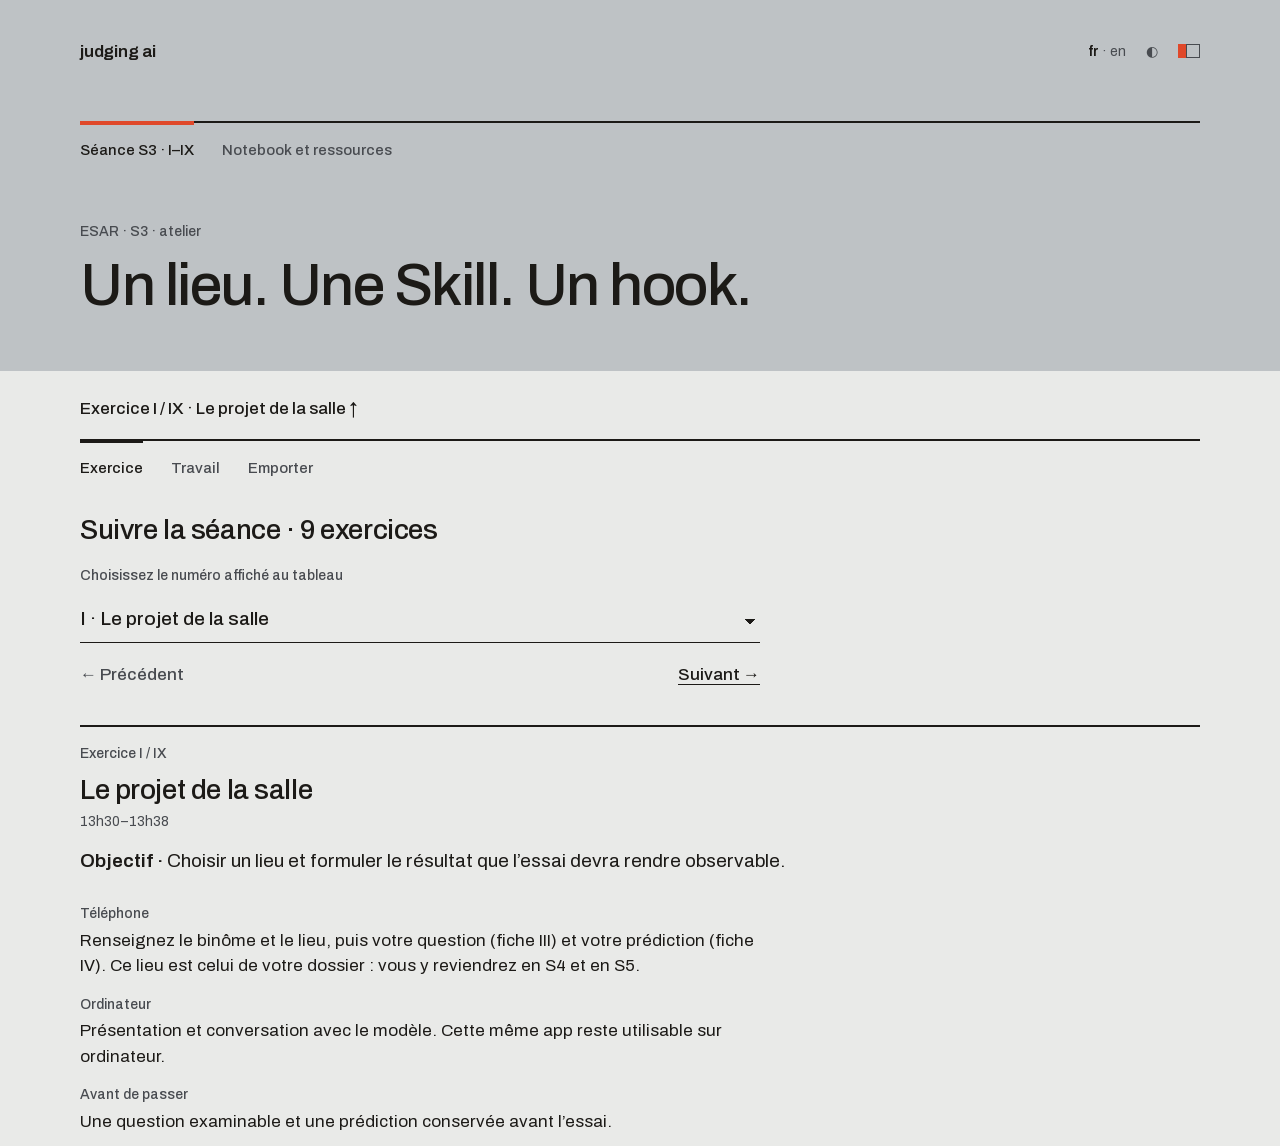
==== commit 548f7667: "One design across the app (s4-v3-2026-09-25.4): the older pages' check fixes; lire/ locked to the sc" ====
--- a/atelier/index.html
+++ b/atelier/index.html
@@ -62,7 +62,7 @@
   background-image:linear-gradient(45deg,transparent 50%,var(--encre) 50%),linear-gradient(135deg,var(--encre) 50%,transparent 50%)!important;
   background-position:calc(100% - 10px) 55%,calc(100% - 5px) 55%!important;background-size:5px 5px!important;background-repeat:no-repeat!important}
 #resource-select option{background:var(--fond);color:var(--encre)}
-main:has(.session-frame){padding-bottom:12px}
+main:has(#session-pane:not([hidden])){padding-bottom:12px}
 #session-pane{margin-top:8px}
 </style>
 <link rel="stylesheet" href="../ds.css">
@@ -118,7 +118,7 @@
  var select=h("select",{id:"resource-select","aria-label":"Choisir une rubrique"});
  resources.appendChild(select);
  parts.forEach(function(part,i){
-   var title=part.querySelector(".k,.mast,h1"),label=title?title.textContent:(part.getAttribute("data-titre")||"Informations");
+   var title=part.querySelector(".k,.mast,h1"),label=title?title.textContent:(part.getAttribute("data-titre")||"Informations");label=label.charAt(0).toUpperCase()+label.slice(1);
    select.appendChild(h("option",{value:i,text:label}));
    resources.appendChild(part);part.hidden=i!==0;
  });
--- a/ds.css
+++ b/ds.css
@@ -18,7 +18,7 @@
 
 /* ---------- 1 · tokens: the design system's values (tokens.json), light then dark.
    :not(#ds) outranks the older pages' own :root blocks, light and dark. */
-:root:not(#ds),:root[data-theme="light"]:not(#ds){
+:root:not(#ds){
   --f-sans:Archivo,"Helvetica Neue",Arial,system-ui,sans-serif;
   --f-voix:"Source Serif 4",Georgia,"Times New Roman",serif;
   --t-texte:17px; --t-petit:15px; --t-etiq:14px;
@@ -113,6 +113,8 @@
 :where(body:not(.ja)) label::first-letter,:where(body:not(.ja)) .lab::first-letter{text-transform:uppercase}
 :where(body:not(.ja)) textarea{min-height:120px;resize:vertical}
 :where(body:not(.ja)) input:focus,:where(body:not(.ja)) textarea:focus,:where(body:not(.ja)) select:focus{outline:0;border-bottom:2px solid var(--accent)!important;padding-bottom:7px;box-shadow:none}
+/* the pair's own words (names, place, why, their answers) in Source Serif 4 italic, as .ja-champ; a field that holds the machine's text stays in Archivo */
+:where(body:not(.ja)) input.voix,:where(body:not(.ja)) textarea.voix{font:italic 400 22px/1.3 var(--f-voix);resize:none}
 /* labels and sections: a 2px ink rule opens a section, its label under it */
 :where(body:not(.ja)) .k{font:500 14px/1.3 var(--f-sans);letter-spacing:0;text-transform:none;color:var(--encre-2)}
 :where(body:not(.ja)) .top{position:static;height:auto;background:none;border-top:2px solid var(--encre);margin-top:48px;padding-top:12px}
@@ -126,11 +128,15 @@
 :where(body:not(.ja)) .s{font:400 14px/1.45 var(--f-sans);color:var(--encre-2)}
 :where(body:not(.ja)) .intro{font:400 17px/1.5 var(--f-sans);color:var(--encre-2);max-width:40em}
 :where(body:not(.ja)) .help{font:400 14px/1.45 var(--f-sans);color:var(--encre-2);opacity:1;letter-spacing:0}
+/* the rules span the band's grid; running text keeps its measure */
+:where(body:not(.ja)) .s,:where(body:not(.ja)) .l,:where(body:not(.ja)) .help,:where(body:not(.ja)) .empty{max-width:46em}
 /* no boxes: a note, a command, a model's text is text under an ink rule */
 :where(body:not(.ja)) .m{font:400 15px/1.55 var(--f-sans);border:0;border-top:1px solid var(--encre);background:none;padding:8px 0 0}
 :where(body:not(.ja)) p.m{border-top-width:2px;padding-top:10px}
-:where(body:not(.ja)) .notice{border:0;border-top:2px solid var(--encre);background:none;padding:12px 0 0;margin:24px 0;font:400 16px/1.5 var(--f-sans);color:var(--encre);max-width:46em}
+:where(body:not(.ja)) .notice{border:0;border-top:2px solid var(--encre);background:none;padding:12px 0 0;margin:24px 0;font:400 16px/1.5 var(--f-sans);color:var(--encre);max-width:none}
 :where(body:not(.ja)) pre.raw,:where(body:not(.ja)) pre.out{font:400 15px/1.55 var(--f-sans);border:0;border-top:1px solid var(--encre);background:none;padding:8px 0 0}
+/* a text under a rule: the rule runs across the grid, the text keeps its measure */
+:where(body:not(.ja)) .notice,:where(body:not(.ja)) .m,:where(body:not(.ja)) pre.raw,:where(body:not(.ja)) pre.out{padding-right:max(0px,calc(100% - 46em))}
 :where(body:not(.ja)) blockquote{border-left:0;background:none;margin:.5em 0 0;padding:0;font:400 17px/1.55 var(--f-sans)}
 /* a line: the letter or number in ink, the text */
 :where(body:not(.ja)) .ln .meta{color:var(--encre);font:600 17px/1.45 var(--f-sans)}
@@ -147,6 +153,7 @@
 :where(body:not(.ja)) .seg{display:flex;flex-wrap:wrap;gap:0;padding:1px 0 0 1px}
 :where(body:not(.ja)) .opt{background:transparent;color:var(--encre);border:1px solid var(--encre);margin:-1px 0 0 -1px;border-radius:0;font:500 15px/1.25 var(--f-sans);padding:10px 16px;min-height:var(--cible);text-align:left;cursor:pointer}
 :where(body:not(.ja)) .opt[aria-pressed=true]{background:var(--encre);color:var(--fond);font-weight:500}
+@media (max-width:700px){:where(body:not(.ja)) .seg{flex-direction:column}:where(body:not(.ja)) .opt{width:calc(100% + 1px)}}
 :where(body:not(.ja)) .letters{display:inline-flex;flex-wrap:nowrap;gap:0!important;width:max-content;border:1px solid var(--encre)}
 :where(body:not(.ja)) .letters button{background:transparent;color:var(--encre);border:0;border-left:1px solid var(--encre);border-radius:0;font:600 24px/1 var(--f-sans);cursor:pointer}
 :where(body:not(.ja)) .letters button:first-child{border-left:0}
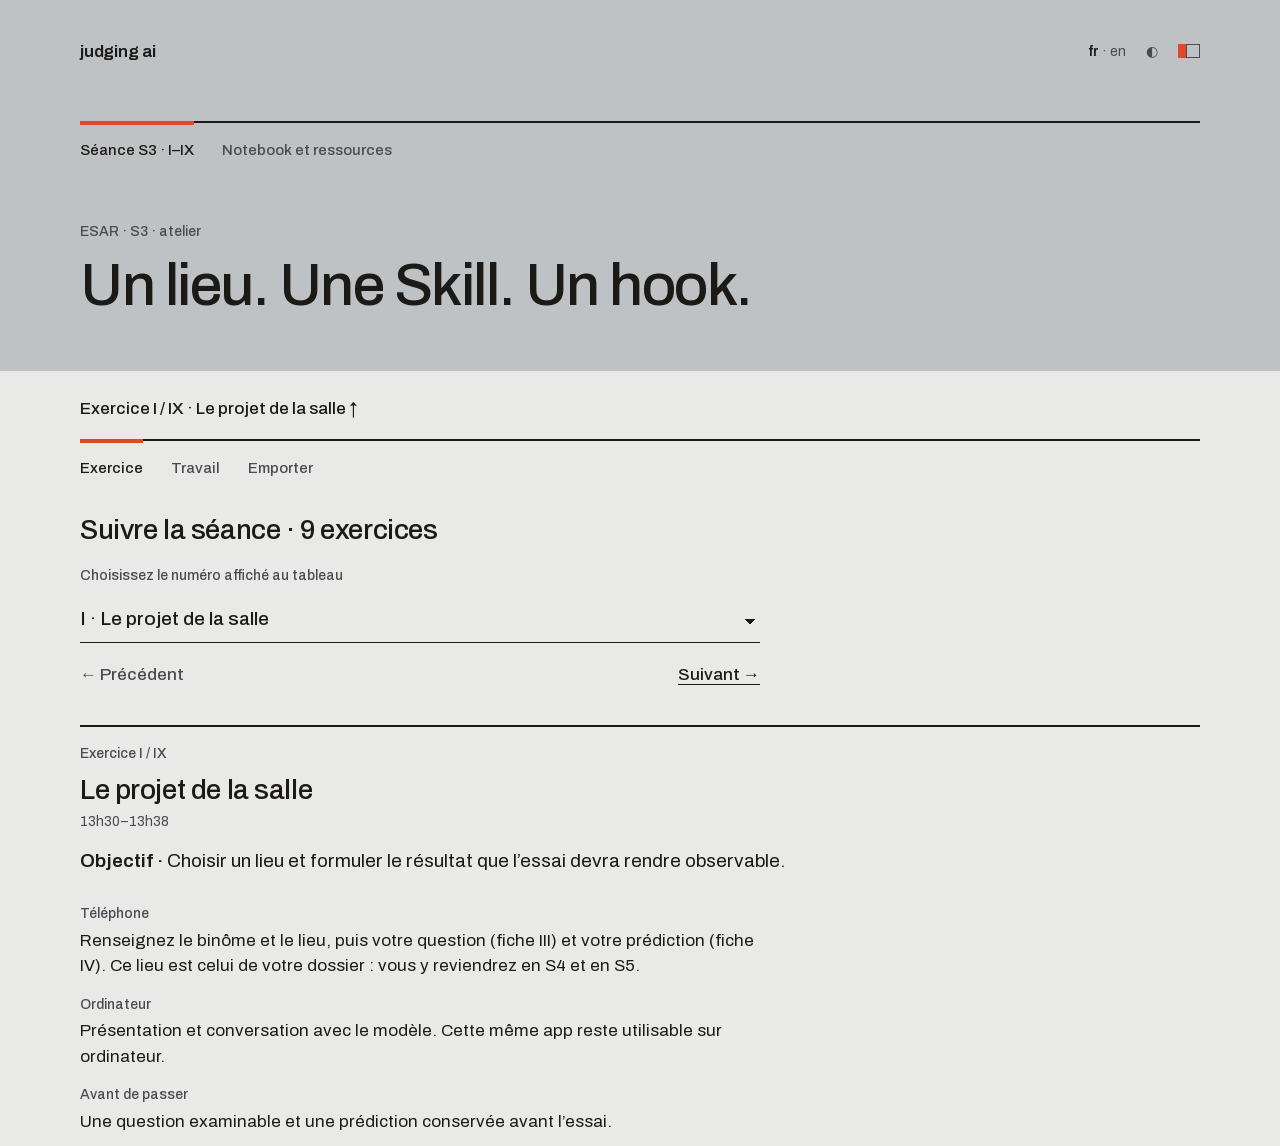
==== commit ebba1af1: "« SKILL.md » everywhere in the app, in place of « Skill » (his « call it SKILL.md everywhere » and «" ====
--- a/atelier/index.html
+++ b/atelier/index.html
@@ -62,7 +62,7 @@
   background-image:linear-gradient(45deg,transparent 50%,var(--encre) 50%),linear-gradient(135deg,var(--encre) 50%,transparent 50%)!important;
   background-position:calc(100% - 10px) 55%,calc(100% - 5px) 55%!important;background-size:5px 5px!important;background-repeat:no-repeat!important}
 #resource-select option{background:var(--fond);color:var(--encre)}
-main:has(#session-pane:not([hidden])){padding-bottom:12px}
+main:has(.session-frame){padding-bottom:12px}
 #session-pane{margin-top:8px}
 </style>
 <link rel="stylesheet" href="../ds.css">
@@ -83,8 +83,8 @@
 var BINDER="https://mybinder.org/v2/gh/fsckjournal/judging-ai/bc39875084c2f5fd8d891cdfc582a7f7940f3268?urlpath=lab/tree/atelier/ESAR_Un_lieu_une_Skill_un_hook.ipynb";
 var NOTEBOOK="ESAR_Un_lieu_une_Skill_un_hook.ipynb";
 var T={
- fr:{label:"ESAR · S3 · atelier",title:"Un lieu. Une Skill. Un hook.",intro:"Construisez à deux une Skill et un hook, éprouvez-les sur six cas, puis emportez votre dossier.",run:"ouvrir l’atelier",runText:"Choisissez Colab avec un compte Google, ou Binder sans compte. Les deux ouvrent le même notebook avec Python 3 / CPU. Le parcours central ne demande ni clé API, ni GPU, ni modèle payant.",noAccount:"Sans compte Google : choisissez Binder, l’environnement Jupyter open source. La session est temporaire et utilise un service public : ne déposez rien de sensible et téléchargez vos deux ZIP avant de fermer. Le premier démarrage peut prendre quelques minutes.",previewLink:"si le service tarde : aller à l’aperçu",colab:"Colab · compte Google",binder:"Binder · sans compte",download:"télécharger le notebook (.ipynb)",read:"lire l’aperçu",readText:"Aperçu enregistré : les cellules ont été exécutées localement sur des exemples fictifs. Cette page n’exécute rien.",full:"ouvrir l’aperçu dans une page",evidence:"ce qui a été éprouvé",cells:"cellules Python",cases:"cas de classe",minutes:"minutes de manipulation",limit:"Révision publiée : même notebook que le fichier étudiant réparé. Les 15 cellules, les imports et les exports ont été vérifiés dans un kernel Jupyter local isolé. L’exécution de cette révision dans Colab ou Binder hébergé reste à vérifier ; les anciens essais ne la valident pas.",take:"emporter un exemple",takeText:"Ce ZIP montre la forme d’un toolkit exporté. C’est un exemple explicite, pas un travail étudiant terminé.",zip:"télécharger l’exemple de toolkit (.zip)",validation:"voir le reçu de vérification",back:"← la page du cours",frame:"Aperçu enregistré de l’atelier S3"},
- en:{label:"ESAR · S3 · workshop",title:"One place. One Skill. One hook.",intro:"In pairs, build a Skill and a hook, test them against six cases, then take your work with you.",run:"open the workshop",runText:"Choose Colab with a Google account, or Binder without an account. Both open the same notebook with Python 3 / CPU. The core path needs no API key, GPU, or paid model.",noAccount:"Without a Google account: choose Binder, the open-source Jupyter environment. The session is temporary and uses a public service: do not upload sensitive material, and download both ZIP files before closing it. The first launch may take a few minutes.",previewLink:"if the service is slow: go to the preview",colab:"Colab · Google account",binder:"Binder · no account",download:"download the notebook (.ipynb)",read:"read the preview",readText:"Recorded preview: the cells were run locally on fictional examples. This page does not execute anything. The notebook and preview remain in French.",full:"open the preview as a page",evidence:"what was exercised",cells:"Python cells",cases:"classroom cases",minutes:"minutes of hands-on work",limit:"Published revision: the same repaired notebook as the student file. All 15 cells, imports and exports were checked in an isolated local Jupyter kernel. Execution of this revision on hosted Colab or Binder remains unverified; earlier runs do not validate it.",take:"take an example",takeText:"This ZIP shows the shape of an exported toolkit. It is explicitly an example, not finished student work.",zip:"download the example toolkit (.zip)",validation:"view the verification receipt",back:"← course page",frame:"Recorded preview of the S3 workshop"}
+ fr:{label:"ESAR · S3 · atelier",title:"Un lieu. Une Skill. Un hook.",intro:"Construisez à deux un SKILL.md et un hook, éprouvez-les sur six cas, puis emportez votre dossier.",run:"ouvrir l’atelier",runText:"Choisissez Colab avec un compte Google, ou Binder sans compte. Les deux ouvrent le même notebook avec Python 3 / CPU. Le parcours central ne demande ni clé API, ni GPU, ni modèle payant.",noAccount:"Sans compte Google : choisissez Binder, l’environnement Jupyter open source. La session est temporaire et utilise un service public : ne déposez rien de sensible et téléchargez vos deux ZIP avant de fermer. Le premier démarrage peut prendre quelques minutes.",previewLink:"si le service tarde : aller à l’aperçu",colab:"Colab · compte Google",binder:"Binder · sans compte",download:"télécharger le notebook (.ipynb)",read:"lire l’aperçu",readText:"Aperçu enregistré : les cellules ont été exécutées localement sur des exemples fictifs. Cette page n’exécute rien.",full:"ouvrir l’aperçu dans une page",evidence:"ce qui a été éprouvé",cells:"cellules Python",cases:"cas de classe",minutes:"minutes de manipulation",limit:"Révision publiée : même notebook que le fichier étudiant réparé. Les 15 cellules, les imports et les exports ont été vérifiés dans un kernel Jupyter local isolé. L’exécution de cette révision dans Colab ou Binder hébergé reste à vérifier ; les anciens essais ne la valident pas.",take:"emporter un exemple",takeText:"Ce ZIP montre la forme d’un toolkit exporté. C’est un exemple explicite, pas un travail étudiant terminé.",zip:"télécharger l’exemple de toolkit (.zip)",validation:"voir le reçu de vérification",back:"← la page du cours",frame:"Aperçu enregistré de l’atelier S3"},
+ en:{label:"ESAR · S3 · workshop",title:"One place. One Skill. One hook.",intro:"In pairs, build a SKILL.md and a hook, test them against six cases, then take your work with you.",run:"open the workshop",runText:"Choose Colab with a Google account, or Binder without an account. Both open the same notebook with Python 3 / CPU. The core path needs no API key, GPU, or paid model.",noAccount:"Without a Google account: choose Binder, the open-source Jupyter environment. The session is temporary and uses a public service: do not upload sensitive material, and download both ZIP files before closing it. The first launch may take a few minutes.",previewLink:"if the service is slow: go to the preview",colab:"Colab · Google account",binder:"Binder · no account",download:"download the notebook (.ipynb)",read:"read the preview",readText:"Recorded preview: the cells were run locally on fictional examples. This page does not execute anything. The notebook and preview remain in French.",full:"open the preview as a page",evidence:"what was exercised",cells:"Python cells",cases:"classroom cases",minutes:"minutes of hands-on work",limit:"Published revision: the same repaired notebook as the student file. All 15 cells, imports and exports were checked in an isolated local Jupyter kernel. Execution of this revision on hosted Colab or Binder remains unverified; earlier runs do not validate it.",take:"take an example",takeText:"This ZIP shows the shape of an exported toolkit. It is explicitly an example, not finished student work.",zip:"download the example toolkit (.zip)",validation:"view the verification receipt",back:"← course page",frame:"Recorded preview of the S3 workshop"}
 };
 var lang="fr";try{lang=localStorage.getItem("judging-ai-journal-lang")==="en"?"en":"fr";}catch(e){}
 var theme="";try{theme=localStorage.getItem("judging-ai-journal-theme")||"";}catch(e){}
@@ -118,7 +118,7 @@
  var select=h("select",{id:"resource-select","aria-label":"Choisir une rubrique"});
  resources.appendChild(select);
  parts.forEach(function(part,i){
-   var title=part.querySelector(".k,.mast,h1"),label=title?title.textContent:(part.getAttribute("data-titre")||"Informations");label=label.charAt(0).toUpperCase()+label.slice(1);
+   var title=part.querySelector(".k,.mast,h1"),label=title?title.textContent:(part.getAttribute("data-titre")||"Informations");
    select.appendChild(h("option",{value:i,text:label}));
    resources.appendChild(part);part.hidden=i!==0;
  });
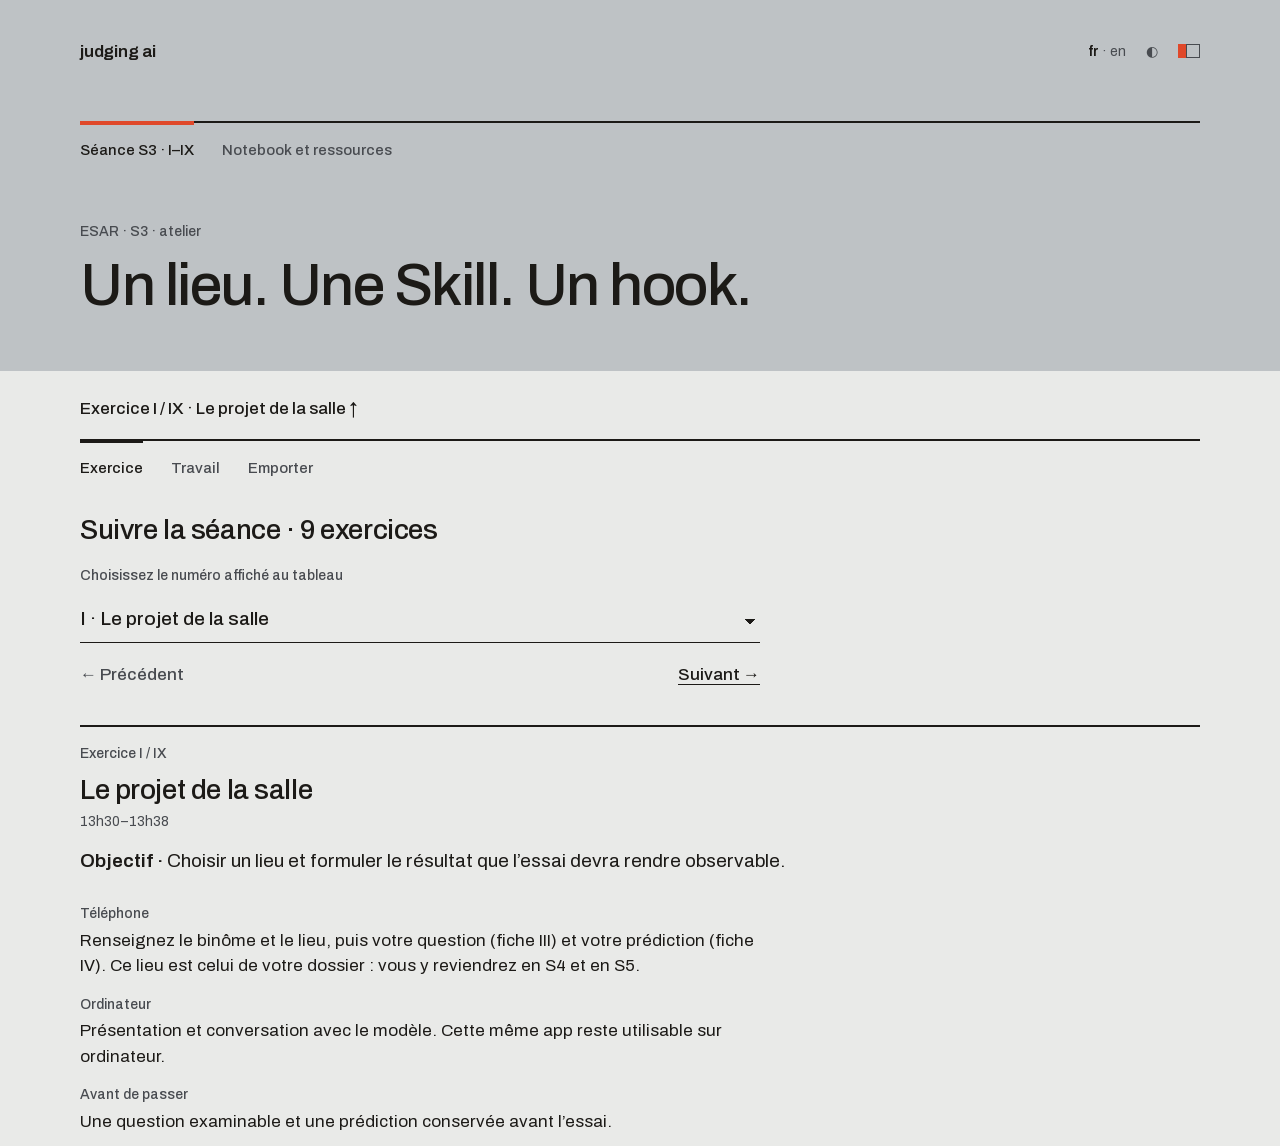
==== commit b5e6ed35: "Merge origin/main (design pass 548f766) into the content branch; sw.js: prof/, s1/, s2/, s4/ added t" ====
--- a/atelier/index.html
+++ b/atelier/index.html
@@ -62,7 +62,7 @@
   background-image:linear-gradient(45deg,transparent 50%,var(--encre) 50%),linear-gradient(135deg,var(--encre) 50%,transparent 50%)!important;
   background-position:calc(100% - 10px) 55%,calc(100% - 5px) 55%!important;background-size:5px 5px!important;background-repeat:no-repeat!important}
 #resource-select option{background:var(--fond);color:var(--encre)}
-main:has(.session-frame){padding-bottom:12px}
+main:has(#session-pane:not([hidden])){padding-bottom:12px}
 #session-pane{margin-top:8px}
 </style>
 <link rel="stylesheet" href="../ds.css">
@@ -118,7 +118,7 @@
  var select=h("select",{id:"resource-select","aria-label":"Choisir une rubrique"});
  resources.appendChild(select);
  parts.forEach(function(part,i){
-   var title=part.querySelector(".k,.mast,h1"),label=title?title.textContent:(part.getAttribute("data-titre")||"Informations");
+   var title=part.querySelector(".k,.mast,h1"),label=title?title.textContent:(part.getAttribute("data-titre")||"Informations");label=label.charAt(0).toUpperCase()+label.slice(1);
    select.appendChild(h("option",{value:i,text:label}));
    resources.appendChild(part);part.hidden=i!==0;
  });
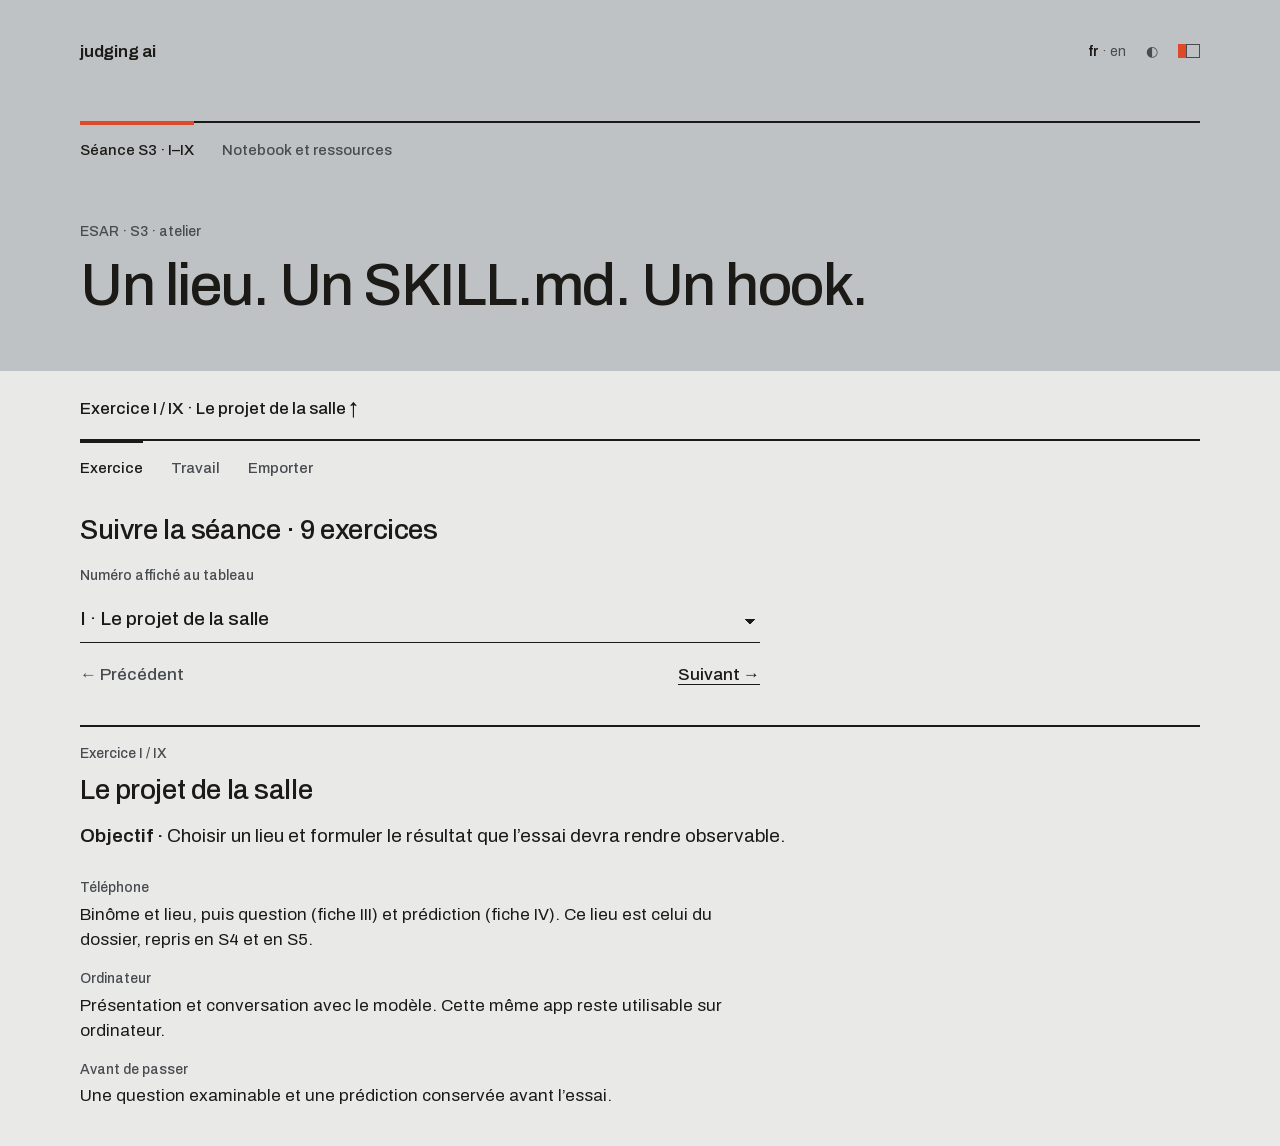
==== commit bf2cd5ef: "No second person, imperative, clock time or controlling instruction on any page (his words 25 Sept 0" ====
--- a/atelier/index.html
+++ b/atelier/index.html
@@ -83,8 +83,8 @@
 var BINDER="https://mybinder.org/v2/gh/fsckjournal/judging-ai/bc39875084c2f5fd8d891cdfc582a7f7940f3268?urlpath=lab/tree/atelier/ESAR_Un_lieu_une_Skill_un_hook.ipynb";
 var NOTEBOOK="ESAR_Un_lieu_une_Skill_un_hook.ipynb";
 var T={
- fr:{label:"ESAR · S3 · atelier",title:"Un lieu. Une Skill. Un hook.",intro:"Construisez à deux un SKILL.md et un hook, éprouvez-les sur six cas, puis emportez votre dossier.",run:"ouvrir l’atelier",runText:"Choisissez Colab avec un compte Google, ou Binder sans compte. Les deux ouvrent le même notebook avec Python 3 / CPU. Le parcours central ne demande ni clé API, ni GPU, ni modèle payant.",noAccount:"Sans compte Google : choisissez Binder, l’environnement Jupyter open source. La session est temporaire et utilise un service public : ne déposez rien de sensible et téléchargez vos deux ZIP avant de fermer. Le premier démarrage peut prendre quelques minutes.",previewLink:"si le service tarde : aller à l’aperçu",colab:"Colab · compte Google",binder:"Binder · sans compte",download:"télécharger le notebook (.ipynb)",read:"lire l’aperçu",readText:"Aperçu enregistré : les cellules ont été exécutées localement sur des exemples fictifs. Cette page n’exécute rien.",full:"ouvrir l’aperçu dans une page",evidence:"ce qui a été éprouvé",cells:"cellules Python",cases:"cas de classe",minutes:"minutes de manipulation",limit:"Révision publiée : même notebook que le fichier étudiant réparé. Les 15 cellules, les imports et les exports ont été vérifiés dans un kernel Jupyter local isolé. L’exécution de cette révision dans Colab ou Binder hébergé reste à vérifier ; les anciens essais ne la valident pas.",take:"emporter un exemple",takeText:"Ce ZIP montre la forme d’un toolkit exporté. C’est un exemple explicite, pas un travail étudiant terminé.",zip:"télécharger l’exemple de toolkit (.zip)",validation:"voir le reçu de vérification",back:"← la page du cours",frame:"Aperçu enregistré de l’atelier S3"},
- en:{label:"ESAR · S3 · workshop",title:"One place. One Skill. One hook.",intro:"In pairs, build a SKILL.md and a hook, test them against six cases, then take your work with you.",run:"open the workshop",runText:"Choose Colab with a Google account, or Binder without an account. Both open the same notebook with Python 3 / CPU. The core path needs no API key, GPU, or paid model.",noAccount:"Without a Google account: choose Binder, the open-source Jupyter environment. The session is temporary and uses a public service: do not upload sensitive material, and download both ZIP files before closing it. The first launch may take a few minutes.",previewLink:"if the service is slow: go to the preview",colab:"Colab · Google account",binder:"Binder · no account",download:"download the notebook (.ipynb)",read:"read the preview",readText:"Recorded preview: the cells were run locally on fictional examples. This page does not execute anything. The notebook and preview remain in French.",full:"open the preview as a page",evidence:"what was exercised",cells:"Python cells",cases:"classroom cases",minutes:"minutes of hands-on work",limit:"Published revision: the same repaired notebook as the student file. All 15 cells, imports and exports were checked in an isolated local Jupyter kernel. Execution of this revision on hosted Colab or Binder remains unverified; earlier runs do not validate it.",take:"take an example",takeText:"This ZIP shows the shape of an exported toolkit. It is explicitly an example, not finished student work.",zip:"download the example toolkit (.zip)",validation:"view the verification receipt",back:"← course page",frame:"Recorded preview of the S3 workshop"}
+ fr:{label:"ESAR · S3 · atelier",title:"Un lieu. Un SKILL.md. Un hook.",intro:"À deux : un SKILL.md et un hook, éprouvés sur six cas, puis le dossier emporté.",run:"ouvrir l’atelier",runText:"Colab avec un compte Google, ou Binder sans compte. Les deux ouvrent le même notebook avec Python 3 / CPU. Le parcours central ne demande ni clé API, ni GPU, ni modèle payant.",noAccount:"Sans compte Google : Binder, l’environnement Jupyter open source. La session est temporaire et utilise un service public : rien de sensible ; les deux ZIP sont à télécharger avant fermeture. Le premier démarrage peut prendre quelques minutes.",previewLink:"si le service tarde : aller à l’aperçu",colab:"Colab · compte Google",binder:"Binder · sans compte",download:"télécharger le notebook (.ipynb)",read:"lire l’aperçu",readText:"Aperçu enregistré : les cellules ont été exécutées localement sur des exemples fictifs. Cette page n’exécute rien.",full:"ouvrir l’aperçu dans une page",evidence:"ce qui a été éprouvé",cells:"cellules Python",cases:"cas de classe",minutes:"minutes de manipulation",limit:"Révision publiée : même notebook que le fichier étudiant réparé. Les 15 cellules, les imports et les exports ont été vérifiés dans un kernel Jupyter local isolé. L’exécution de cette révision dans Colab ou Binder hébergé reste à vérifier ; les anciens essais ne la valident pas.",take:"emporter un exemple",takeText:"Ce ZIP montre la forme d’un toolkit exporté. C’est un exemple explicite, pas un travail étudiant terminé.",zip:"télécharger l’exemple de toolkit (.zip)",validation:"voir le reçu de vérification",back:"← la page du cours",frame:"Aperçu enregistré de l’atelier S3"},
+ en:{label:"ESAR · S3 · workshop",title:"One place. One SKILL.md. One hook.",intro:"In pairs: a SKILL.md and a hook, tested against six cases, then the work taken along.",run:"open the workshop",runText:"Colab with a Google account, or Binder without an account. Both open the same notebook with Python 3 / CPU. The core path needs no API key, GPU, or paid model.",noAccount:"Without a Google account: Binder, the open-source Jupyter environment. The session is temporary and uses a public service: no sensitive material; both ZIP files to download before closing. The first launch may take a few minutes.",previewLink:"if the service is slow: go to the preview",colab:"Colab · Google account",binder:"Binder · no account",download:"download the notebook (.ipynb)",read:"read the preview",readText:"Recorded preview: the cells were run locally on fictional examples. This page does not execute anything. The notebook and preview remain in French.",full:"open the preview as a page",evidence:"what was exercised",cells:"Python cells",cases:"classroom cases",minutes:"minutes of hands-on work",limit:"Published revision: the same repaired notebook as the student file. All 15 cells, imports and exports were checked in an isolated local Jupyter kernel. Execution of this revision on hosted Colab or Binder remains unverified; earlier runs do not validate it.",take:"take an example",takeText:"This ZIP shows the shape of an exported toolkit. It is explicitly an example, not finished student work.",zip:"download the example toolkit (.zip)",validation:"view the verification receipt",back:"← course page",frame:"Recorded preview of the S3 workshop"}
 };
 var lang="fr";try{lang=localStorage.getItem("judging-ai-journal-lang")==="en"?"en":"fr";}catch(e){}
 var theme="";try{theme=localStorage.getItem("judging-ai-journal-theme")||"";}catch(e){}
